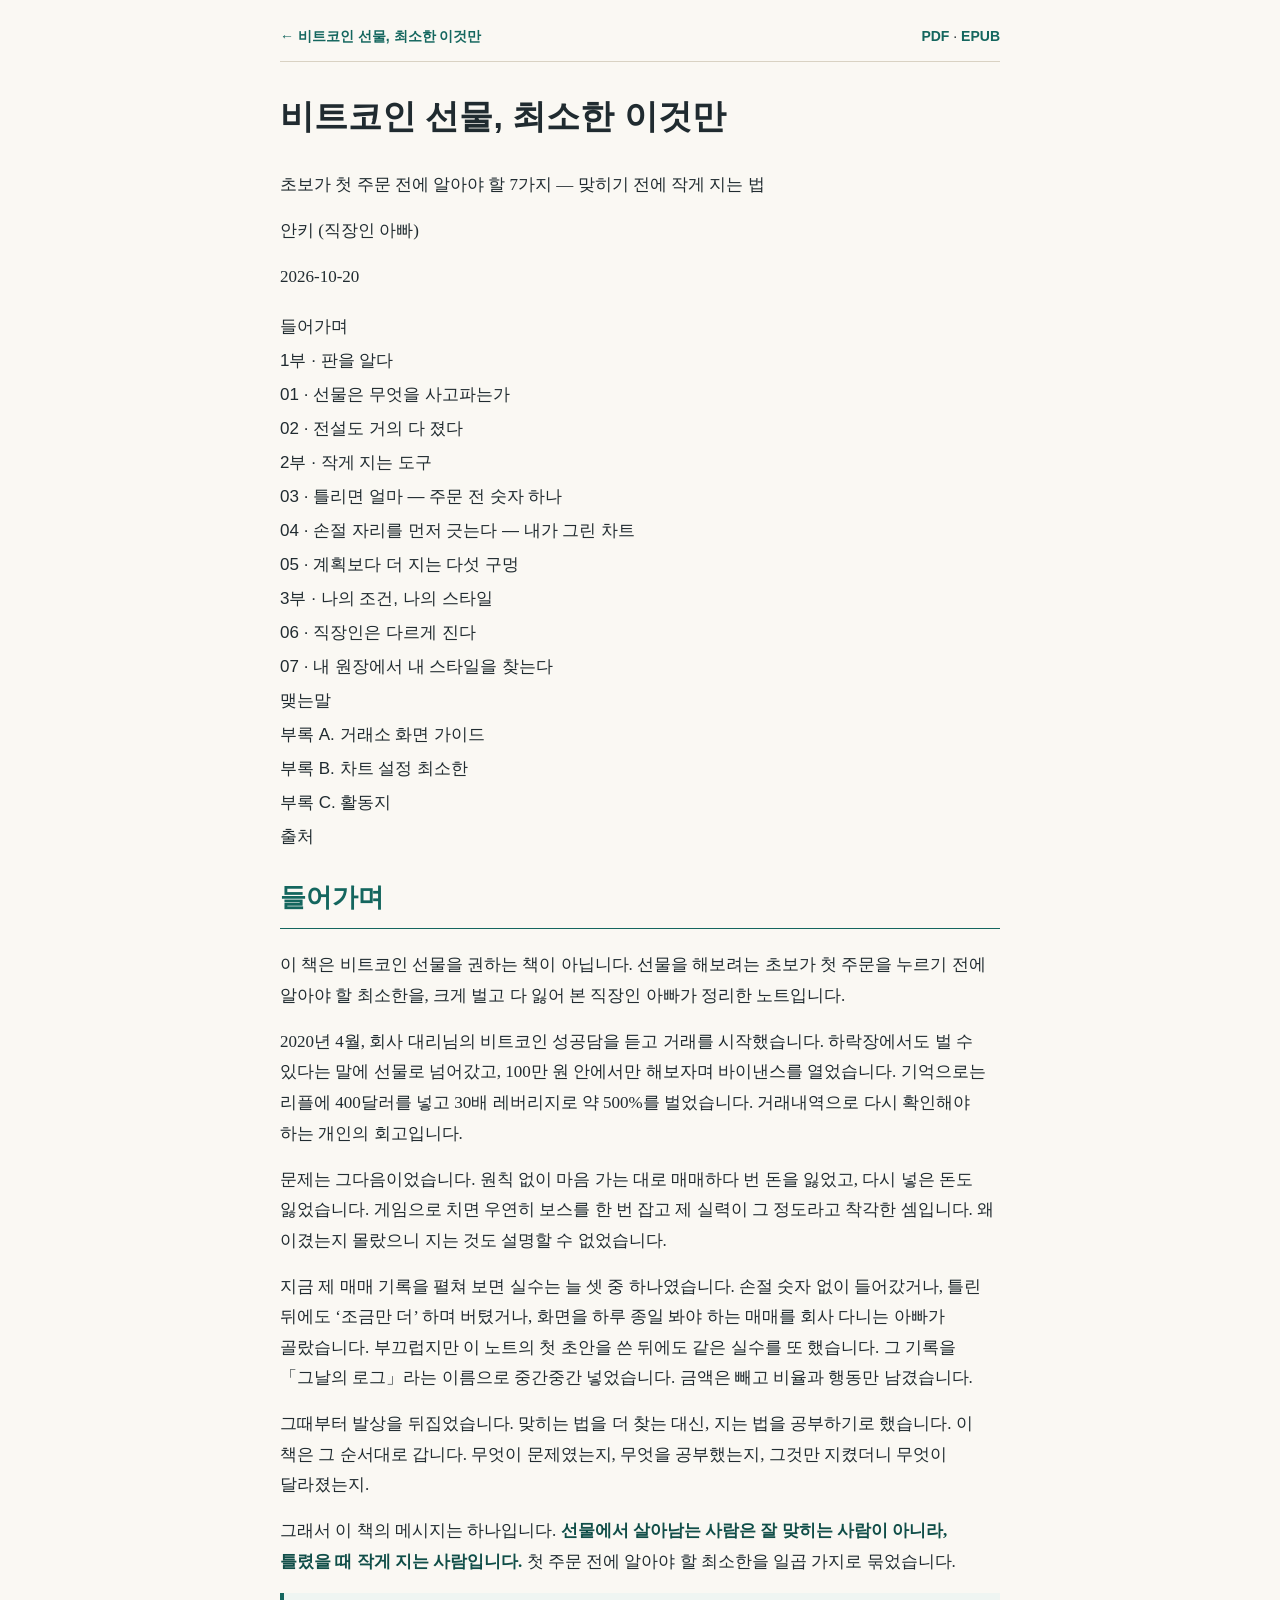
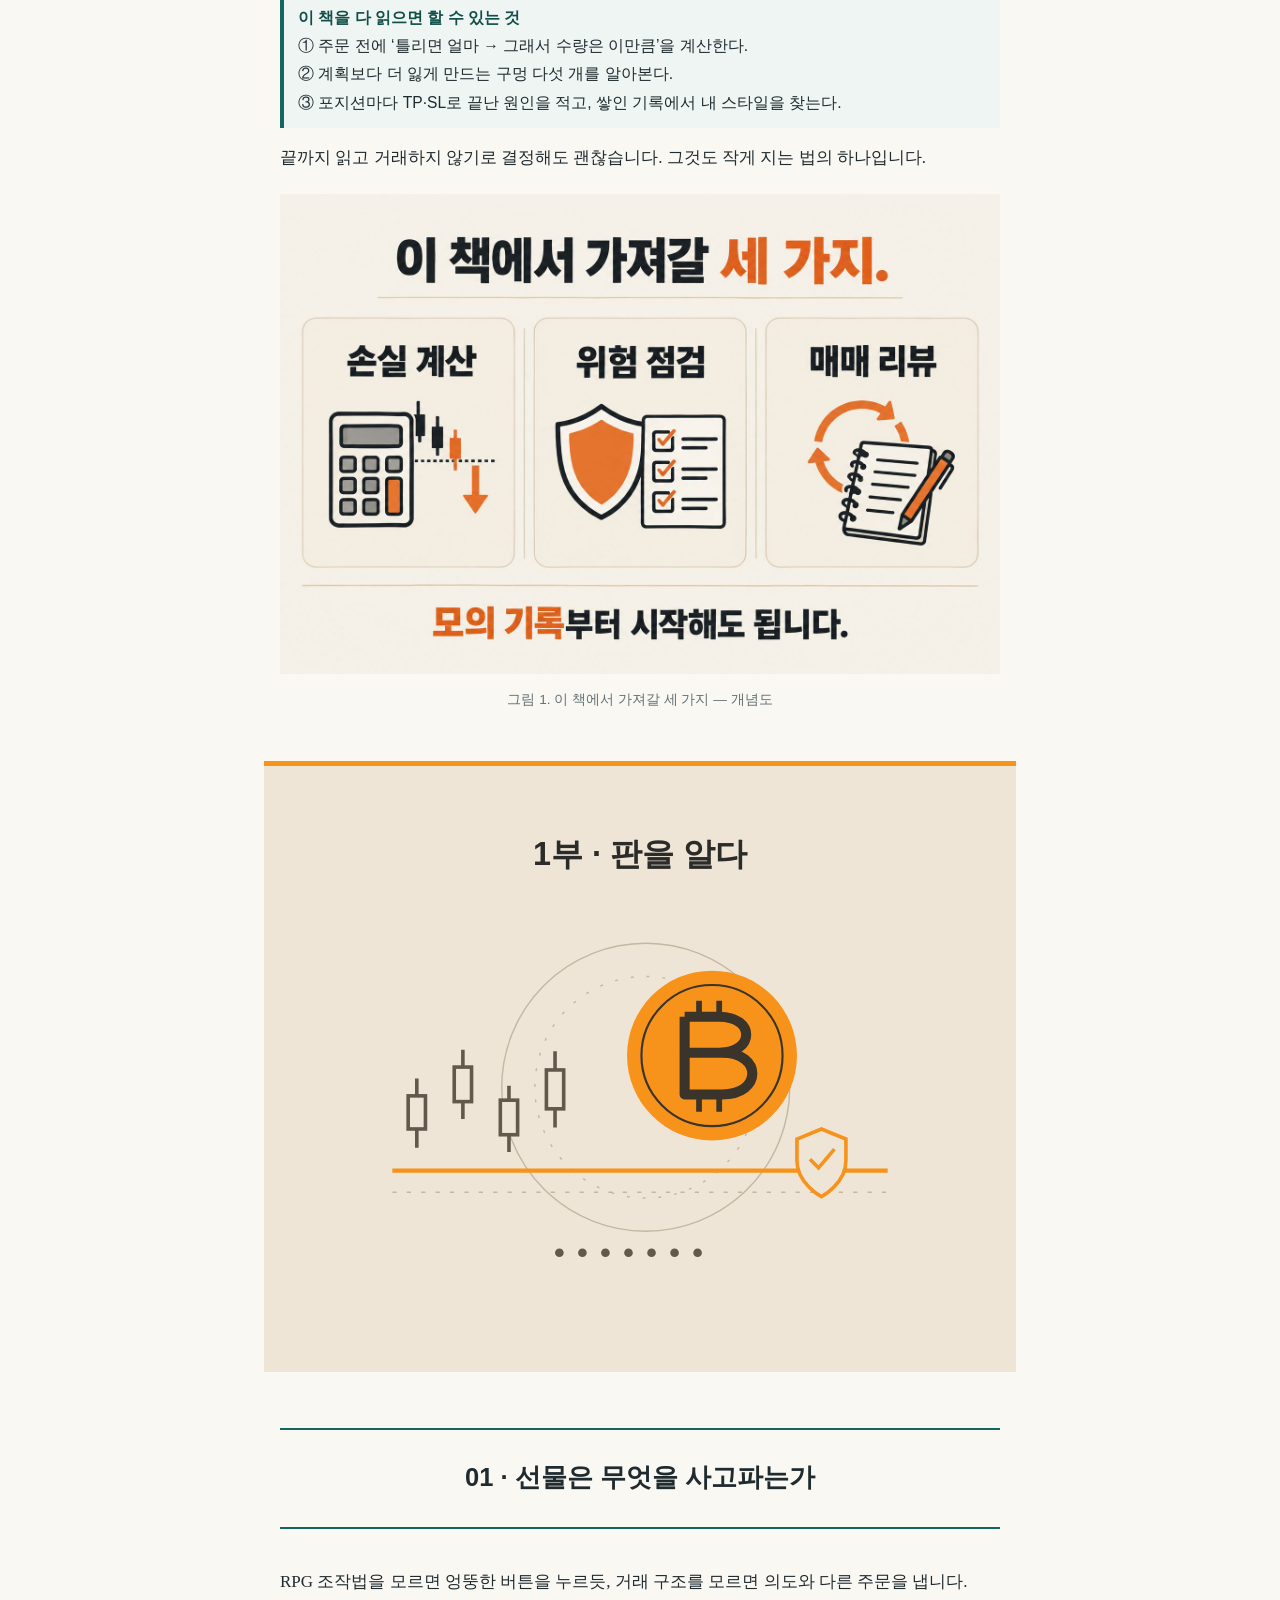
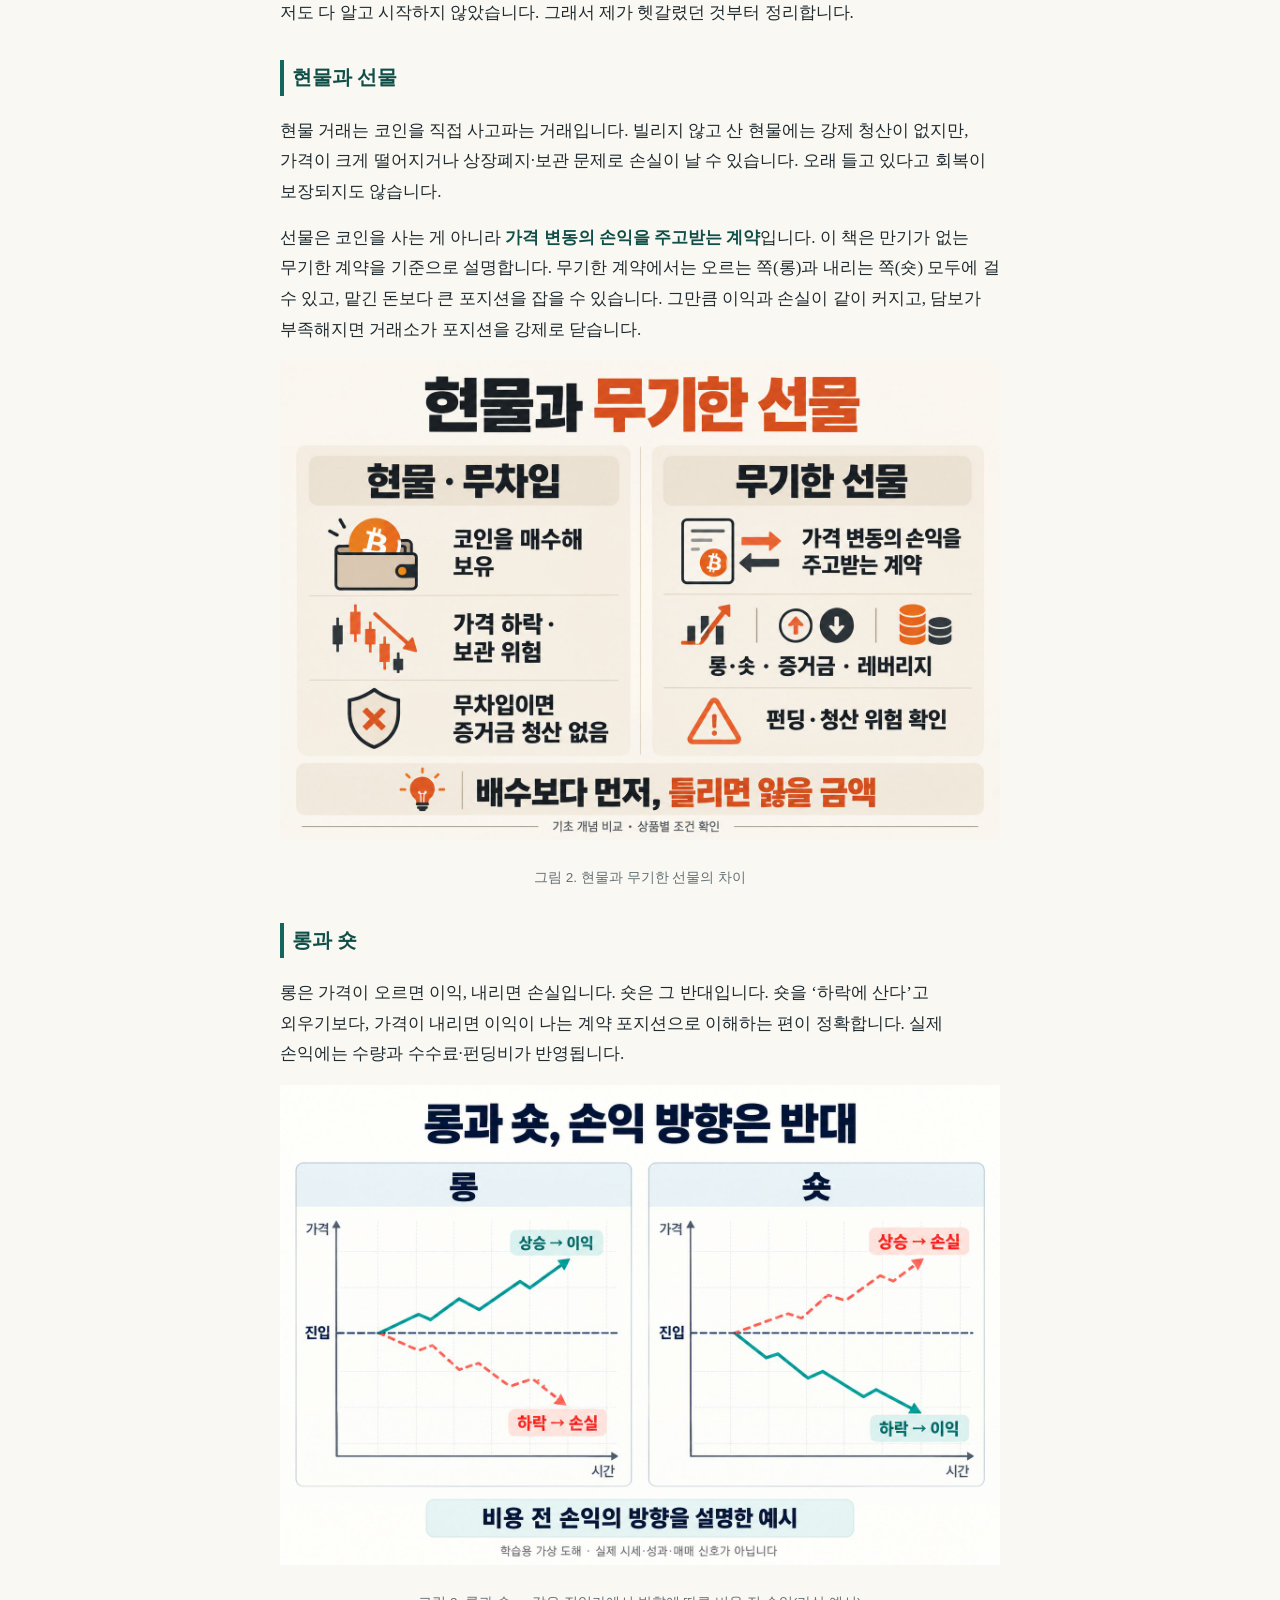
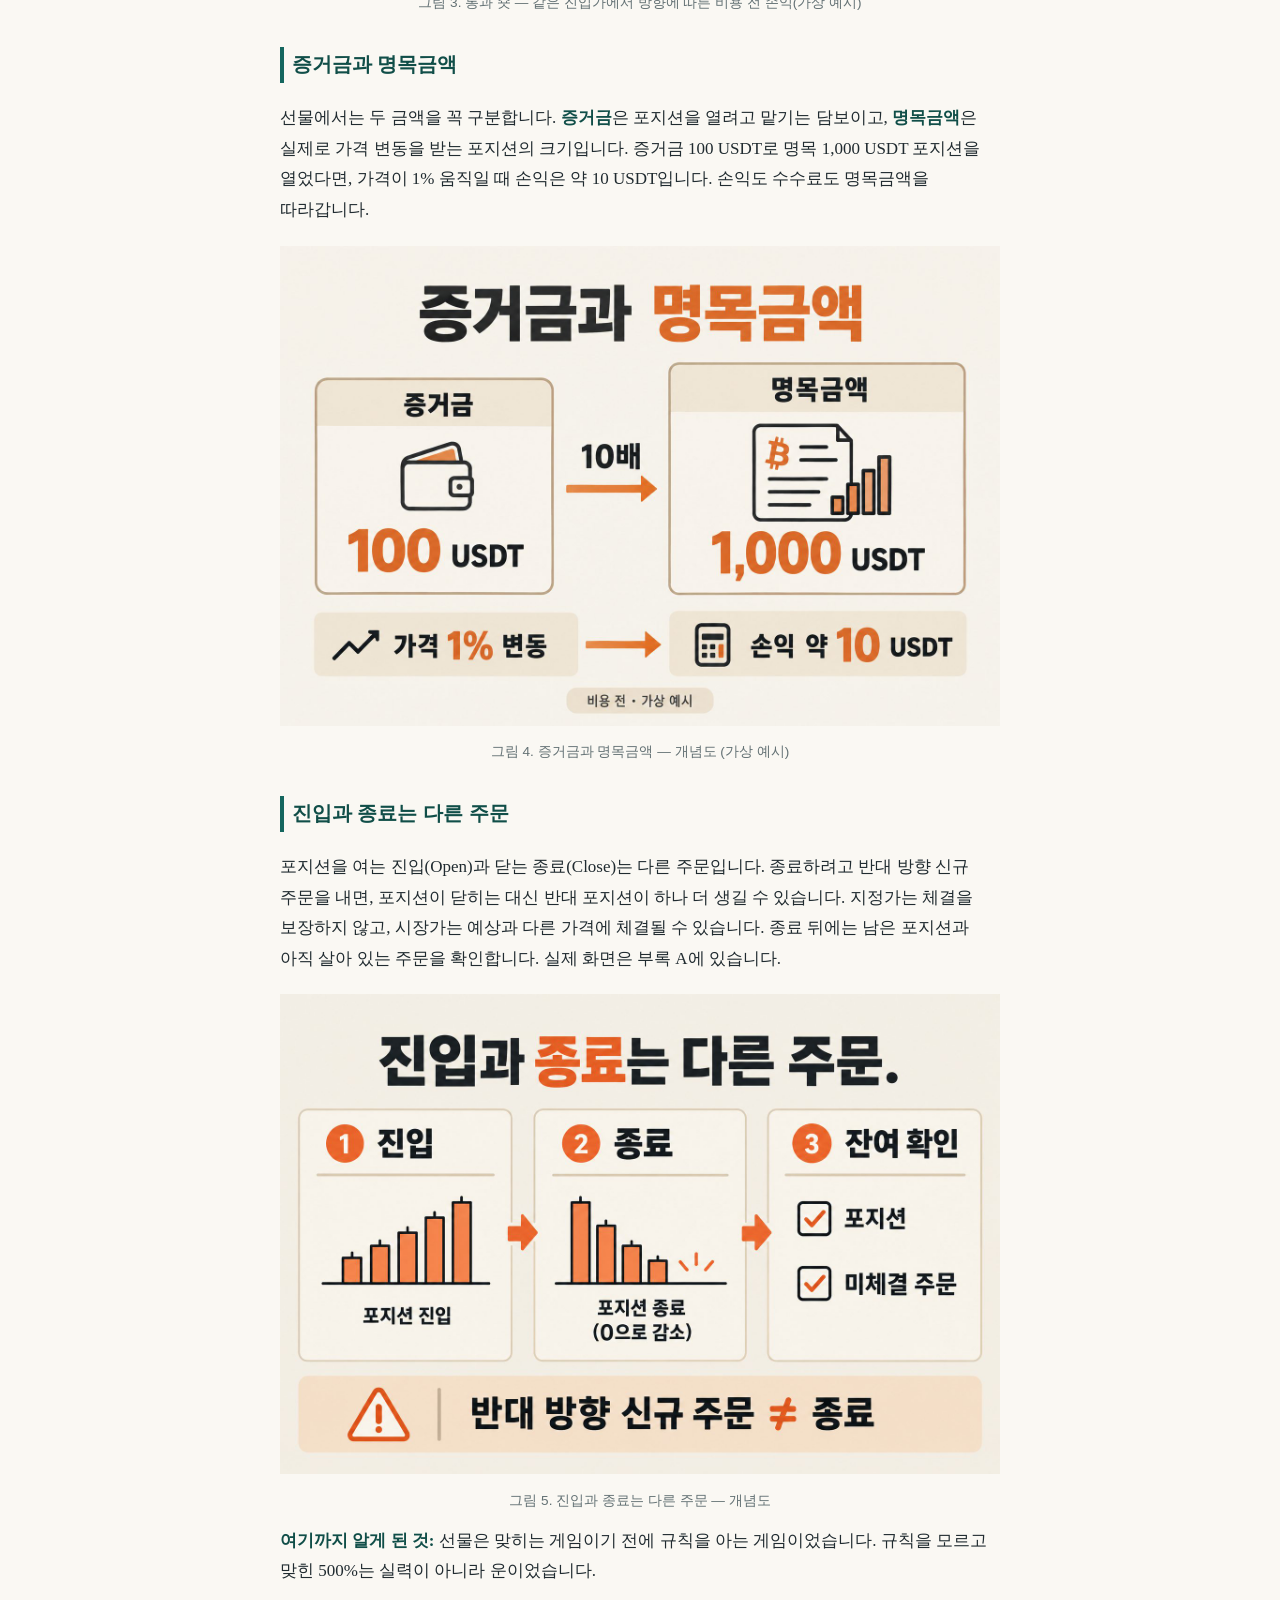
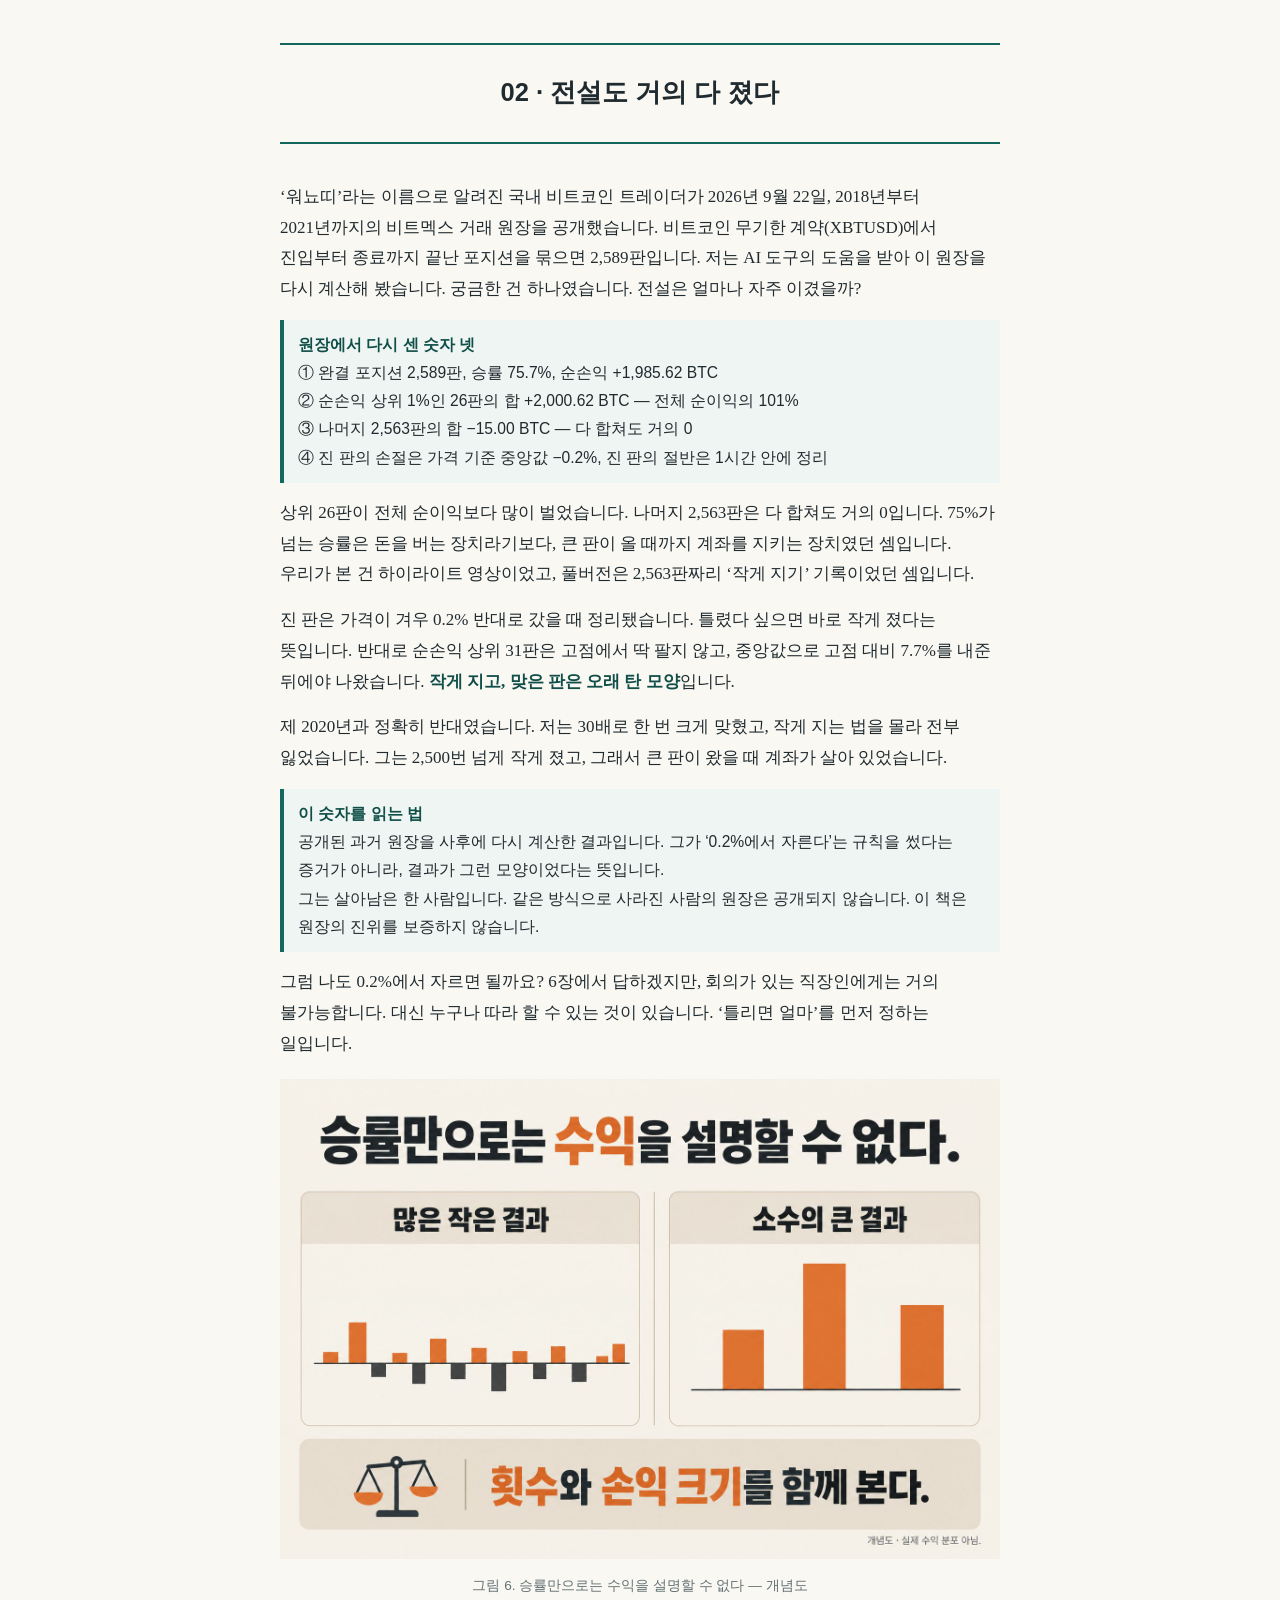
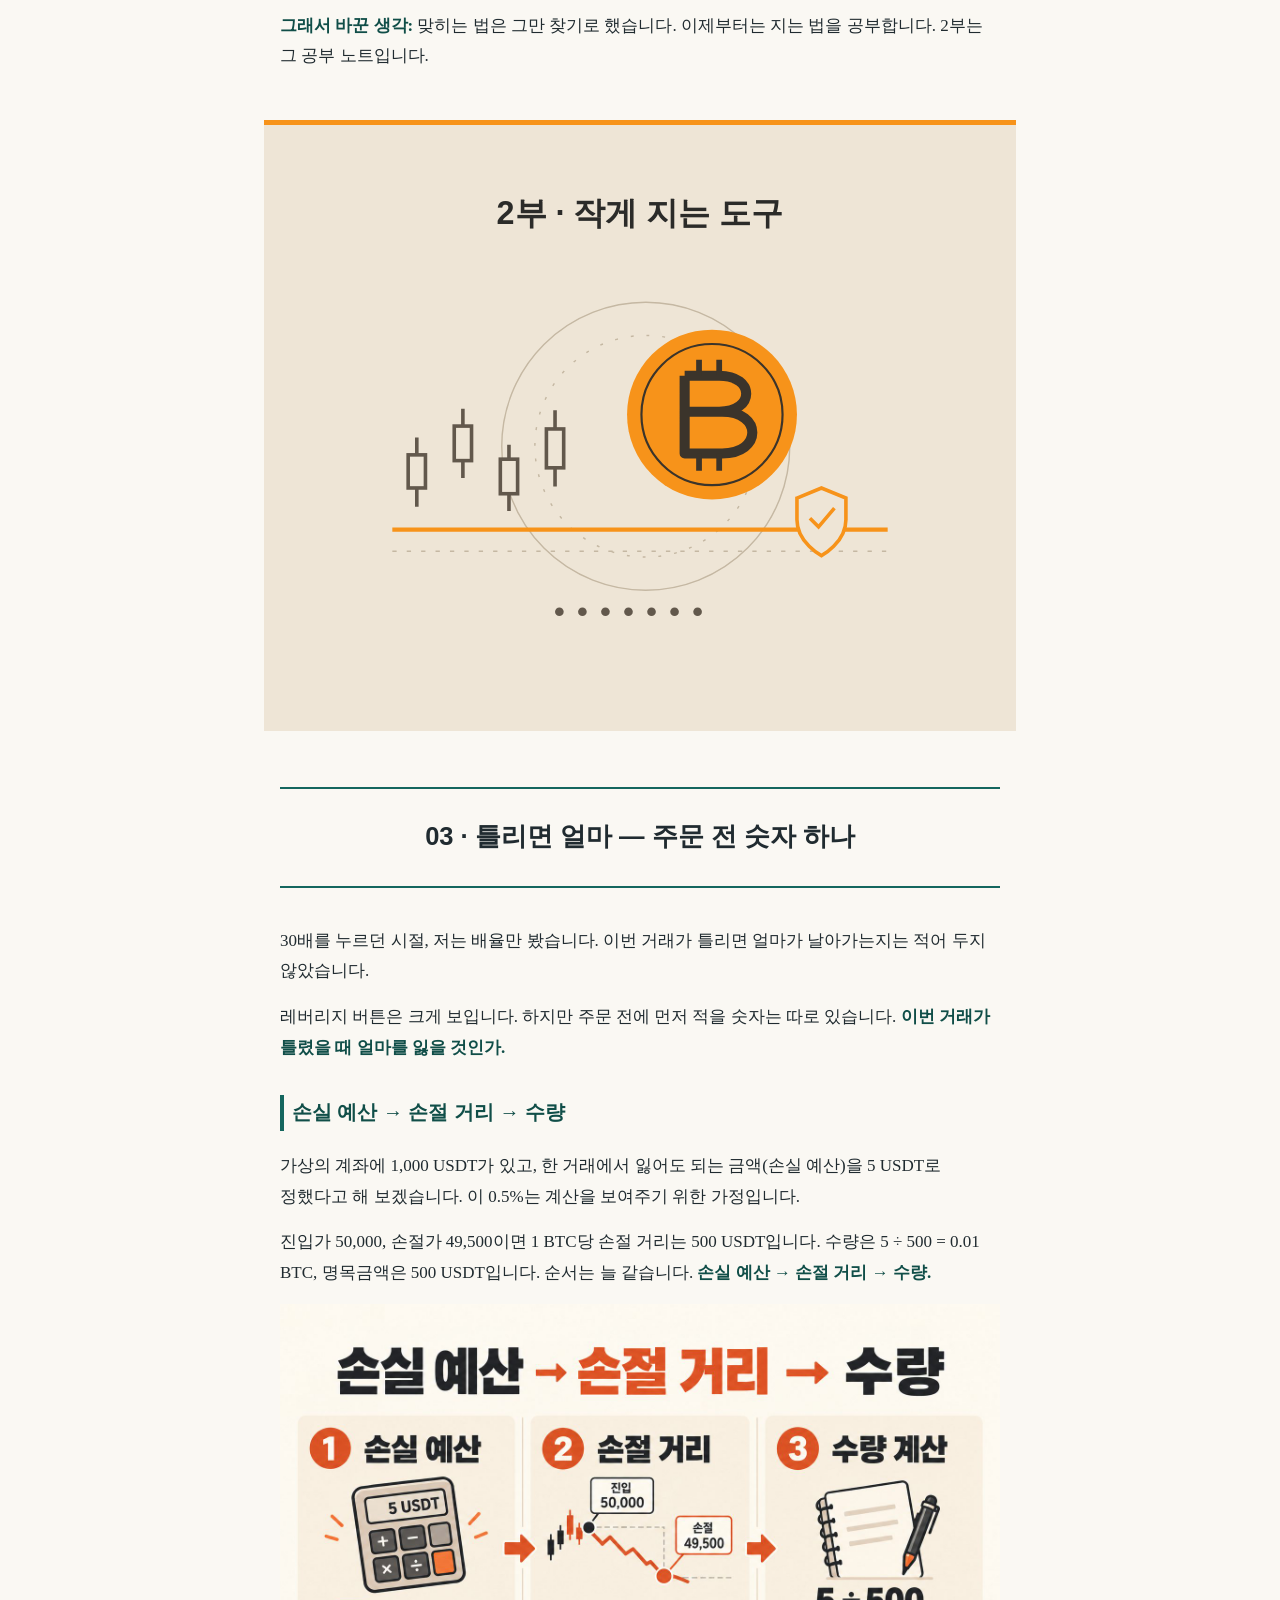
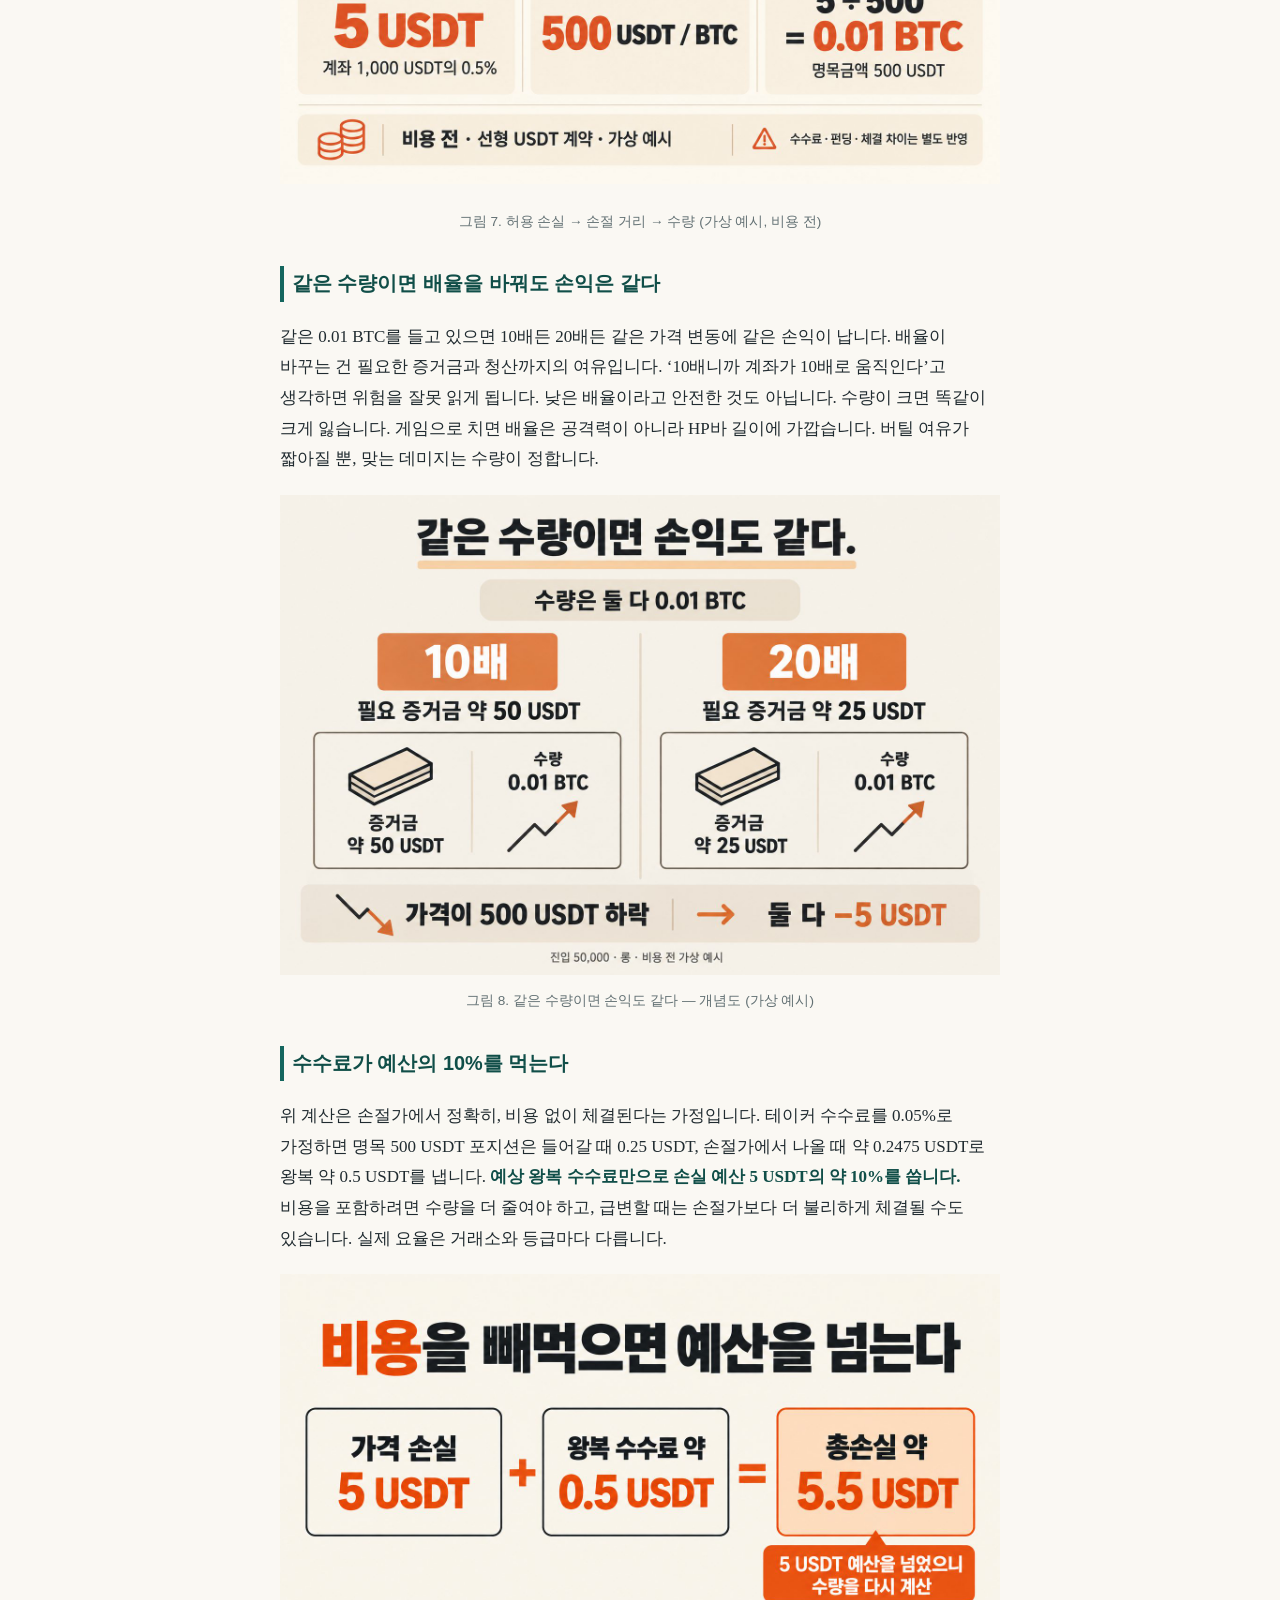
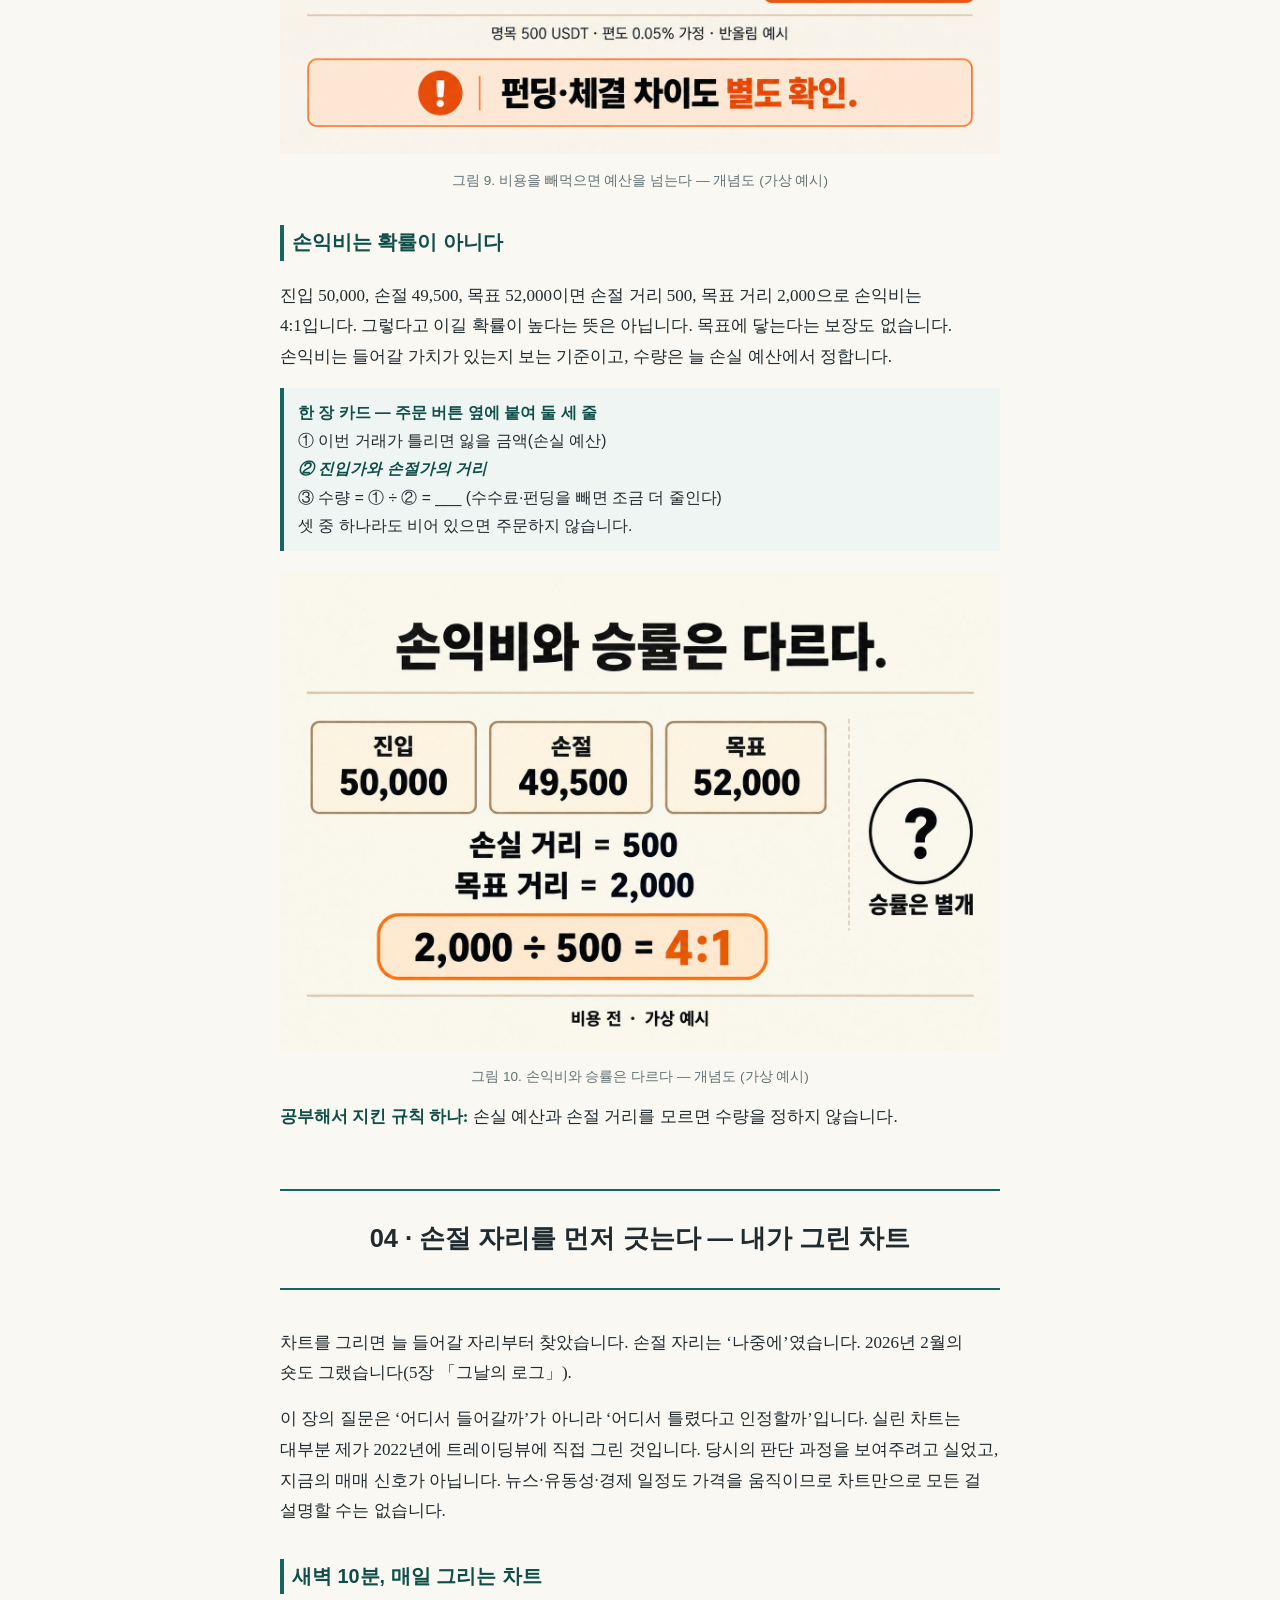
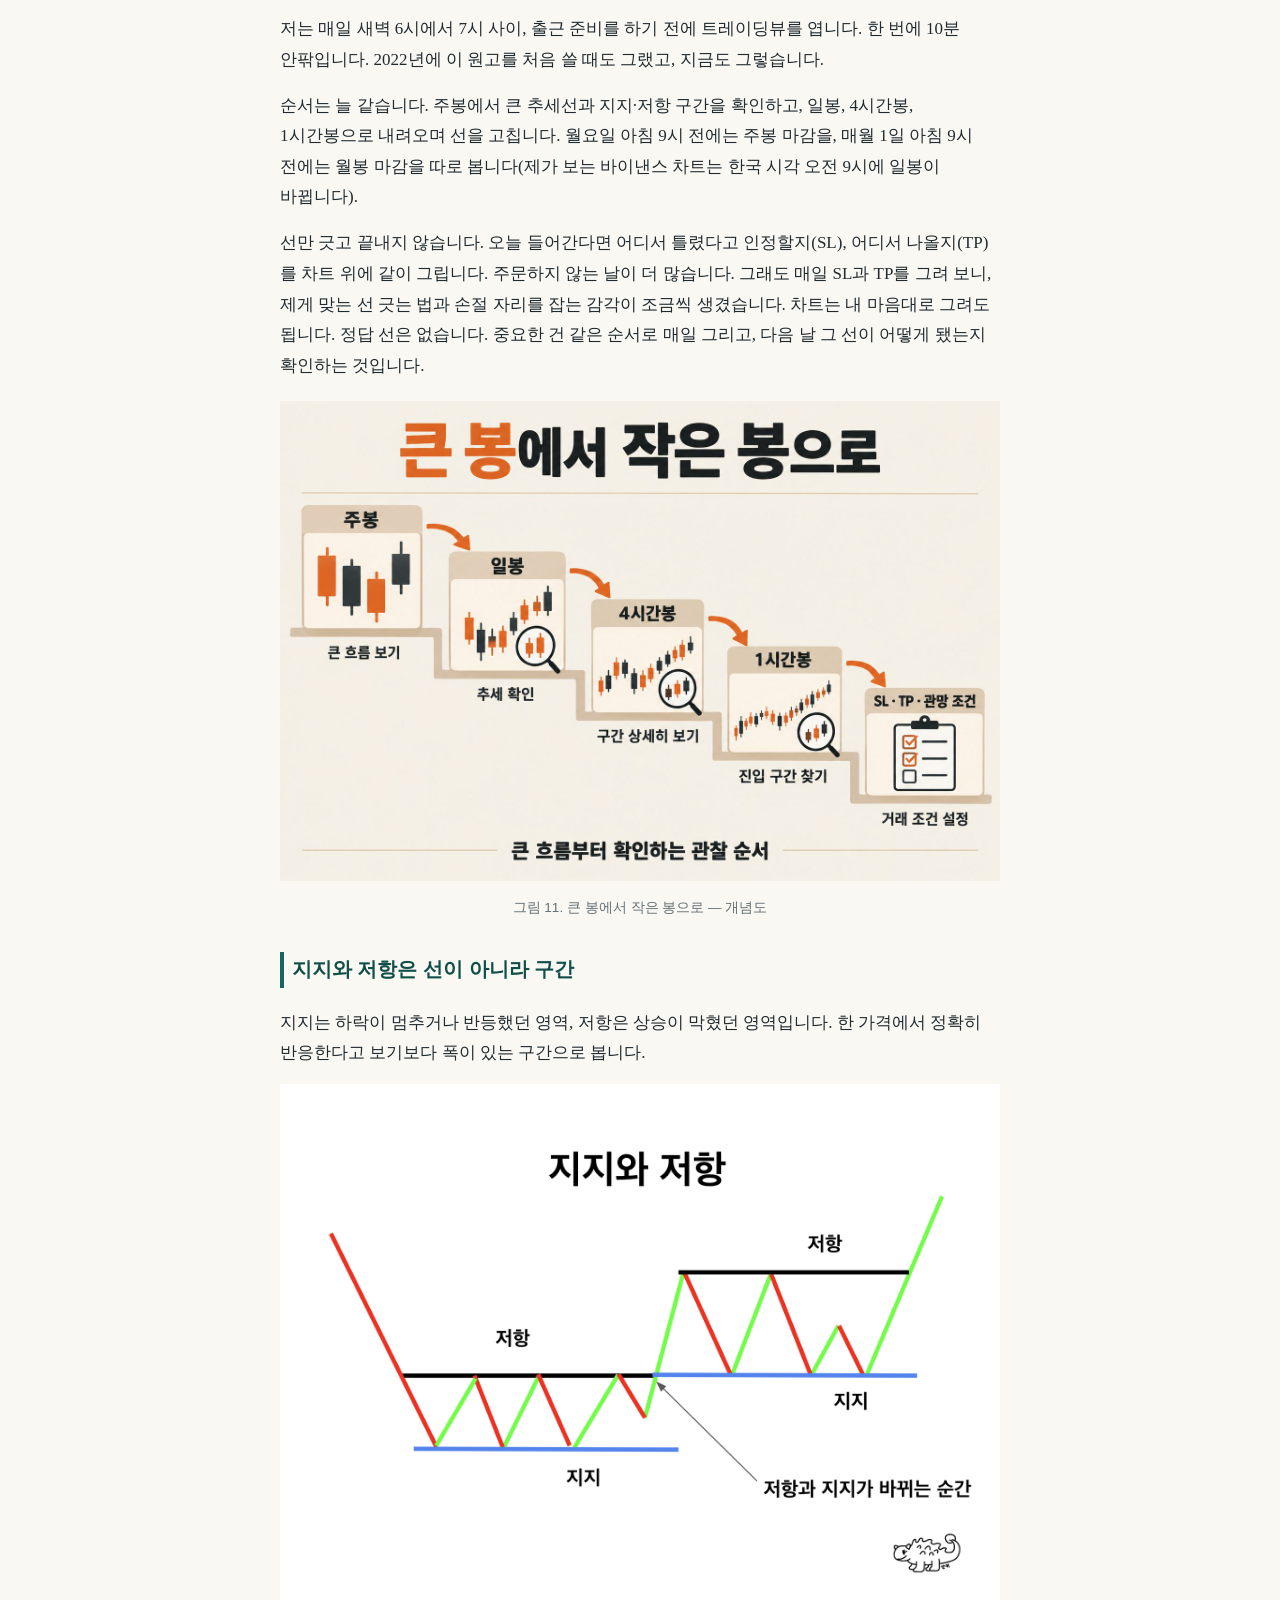
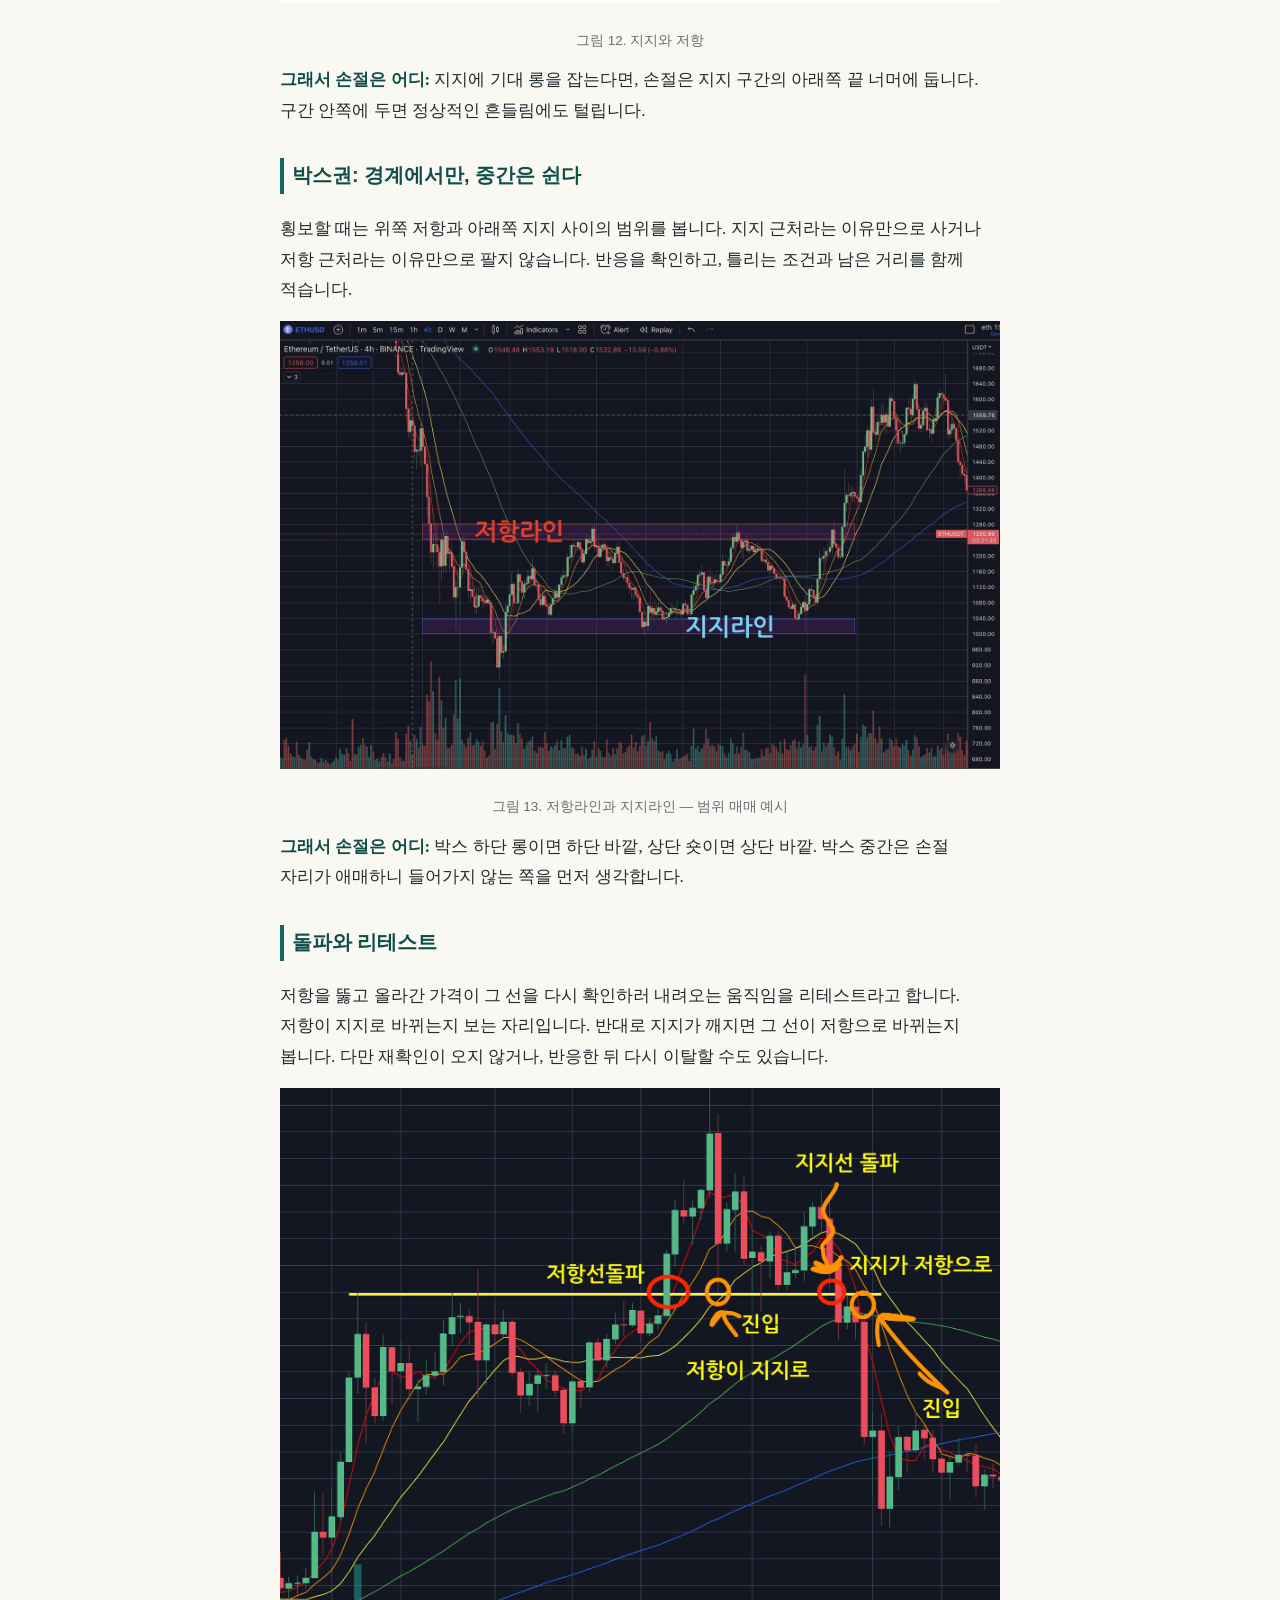
==== read/index.html @ 3c54997f "비트코인 선물, 최소한 이것만 v0.91 공개" ====
<!DOCTYPE html>
<html xmlns="http://www.w3.org/1999/xhtml" lang="ko" xml:lang="ko">
<head>
  <meta charset="utf-8" />
  <meta name="generator" content="pandoc" />
  <meta name="viewport" content="width=device-width, initial-scale=1.0, user-scalable=yes" />
  <meta name="author" content="안키 (직장인 아빠)" />
  <meta name="dcterms.date" content="2026-10-20" />
  <meta name="description" content="비트코인 선물 초보용 v0.91 원고. v0.9 내용은 그대로 두고 문제→발상 전환→공부→지켰더니 흐름의 장 첫·끝 문장, 비유 세 줄, 기록이 쌓인다는 결말을 더한 PDF·EPUB 조판 원본이다." />
  <title>비트코인 선물, 최소한 이것만</title>
  <style>
    /* Default styles provided by pandoc.
    ** See https://pandoc.org/MANUAL.html#variables-for-html for config info.
    */
    span.smallcaps{font-variant: small-caps;}
    div.columns{display: flex; gap: min(4vw, 1.5em);}
    div.column{flex: auto; overflow-x: auto;}
    div.hanging-indent{margin-left: 1.5em; text-indent: -1.5em;}
    /* The extra [class] is a hack that increases specificity enough to
       override a similar rule in reveal.js */
    ul.task-list[class]{list-style: none;}
    ul.task-list li input[type="checkbox"] {
      font-size: inherit;
      width: 0.8em;
      margin: 0 0.8em 0.2em -1.6em;
      vertical-align: middle;
    }
    .display.math{display: block; text-align: center; margin: 0.5rem auto;}
  </style>
  <link rel="stylesheet" href="book.css" />
</head>
<body>
<div class="topbar"><a href="../">← 비트코인 선물, 최소한 이것만</a><span><a href="https://github.com/anki-coin/btc-futures-minimum/releases/latest/download/btc-futures-minimum.pdf">PDF</a> · <a href="https://github.com/anki-coin/btc-futures-minimum/releases/latest/download/btc-futures-minimum.epub">EPUB</a></span></div>
<header id="title-block-header">
<h1 class="title">비트코인 선물, 최소한 이것만</h1>
<p class="subtitle">초보가 첫 주문 전에 알아야 할 7가지 — 맞히기 전에
작게 지는 법</p>
<p class="author">안키 (직장인 아빠)</p>
<p class="date">2026-10-20</p>
</header>
<nav id="TOC" role="doc-toc">
<ul>
<li><a href="#들어가며" id="toc-들어가며">들어가며</a></li>
<li><a href="#부-판을-알다" id="toc-부-판을-알다">1부 · 판을
알다</a></li>
<li><a href="#선물은-무엇을-사고파는가"
id="toc-선물은-무엇을-사고파는가">01 · 선물은 무엇을 사고파는가</a></li>
<li><a href="#전설도-거의-다-졌다" id="toc-전설도-거의-다-졌다">02 ·
전설도 거의 다 졌다</a></li>
<li><a href="#부-작게-지는-도구" id="toc-부-작게-지는-도구">2부 · 작게
지는 도구</a></li>
<li><a href="#틀리면-얼마-주문-전-숫자-하나"
id="toc-틀리면-얼마-주문-전-숫자-하나">03 · 틀리면 얼마 — 주문 전 숫자
하나</a></li>
<li><a href="#손절-자리를-먼저-긋는다-내가-그린-차트"
id="toc-손절-자리를-먼저-긋는다-내가-그린-차트">04 · 손절 자리를 먼저
긋는다 — 내가 그린 차트</a></li>
<li><a href="#계획보다-더-지는-다섯-구멍"
id="toc-계획보다-더-지는-다섯-구멍">05 · 계획보다 더 지는 다섯
구멍</a></li>
<li><a href="#부-나의-조건-나의-스타일"
id="toc-부-나의-조건-나의-스타일">3부 · 나의 조건, 나의 스타일</a></li>
<li><a href="#직장인은-다르게-진다" id="toc-직장인은-다르게-진다">06 ·
직장인은 다르게 진다</a></li>
<li><a href="#내-원장에서-내-스타일을-찾는다"
id="toc-내-원장에서-내-스타일을-찾는다">07 · 내 원장에서 내 스타일을
찾는다</a></li>
<li><a href="#맺는말" id="toc-맺는말">맺는말</a></li>
<li><a href="#부록-a.-거래소-화면-가이드"
id="toc-부록-a.-거래소-화면-가이드">부록 A. 거래소 화면 가이드</a></li>
<li><a href="#부록-b.-차트-설정-최소한"
id="toc-부록-b.-차트-설정-최소한">부록 B. 차트 설정 최소한</a></li>
<li><a href="#부록-c.-활동지" id="toc-부록-c.-활동지">부록 C.
활동지</a></li>
<li><a href="#출처" id="toc-출처">출처</a></li>
</ul>
</nav>
<h2 class="front" id="들어가며">들어가며</h2>
<p>이 책은 비트코인 선물을 권하는 책이 아닙니다. 선물을 해보려는 초보가
첫 주문을 누르기 전에 알아야 할 최소한을, 크게 벌고 다 잃어 본 직장인
아빠가 정리한 노트입니다.</p>
<p>2020년 4월, 회사 대리님의 비트코인 성공담을 듣고 거래를 시작했습니다.
하락장에서도 벌 수 있다는 말에 선물로 넘어갔고, 100만 원 안에서만
해보자며 바이낸스를 열었습니다. 기억으로는 리플에 400달러를 넣고 30배
레버리지로 약 500%를 벌었습니다. 거래내역으로 다시 확인해야 하는 개인의
회고입니다.</p>
<p>문제는 그다음이었습니다. 원칙 없이 마음 가는 대로 매매하다 번 돈을
잃었고, 다시 넣은 돈도 잃었습니다. 게임으로 치면 우연히 보스를 한 번
잡고 제 실력이 그 정도라고 착각한 셈입니다. 왜 이겼는지 몰랐으니 지는
것도 설명할 수 없었습니다.</p>
<p>지금 제 매매 기록을 펼쳐 보면 실수는 늘 셋 중 하나였습니다. 손절 숫자
없이 들어갔거나, 틀린 뒤에도 ‘조금만 더’ 하며 버텼거나, 화면을 하루 종일
봐야 하는 매매를 회사 다니는 아빠가 골랐습니다. 부끄럽지만 이 노트의 첫
초안을 쓴 뒤에도 같은 실수를 또 했습니다. 그 기록을 「그날의 로그」라는
이름으로 중간중간 넣었습니다. 금액은 빼고 비율과 행동만 남겼습니다.</p>
<p>그때부터 발상을 뒤집었습니다. 맞히는 법을 더 찾는 대신, 지는 법을
공부하기로 했습니다. 이 책은 그 순서대로 갑니다. 무엇이 문제였는지,
무엇을 공부했는지, 그것만 지켰더니 무엇이 달라졌는지.</p>
<p>그래서 이 책의 메시지는 하나입니다. <strong>선물에서 살아남는 사람은
잘 맞히는 사람이 아니라, 틀렸을 때 작게 지는 사람입니다.</strong> 첫
주문 전에 알아야 할 최소한을 일곱 가지로 묶었습니다.</p>
<div class="box">
<p><strong>이 책을 다 읽으면 할 수 있는 것</strong><br />
① 주문 전에 ‘틀리면 얼마 → 그래서 수량은 이만큼’을 계산한다.<br />
② 계획보다 더 잃게 만드는 구멍 다섯 개를 알아본다.<br />
③ 포지션마다 TP·SL로 끝난 원인을 적고, 쌓인 기록에서 내 스타일을
찾는다.</p>
</div>
<p>끝까지 읽고 거래하지 않기로 결정해도 괜찮습니다. 그것도 작게 지는
법의 하나입니다.</p>
<div class="illustration">
<figure>
<img src="img/v09-00-overview.jpg" alt="이 책에서 가져갈 세 가지" />
<figcaption aria-hidden="true">이 책에서 가져갈 세 가지</figcaption>
</figure>
<div class="caption">
<p>그림 1. 이 책에서 가져갈 세 가지 — 개념도</p>
</div>
</div>
<section id="부-판을-알다" class="part part-page">
<h1 class="part">1부 · 판을 알다</h1>
<p><img src="part-art.svg" class="part-art" /></p>
</section>
<h2 class="chapter" id="선물은-무엇을-사고파는가">01 · 선물은 무엇을
사고파는가</h2>
<p>RPG 조작법을 모르면 엉뚱한 버튼을 누르듯, 거래 구조를 모르면 의도와
다른 주문을 냅니다. 저도 다 알고 시작하지 않았습니다. 그래서 제가
헷갈렸던 것부터 정리합니다.</p>
<h3 id="현물과-선물">현물과 선물</h3>
<p>현물 거래는 코인을 직접 사고파는 거래입니다. 빌리지 않고 산 현물에는
강제 청산이 없지만, 가격이 크게 떨어지거나 상장폐지·보관 문제로 손실이
날 수 있습니다. 오래 들고 있다고 회복이 보장되지도 않습니다.</p>
<p>선물은 코인을 사는 게 아니라 <strong>가격 변동의 손익을 주고받는
계약</strong>입니다. 이 책은 만기가 없는 무기한 계약을 기준으로
설명합니다. 무기한 계약에서는 오르는 쪽(롱)과 내리는 쪽(숏) 모두에 걸 수
있고, 맡긴 돈보다 큰 포지션을 잡을 수 있습니다. 그만큼 이익과 손실이
같이 커지고, 담보가 부족해지면 거래소가 포지션을 강제로 닫습니다.</p>
<div class="illustration">
<p><img src="img/v09-figure02-spot-perpetual.jpg" /></p>
<div class="caption">
<p>그림 2. 현물과 무기한 선물의 차이</p>
</div>
</div>
<h3 id="롱과-숏">롱과 숏</h3>
<p>롱은 가격이 오르면 이익, 내리면 손실입니다. 숏은 그 반대입니다. 숏을
‘하락에 산다’고 외우기보다, 가격이 내리면 이익이 나는 계약 포지션으로
이해하는 편이 정확합니다. 실제 손익에는 수량과 수수료·펀딩비가
반영됩니다.</p>
<div class="illustration">
<p><img src="img/li48fyw1o0q9.jpg" /></p>
<div class="caption">
<p>그림 3. 롱과 숏 — 같은 진입가에서 방향에 따른 비용 전 손익(가상
예시)</p>
</div>
</div>
<h3 id="증거금과-명목금액">증거금과 명목금액</h3>
<p>선물에서는 두 금액을 꼭 구분합니다. <strong>증거금</strong>은
포지션을 열려고 맡기는 담보이고, <strong>명목금액</strong>은 실제로 가격
변동을 받는 포지션의 크기입니다. 증거금 100 USDT로 명목 1,000 USDT
포지션을 열었다면, 가격이 1% 움직일 때 손익은 약 10 USDT입니다. 손익도
수수료도 명목금액을 따라갑니다.</p>
<div class="illustration">
<figure>
<img src="img/v09-01-margin.jpg" alt="증거금과 명목금액" />
<figcaption aria-hidden="true">증거금과 명목금액</figcaption>
</figure>
<div class="caption">
<p>그림 4. 증거금과 명목금액 — 개념도 (가상 예시)</p>
</div>
</div>
<h3 id="진입과-종료는-다른-주문">진입과 종료는 다른 주문</h3>
<p>포지션을 여는 진입(Open)과 닫는 종료(Close)는 다른 주문입니다.
종료하려고 반대 방향 신규 주문을 내면, 포지션이 닫히는 대신 반대
포지션이 하나 더 생길 수 있습니다. 지정가는 체결을 보장하지 않고,
시장가는 예상과 다른 가격에 체결될 수 있습니다. 종료 뒤에는 남은
포지션과 아직 살아 있는 주문을 확인합니다. 실제 화면은 부록 A에
있습니다.</p>
<div class="illustration">
<figure>
<img src="img/v09-02-orders.jpg" alt="진입과 종료는 다른 주문" />
<figcaption aria-hidden="true">진입과 종료는 다른 주문</figcaption>
</figure>
<div class="caption">
<p>그림 5. 진입과 종료는 다른 주문 — 개념도</p>
</div>
</div>
<p><strong>여기까지 알게 된 것:</strong> 선물은 맞히는 게임이기 전에
규칙을 아는 게임이었습니다. 규칙을 모르고 맞힌 500%는 실력이 아니라
운이었습니다.</p>
<h2 class="chapter" id="전설도-거의-다-졌다">02 · 전설도 거의 다
졌다</h2>
<p>‘워뇨띠’라는 이름으로 알려진 국내 비트코인 트레이더가 2026년 9월
22일, 2018년부터 2021년까지의 비트멕스 거래 원장을 공개했습니다.
비트코인 무기한 계약(XBTUSD)에서 진입부터 종료까지 끝난 포지션을 묶으면
2,589판입니다. 저는 AI 도구의 도움을 받아 이 원장을 다시 계산해
봤습니다. 궁금한 건 하나였습니다. 전설은 얼마나 자주 이겼을까?</p>
<div class="box">
<p><strong>원장에서 다시 센 숫자 넷</strong><br />
① 완결 포지션 2,589판, 승률 75.7%, 순손익 +1,985.62 BTC<br />
② 순손익 상위 1%인 26판의 합 +2,000.62 BTC — 전체 순이익의 101%<br />
③ 나머지 2,563판의 합 −15.00 BTC — 다 합쳐도 거의 0<br />
④ 진 판의 손절은 가격 기준 중앙값 −0.2%, 진 판의 절반은 1시간 안에
정리</p>
</div>
<p>상위 26판이 전체 순이익보다 많이 벌었습니다. 나머지 2,563판은 다
합쳐도 거의 0입니다. 75%가 넘는 승률은 돈을 버는 장치라기보다, 큰 판이
올 때까지 계좌를 지키는 장치였던 셈입니다. 우리가 본 건 하이라이트
영상이었고, 풀버전은 2,563판짜리 ‘작게 지기’ 기록이었던 셈입니다.</p>
<p>진 판은 가격이 겨우 0.2% 반대로 갔을 때 정리됐습니다. 틀렸다 싶으면
바로 작게 졌다는 뜻입니다. 반대로 순손익 상위 31판은 고점에서 딱 팔지
않고, 중앙값으로 고점 대비 7.7%를 내준 뒤에야 나왔습니다. <strong>작게
지고, 맞은 판은 오래 탄 모양</strong>입니다.</p>
<p>제 2020년과 정확히 반대였습니다. 저는 30배로 한 번 크게 맞혔고, 작게
지는 법을 몰라 전부 잃었습니다. 그는 2,500번 넘게 작게 졌고, 그래서 큰
판이 왔을 때 계좌가 살아 있었습니다.</p>
<div class="box">
<p><strong>이 숫자를 읽는 법</strong><br />
공개된 과거 원장을 사후에 다시 계산한 결과입니다. 그가 ‘0.2%에서
자른다’는 규칙을 썼다는 증거가 아니라, 결과가 그런 모양이었다는
뜻입니다.<br />
그는 살아남은 한 사람입니다. 같은 방식으로 사라진 사람의 원장은 공개되지
않습니다. 이 책은 원장의 진위를 보증하지 않습니다.</p>
</div>
<p>그럼 나도 0.2%에서 자르면 될까요? 6장에서 답하겠지만, 회의가 있는
직장인에게는 거의 불가능합니다. 대신 누구나 따라 할 수 있는 것이
있습니다. ‘틀리면 얼마’를 먼저 정하는 일입니다.</p>
<div class="illustration">
<figure>
<img src="img/v09-03-concentration.jpg"
alt="승률만으로는 수익을 설명할 수 없다" />
<figcaption aria-hidden="true">승률만으로는 수익을 설명할 수
없다</figcaption>
</figure>
<div class="caption">
<p>그림 6. 승률만으로는 수익을 설명할 수 없다 — 개념도</p>
</div>
</div>
<p><strong>그래서 바꾼 생각:</strong> 맞히는 법은 그만 찾기로 했습니다.
이제부터는 지는 법을 공부합니다. 2부는 그 공부 노트입니다.</p>
<section id="부-작게-지는-도구" class="part part-page">
<h1 class="part">2부 · 작게 지는 도구</h1>
<p><img src="part-art.svg" class="part-art" /></p>
</section>
<h2 class="chapter" id="틀리면-얼마-주문-전-숫자-하나">03 · 틀리면 얼마
— 주문 전 숫자 하나</h2>
<p>30배를 누르던 시절, 저는 배율만 봤습니다. 이번 거래가 틀리면 얼마가
날아가는지는 적어 두지 않았습니다.</p>
<p>레버리지 버튼은 크게 보입니다. 하지만 주문 전에 먼저 적을 숫자는 따로
있습니다. <strong>이번 거래가 틀렸을 때 얼마를 잃을 것인가.</strong></p>
<h3 id="손실-예산-손절-거리-수량">손실 예산 → 손절 거리 → 수량</h3>
<p>가상의 계좌에 1,000 USDT가 있고, 한 거래에서 잃어도 되는 금액(손실
예산)을 5 USDT로 정했다고 해 보겠습니다. 이 0.5%는 계산을 보여주기 위한
가정입니다.</p>
<p>진입가 50,000, 손절가 49,500이면 1 BTC당 손절 거리는 500 USDT입니다.
수량은 5 ÷ 500 = 0.01 BTC, 명목금액은 500 USDT입니다. 순서는 늘
같습니다. <strong>손실 예산 → 손절 거리 → 수량.</strong></p>
<div class="illustration">
<p><img src="img/v09-figure07-risk-size.jpg" /></p>
<div class="caption">
<p>그림 7. 허용 손실 → 손절 거리 → 수량 (가상 예시, 비용 전)</p>
</div>
</div>
<h3 id="같은-수량이면-배율을-바꿔도-손익은-같다">같은 수량이면 배율을
바꿔도 손익은 같다</h3>
<p>같은 0.01 BTC를 들고 있으면 10배든 20배든 같은 가격 변동에 같은
손익이 납니다. 배율이 바꾸는 건 필요한 증거금과 청산까지의 여유입니다.
‘10배니까 계좌가 10배로 움직인다’고 생각하면 위험을 잘못 읽게 됩니다.
낮은 배율이라고 안전한 것도 아닙니다. 수량이 크면 똑같이 크게 잃습니다.
게임으로 치면 배율은 공격력이 아니라 HP바 길이에 가깝습니다. 버틸 여유가
짧아질 뿐, 맞는 데미지는 수량이 정합니다.</p>
<div class="illustration">
<figure>
<img src="img/v09-04-leverage.jpg" alt="같은 수량이면 손익도 같다" />
<figcaption aria-hidden="true">같은 수량이면 손익도 같다</figcaption>
</figure>
<div class="caption">
<p>그림 8. 같은 수량이면 손익도 같다 — 개념도 (가상 예시)</p>
</div>
</div>
<h3 id="수수료가-예산의-10를-먹는다">수수료가 예산의 10%를 먹는다</h3>
<p>위 계산은 손절가에서 정확히, 비용 없이 체결된다는 가정입니다. 테이커
수수료를 0.05%로 가정하면 명목 500 USDT 포지션은 들어갈 때 0.25 USDT,
손절가에서 나올 때 약 0.2475 USDT로 왕복 약 0.5 USDT를 냅니다.
<strong>예상 왕복 수수료만으로 손실 예산 5 USDT의 약 10%를
씁니다.</strong> 비용을 포함하려면 수량을 더 줄여야 하고, 급변할 때는
손절가보다 더 불리하게 체결될 수도 있습니다. 실제 요율은 거래소와
등급마다 다릅니다.</p>
<div class="illustration">
<figure>
<img src="img/v09-05-fees.jpg" alt="비용을 빼먹으면 예산을 넘는다" />
<figcaption aria-hidden="true">비용을 빼먹으면 예산을
넘는다</figcaption>
</figure>
<div class="caption">
<p>그림 9. 비용을 빼먹으면 예산을 넘는다 — 개념도 (가상 예시)</p>
</div>
</div>
<h3 id="손익비는-확률이-아니다">손익비는 확률이 아니다</h3>
<p>진입 50,000, 손절 49,500, 목표 52,000이면 손절 거리 500, 목표 거리
2,000으로 손익비는 4:1입니다. 그렇다고 이길 확률이 높다는 뜻은 아닙니다.
목표에 닿는다는 보장도 없습니다. 손익비는 들어갈 가치가 있는지 보는
기준이고, 수량은 늘 손실 예산에서 정합니다.</p>
<div class="box">
<p><strong>한 장 카드 — 주문 버튼 옆에 붙여 둘 세 줄</strong><br />
① 이번 거래가 틀리면 잃을 금액(손실 예산) <strong><em><br />
② 진입가와 손절가의 거리 </em></strong><br />
③ 수량 = ① ÷ ② = ___ (수수료·펀딩을 빼면 조금 더 줄인다)<br />
셋 중 하나라도 비어 있으면 주문하지 않습니다.</p>
</div>
<div class="illustration">
<figure>
<img src="img/v09-06-rr.jpg" alt="손익비와 승률은 다르다" />
<figcaption aria-hidden="true">손익비와 승률은 다르다</figcaption>
</figure>
<div class="caption">
<p>그림 10. 손익비와 승률은 다르다 — 개념도 (가상 예시)</p>
</div>
</div>
<p><strong>공부해서 지킨 규칙 하나:</strong> 손실 예산과 손절 거리를
모르면 수량을 정하지 않습니다.</p>
<h2 class="chapter" id="손절-자리를-먼저-긋는다-내가-그린-차트">04 ·
손절 자리를 먼저 긋는다 — 내가 그린 차트</h2>
<p>차트를 그리면 늘 들어갈 자리부터 찾았습니다. 손절 자리는
‘나중에’였습니다. 2026년 2월의 숏도 그랬습니다(5장 「그날의 로그」).</p>
<p>이 장의 질문은 ‘어디서 들어갈까’가 아니라 ‘어디서 틀렸다고
인정할까’입니다. 실린 차트는 대부분 제가 2022년에 트레이딩뷰에 직접 그린
것입니다. 당시의 판단 과정을 보여주려고 실었고, 지금의 매매 신호가
아닙니다. 뉴스·유동성·경제 일정도 가격을 움직이므로 차트만으로 모든 걸
설명할 수는 없습니다.</p>
<h3 id="새벽-10분-매일-그리는-차트">새벽 10분, 매일 그리는 차트</h3>
<p>저는 매일 새벽 6시에서 7시 사이, 출근 준비를 하기 전에 트레이딩뷰를
엽니다. 한 번에 10분 안팎입니다. 2022년에 이 원고를 처음 쓸 때도 그랬고,
지금도 그렇습니다.</p>
<p>순서는 늘 같습니다. 주봉에서 큰 추세선과 지지·저항 구간을 확인하고,
일봉, 4시간봉, 1시간봉으로 내려오며 선을 고칩니다. 월요일 아침 9시
전에는 주봉 마감을, 매월 1일 아침 9시 전에는 월봉 마감을 따로
봅니다(제가 보는 바이낸스 차트는 한국 시각 오전 9시에 일봉이
바뀝니다).</p>
<p>선만 긋고 끝내지 않습니다. 오늘 들어간다면 어디서 틀렸다고
인정할지(SL), 어디서 나올지(TP)를 차트 위에 같이 그립니다. 주문하지 않는
날이 더 많습니다. 그래도 매일 SL과 TP를 그려 보니, 제게 맞는 선 긋는
법과 손절 자리를 잡는 감각이 조금씩 생겼습니다. 차트는 내 마음대로
그려도 됩니다. 정답 선은 없습니다. 중요한 건 같은 순서로 매일 그리고,
다음 날 그 선이 어떻게 됐는지 확인하는 것입니다.</p>
<div class="illustration">
<figure>
<img src="img/v09-07-topdown.jpg" alt="큰 봉에서 작은 봉으로" />
<figcaption aria-hidden="true">큰 봉에서 작은 봉으로</figcaption>
</figure>
<div class="caption">
<p>그림 11. 큰 봉에서 작은 봉으로 — 개념도</p>
</div>
</div>
<h3 id="지지와-저항은-선이-아니라-구간">지지와 저항은 선이 아니라
구간</h3>
<p>지지는 하락이 멈추거나 반등했던 영역, 저항은 상승이 막혔던
영역입니다. 한 가격에서 정확히 반응한다고 보기보다 폭이 있는 구간으로
봅니다.</p>
<div class="illustration">
<p><img src="img/cus67dnsfpsn.png" /></p>
<div class="caption">
<p>그림 12. 지지와 저항</p>
</div>
</div>
<p><strong>그래서 손절은 어디:</strong> 지지에 기대 롱을 잡는다면,
손절은 지지 구간의 아래쪽 끝 너머에 둡니다. 구간 안쪽에 두면 정상적인
흔들림에도 털립니다.</p>
<h3 id="박스권-경계에서만-중간은-쉰다">박스권: 경계에서만, 중간은
쉰다</h3>
<p>횡보할 때는 위쪽 저항과 아래쪽 지지 사이의 범위를 봅니다. 지지
근처라는 이유만으로 사거나 저항 근처라는 이유만으로 팔지 않습니다.
반응을 확인하고, 틀리는 조건과 남은 거리를 함께 적습니다.</p>
<div class="illustration">
<p><img src="img/eo3tj6xpf8vs.jpg" /></p>
<div class="caption">
<p>그림 13. 저항라인과 지지라인 — 범위 매매 예시</p>
</div>
</div>
<p><strong>그래서 손절은 어디:</strong> 박스 하단 롱이면 하단 바깥, 상단
숏이면 상단 바깥. 박스 중간은 손절 자리가 애매하니 들어가지 않는 쪽을
먼저 생각합니다.</p>
<h3 id="돌파와-리테스트">돌파와 리테스트</h3>
<p>저항을 뚫고 올라간 가격이 그 선을 다시 확인하러 내려오는 움직임을
리테스트라고 합니다. 저항이 지지로 바뀌는지 보는 자리입니다. 반대로
지지가 깨지면 그 선이 저항으로 바뀌는지 봅니다. 다만 재확인이 오지
않거나, 반응한 뒤 다시 이탈할 수도 있습니다.</p>
<div class="illustration">
<p><img src="img/orig_breakout_retest.png" /></p>
<div class="caption">
<p>그림 14. 돌파 후 리테스트</p>
</div>
</div>
<p><strong>그래서 손절은 어디:</strong> 돌파한 선 위에서 리테스트를 보고
롱을 잡았다면, 그 선 아래로 다시 확실히 마감할 때가 ‘틀렸다’입니다.</p>
<h3 id="실제-차트-1-중장기-이더리움-주봉2022년">실제 차트 1 — 중장기:
이더리움 주봉(2022년)</h3>
<p>아래는 2022년 11월 무렵 제가 그린 이더리움 주봉입니다. 2021년 11월
고점부터 이어진 하락 추세선을 1년 가까이 넘지 못하고 있었습니다.</p>
<div class="illustration">
<p><img src="img/h0q12duxxx51.jpg" /></p>
<div class="caption">
<p>그림 15. 이더리움 주봉</p>
</div>
</div>
<p>당시 해석은 이랬습니다. 큰 흐름은 아직 하락이다. 주봉 마감에서 20주
이동평균선과 추세선을 거래량과 함께 강하게 넘으면 그때 롱을 검토한다.
20주선을 회복하지 못하면 당분간 하락으로 본다.</p>
<p><strong>그래서 손절은 어디:</strong> 추세선 돌파 롱이라면, 주봉이
다시 추세선 아래로 마감할 때가 틀린 자리입니다. 주봉 손절은 폭이 넓으니
3장의 계산대로 수량을 크게 줄여야 합니다.</p>
<h3 id="실제-차트-2-단기-폴리곤-4시간봉-15분봉2022년">실제 차트 2 —
단기: 폴리곤 4시간봉 → 15분봉(2022년)</h3>
<p>단기로 볼 때도 큰 봉부터 내려옵니다. 폴리곤(MATIC) 4시간봉은
비트코인이 크게 빠지는 동안에도 상승 채널을 지켰고, 1.02 부근은 여러 번
지지와 저항을 받은 수평선이었습니다.</p>
<div class="illustration">
<p><img src="img/uz8v05syf5yd.jpg" /></p>
<div class="caption">
<p>그림 16. 폴리곤 4시간봉</p>
</div>
</div>
<p>15분봉으로 내려오면 채널 하단과 1.02 수평선이 겹치는 자리가 보입니다.
당시에는 15분봉 마감을 보며 그 자리에서 짧은 반등을 노리고, 채널 하단이
거래량과 함께 깨지면 짧은 숏을 검토했습니다.</p>
<div class="illustration">
<p><img src="img/91k7srf9kv1z.jpg" /></p>
<div class="caption">
<p>그림 17. 폴리곤 15분봉</p>
</div>
</div>
<p><strong>그래서 손절은 어디:</strong> 1.02 지지 롱이면 1.02 아래 마감,
채널 이탈 숏이면 다시 채널 안으로 돌아오는 마감입니다.</p>
<h3
id="실제-차트-3-매매-영역-정하기-비트코인-4시간봉2022년-11월-14일">실제
차트 3 — 매매 영역 정하기: 비트코인 4시간봉(2022년 11월 14일)</h3>
<p>매매할 영역과 하지 않을 영역을 먼저 나눕니다. 초록 동그라미는 18.6k
부근에서 여러 번 지지를 받은 자리입니다.</p>
<div class="illustration">
<p><img src="img/gvtl8n5225fw.jpg" /></p>
<div class="caption">
<p>그림 18. 비트코인 4시간봉, 2022년 11월 14일</p>
</div>
</div>
<p>당시 메모입니다. 18.6k는 지지였지만 큰 음봉으로 뚫렸으니 이제
저항이다. 15.5k는 전저점이라 쌍바닥을 만들 수도, 깨고 12k 부근까지 갈
수도 있다. 그래서 18.6k를 몸통으로 회복하면 롱, 15.5k 아래로 4시간봉이
음봉 마감하면 숏을 검토하고, 그 사이 애매한 구간에서는 매매하지 않기로
했습니다.</p>
<p>지금 다시 보면 아쉬운 점도 있습니다. 2022년 원고에는 ‘SL은 유동적이라
걸지 않기도 한다’는 문장이 있었습니다. 지금의 저라면 지웁니다.
<strong>손절 자리를 정하지 못한 영역은 매매 영역이
아닙니다.</strong></p>
<h3 id="실제-차트-4-언제-들어가나-봉-마감2022년-8월-11일">실제 차트 4 —
언제 들어가나: 봉 마감(2022년 8월 11일)</h3>
<p>영역을 정했으면 언제 들어갈지가 남습니다. 저는 주로 봉이 마감할 때를
봅니다. 아래 비트코인 4시간봉은 저점과 고점이 함께 높아지는 상승 쐐기
모양이었고, 하단 추세선을 이탈하면 크게 밀릴 수 있는 자리였습니다.</p>
<div class="illustration">
<p><img src="img/z3rzvl1dfagv.jpg" /></p>
<div class="caption">
<p>그림 19. 비트코인 4시간봉, 2022년 8월 11일 17시 무렵부터</p>
</div>
</div>
<p>노란 동그라미 구간에서 4시간봉이 거래량과 함께 선 아래 음봉으로
마감하면 숏, 리테스트에서 들어가고 SL을 걸고, TP는 아래 지지선인 20.8k
부근에 둔다는 계획이었습니다. 봉이 진행 중일 때의 모양과 마감 뒤 모양은
다릅니다. 잠깐 뚫은 꼬리와 마감한 몸통을 구분해서 봅니다.</p>
<h3 id="차트가-무너지는-날">차트가 무너지는 날</h3>
<p>맞을 때도 있고 틀릴 때도 있습니다. 그리고 가끔은 차트 자체가 무너지는
날이 옵니다. 2022년 2월 러시아가 우크라이나를 침공했을 때처럼, 뉴스
하나에 새벽에 그어 둔 지지선이 아무 의미 없이 뚫립니다. 그런 날 포지션이
반대 방향이라면 할 수 있는 일은 미리 걸어 둔 SL에서 나오는
것뿐입니다.</p>
<p>틀리는 건 막을 수 없습니다. 하지만 틀렸을 때 종료할 기준은 SL로 미리
정할 수 있습니다. 급변 구간에서는 실제 체결가가 그 기준보다 불리해질 수
있습니다. 그래서 저는 차트를 그릴 때 <strong>TP보다 SL을 먼저</strong>
긋습니다.</p>
<div class="illustration">
<figure>
<img src="img/v09-08-event.jpg" alt="계획과 실제 체결은 다를 수 있다" />
<figcaption aria-hidden="true">계획과 실제 체결은 다를 수
있다</figcaption>
</figure>
<div class="caption">
<p>그림 20. 계획과 실제 체결은 다를 수 있다 — 개념도</p>
</div>
</div>
<p><strong>공부해서 지킨 규칙 둘:</strong> 차트에는 TP보다 SL을 먼저
긋고, SL을 못 그은 날은 들어가지 않습니다.</p>
<h2 class="chapter" id="계획보다-더-지는-다섯-구멍">05 · 계획보다 더
지는 다섯 구멍</h2>
<p>손절 숫자를 정해 놓고도 더 잃은 날이 있었습니다. 가격이 다가오자 그
숫자를 슬그머니 옮긴 날입니다(이 장의 「그날의 로그」).</p>
<p>3장의 계산은 ‘손절가에서 정확히, 비용 없이 체결된다’는 가정 위에
있습니다. 실제로는 그 가정을 깨는 구멍이 있습니다. 손실 예산은 최대
손실이 아닙니다. 구멍을 막아야 비로소 예산이 됩니다.</p>
<h3 id="첫째-구멍-청산">첫째 구멍: 청산</h3>
<p>청산은 담보(유지증거금)가 부족해졌을 때 거래소가 포지션을 강제로 닫는
절차입니다. 증거금이 0이 될 때까지 기다려 주지 않습니다. 바이낸스는 청산
판단에 마크가격을 쓰고, 증거금 모드·수량·추가 담보에 따라 청산 지점이
달라집니다.</p>
<p><strong>손절은 내가 정한 종료 계획이고, 청산은 거래소의 강제
종료입니다.</strong> 청산가를 손절가처럼 쓰지 않습니다. 손절은 반드시
청산가보다 훨씬 앞에 둡니다.</p>
<div class="illustration">
<p><img src="img/v09-figure21-stop-liquidation.jpg" /></p>
<div class="caption">
<p>그림 21. 손절과 청산 — 종료 계획과 강제 종료</p>
</div>
</div>
<h3 id="둘째-구멍-비용-수수료펀딩슬리피지">둘째 구멍: 비용 —
수수료·펀딩·슬리피지</h3>
<p><strong>수수료</strong>는 진입·종료 체결에 붙는 비용이고,
<strong>슬리피지</strong>는 예상 가격과 실제 체결 가격의 차이입니다.
실제 체결가로 손익을 계산했다면 그 안에 반영된 슬리피지를 다시 빼지
않습니다.</p>
<p>무기한 계약에는 수수료 말고 <strong>펀딩</strong>이 붙습니다. 계약
가격이 현물 가격에서 멀어지지 않게 롱과 숏이 서로 주고받는 돈입니다.
펀딩비율이 양수면 보통 롱이 숏에게, 음수면 숏이 롱에게 냅니다. 금액은
‘명목금액 × 펀딩비율’이고, 바이낸스 기본 계약은 8시간마다(한국 시각
01시·09시·17시) 정산하는 경우가 많지만 계약마다 다릅니다.</p>
<p>펀딩비율 하나로 시장이 과열됐다고 단정하지 않습니다. 보유 중 펀딩은
지급할 수도, 받을 수도 있으므로 수수료·체결 차이와 함께 순손익에 적어
둡니다. 정산 주기와 비율은 상품별로 확인합니다.</p>
<div class="illustration">
<figure>
<img src="img/v09-09-costs.jpg" alt="수수료 · 펀딩 · 슬리피지" />
<figcaption aria-hidden="true">수수료 · 펀딩 · 슬리피지</figcaption>
</figure>
<div class="caption">
<p>그림 22. 수수료 · 펀딩 · 슬리피지 — 개념도</p>
</div>
</div>
<h3 id="셋째-구멍-담보-공유-교차격리-그리고-겹치는-노출">셋째 구멍: 담보
공유 — 교차·격리, 그리고 겹치는 노출</h3>
<p><strong>교차</strong>는 같은 계좌의 포지션들이 담보를 함께 씁니다. 한
포지션의 손실이 다른 포지션까지 위험하게 만들 수 있습니다.
<strong>격리</strong>는 포지션마다 배정한 증거금 안에서 관리하지만,
증거금을 더 넣거나 자동추가가 켜져 있으면 위험 범위가 처음보다 커집니다.
‘격리니까 더는 안 나간다’고 단정하지 않습니다.</p>
<p>현물과 선물을 다른 계좌에 나눠 들어도, 같은 코인을 같은 방향으로 들고
있으면 손실은 겹칩니다. 계좌 개수가 아니라 전체 노출을 합쳐서
봅니다.</p>
<div class="illustration">
<figure>
<img src="img/v09-10-collateral.jpg" alt="담보와 노출을 함께 본다" />
<figcaption aria-hidden="true">담보와 노출을 함께 본다</figcaption>
</figure>
<div class="caption">
<p>그림 23. 담보와 노출을 함께 본다 — 개념도</p>
</div>
</div>
<h3 id="넷째-구멍-손절-미루기">넷째 구멍: 손절 미루기</h3>
<p>스탑 주문은 정해 둔 가격(트리거)에 닿으면 주문을 내는 기능입니다.
트리거 가격과 실제 체결가는 다를 수 있습니다. 그래도 더 큰 구멍은 기능이
아니라 사람입니다. 손실이 나기 시작한 뒤 손절 기준을 계속 옮기면, 처음
정한 손실 예산은 의미가 없어집니다. 종료 계획은 진입 전에 적습니다.</p>
<div class="box">
<p><strong>그날의 로그 — 2026년 2월, 브레이크 없는 숏</strong><br />
비트코인이 29% 빠진 걸 보고 나서야 숏을 눌렀다. 5배, 격리. 익절가는
정성껏 걸었는데 손절가 칸은 비어 있었다. 가속 페달만 달고 브레이크는
‘나중에 달지 뭐’ 하고 출발한 셈이다. 가격은 내 계획을 읽어주지 않고
반등했고, 결국 손으로 손절했다.<br />
<strong>몰랐던 것:</strong> 29% 빠진 뒤에 타는 숏은 추세가 아니라
추격이다. 익절만 걸린 주문은 반쪽짜리 계획이다.<br />
<strong>지금의 규칙:</strong> 모든 선물 주문에는 손절이 먼저 들어간다.
손절 칸이 비어 있으면 주문 버튼을 누르지 않는다.</p>
</div>
<div class="box">
<p><strong>그날의 로그 — 2026년 3월, 11배 롱을 이틀 반 들고 버틴
날</strong><br />
4시간봉 스윙이라며 11배 격리 롱을 잡았다. 미리 정해 둔 점검에서
‘기다려’라는 판정이 나왔는데 나는 이미 들어가 있었고, 손절 숫자는
머릿속에만 있었다. 머릿속 숫자는 가격이 다가오면 슬그머니 아래로 이사를
간다. 이틀 반을 버티다 증거금 기준 −20.7%로 닫았다.<br />
<strong>몰랐던 것:</strong> 틀린 진입보다 무서운 건 틀린 뒤에도 계속
들고 가는 보유다. ‘이번만’은 시장이 제일 좋아하는 먹잇감이다.<br />
<strong>지금의 규칙:</strong> 손절 숫자와 ‘이 생각이 틀렸다’는 문장 한
줄이 없으면 주문하지 않는다. 손실 직후에는 4시간봉 하나가 닫힐 때까지
쉰다. 스윙은 5배 이하만 본다.</p>
</div>
<div class="illustration">
<figure>
<img src="img/v09-11-stop.jpg" alt="손절을 뒤로 미루면 계획이 바뀐다" />
<figcaption aria-hidden="true">손절을 뒤로 미루면 계획이
바뀐다</figcaption>
</figure>
<div class="caption">
<p>그림 24. 손절을 뒤로 미루면 계획이 바뀐다 — 개념도</p>
</div>
</div>
<h3 id="다섯째-구멍-수량이-몰래-커지는-길-물타기와-재투자">다섯째 구멍:
수량이 몰래 커지는 길 — 물타기와 재투자</h3>
<p>나눠 샀다고 위험이 줄지는 않습니다. 내려올 때마다 계획 없이 추가하면
전체 수량이 커지고, 손절에 닿았을 때의 손실도 커집니다. 예를 들어
손절가를 48,500으로 정하고 50,000과 49,500에서 0.002 BTC씩 샀다면, 손절
시 손실은 3 + 2 = 5 USDT입니다. 추가 진입 전에는 평균단가가 아니라
<strong>이미 체결된 수량과 살아 있는 주문을 합쳐</strong> 손실을 다시
계산합니다. 평균단가가 내려가는 건 기분이고, 수량이 늘어나는 건
현실입니다.</p>
<p>번 돈을 전부 재투자해도 같은 일이 생깁니다. 다음 거래의 손실 금액이
몰래 커집니다. 재투자와 출금의 비율은 거래 전에 정해 둡니다.</p>
<div class="box">
<p><strong>5장, 이것만은</strong><br />
① 손절은 내 계획, 청산은 거래소의 강제 종료. 청산가를 손절가로 쓰지
않는다.<br />
② 수수료와 펀딩은 명목금액에 붙는다. 손실 예산에서 먼저 빼고 수량을
정한다.<br />
③ 교차는 담보를 공유한다. 격리도 증거금을 더 넣으면 위험이 커진다. 같은
방향으로 겹쳐 들면 손실도 겹친다.<br />
④ 손절 칸이 비어 있으면 주문하지 않는다.<br />
⑤ 평균단가가 아니라 전체 수량과 살아 있는 주문으로 손실을 계산한다.</p>
</div>
<div class="illustration">
<figure>
<img src="img/v09-12-adding.jpg" alt="추가 주문도 손실 계산에 넣는다" />
<figcaption aria-hidden="true">추가 주문도 손실 계산에
넣는다</figcaption>
</figure>
<div class="caption">
<p>그림 25. 추가 주문도 손실 계산에 넣는다 — 개념도 (가상 예시)</p>
</div>
</div>
<p><strong>공부해서 지킨 규칙 셋:</strong> 손실 예산에서 비용을 먼저
빼고, 한 번 정한 손절은 옮기지 않습니다.</p>
<section id="부-나의-조건-나의-스타일" class="part part-page">
<h1 class="part">3부 · 나의 조건, 나의 스타일</h1>
<p><img src="part-art.svg" class="part-art" /></p>
</section>
<h2 class="chapter" id="직장인은-다르게-진다">06 · 직장인은 다르게
진다</h2>
<p>매일 스캘핑을 하던 계좌는 −97%로 닫았습니다. 실력보다 먼저 시간이
모자랐습니다.</p>
<p>차트는 24시간 열려 있지만 저는 그렇지 않습니다. 회의가 있고, 아이를
돌봐야 하고, 잠도 자야 합니다. 이 일정은 매매 뒤에 끼워 넣을 빈칸이
아니라 처음부터 계획에 들어갈 조건입니다.</p>
<h3 id="손절을-따라-하면-생기는-일">0.2% 손절을 따라 하면 생기는 일</h3>
<p>2장의 0.2% 손절은 화면 앞에 붙어 있는 사람의 무기입니다. 진 판의
절반을 1시간 안에 정리하려면 계속 지켜봐야 합니다. 비트코인은 몇 시간
사이에도 0.2%쯤은 쉽게 오르내립니다. 직장인이 같은 폭으로 손절을 걸면,
오전 회의를 마치고 나왔을 때 손절은 이미 나가 있고 가격은 원래 생각한
방향으로 가 있기 일쑤입니다.</p>
<div class="illustration">
<figure>
<img src="img/v09-13-monitor.jpg" alt="내가 볼 수 있는 시간부터" />
<figcaption aria-hidden="true">내가 볼 수 있는 시간부터</figcaption>
</figure>
<div class="caption">
<p>그림 26. 내가 볼 수 있는 시간부터 — 개념도</p>
</div>
</div>
<h3 id="넓은-손절-작은-수량">넓은 손절 × 작은 수량</h3>
<p>그래서 직장인은 손절을 넓게 잡고 수량을 줄입니다. 잃는 금액은 같게
설계합니다. 손실 예산은 똑같이 5 USDT입니다.</p>
<div class="box">
<p><strong>같은 5 USDT를 잃는 두 가지 방법</strong><br />
화면을 계속 보는 사람: 진입 50,000, 손절 49,900(−0.2%) → 손절 거리 100 →
수량 0.05 BTC<br />
새벽에 계획하는 직장인: 진입 50,000, 손절 48,500(4시간봉 지지 아래) →
손절 거리 1,500 → 수량 약 0.0033 BTC</p>
</div>
<p>수량은 약 15분의 1로 줄었지만, 틀렸을 때의 가격 손실은 둘 다 약 5
USDT입니다(비용 제외). 대신 넓은 손절은 정상적인 흔들림을 견딥니다.
<strong>직장인에게 작게 지는 법은 손절을 좁히는 것이 아니라 수량을
줄이는 것입니다.</strong></p>
<div class="illustration">
<figure>
<img src="img/v09-14-sizing.jpg"
alt="손절 거리가 넓어지면 수량을 줄인다" />
<figcaption aria-hidden="true">손절 거리가 넓어지면 수량을
줄인다</figcaption>
</figure>
<div class="caption">
<p>그림 27. 손절 거리가 넓어지면 수량을 줄인다 — 개념도 (가상 예시)</p>
</div>
</div>
<h3 id="직장인의-차트-시간은-새벽-10분">직장인의 차트 시간은 새벽
10분</h3>
<p>저는 차트 보는 시간을 하루 한 번, 새벽 10분으로 정했습니다. 그 10분
안에 SL과 TP를 정하지 못하면 그날은 들어가지 않습니다. 낮에는 볼 수
없으니, 들어간다면 주문할 때 SL과 TP를 함께 걸어 둡니다. 새벽에 정한
자리를 낮 동안 주문이 대신 지키게 하는 방식입니다. 계속 지켜봐야만
성립하는 전략이라면 처음부터 고르지 않습니다.</p>
<div class="illustration">
<figure>
<img src="img/v09-15-routine.jpg" alt="새벽 10분의 계획" />
<figcaption aria-hidden="true">새벽 10분의 계획</figcaption>
</figure>
<div class="caption">
<p>그림 28. 새벽 10분의 계획 — 개념도</p>
</div>
</div>
<h3 id="쉬는-규칙">쉬는 규칙</h3>
<p>‘손절 세 번이면 쉰다’도 횟수만으로는 부족합니다. 그날 잃어도 되는
금액에 먼저 닿았는지, 수량을 늘렸는지, 되찾으려는 마음으로 들어갔는지
함께 봅니다. 다시 시작하기 전에는 남은 주문과 포지션을 확인하고, 손실
원인을 한 줄로 적습니다. 놓친 상승을 따라잡으려고 수량을 늘리거나 돈을
더 넣지 않습니다.</p>
<div class="box">
<p><strong>그날의 로그 — 2026년 2월, 단타 계좌를 닫은 날</strong><br />
매일 단타와 스캘핑을 하던 해외 거래소 계좌를 닫았다. 남은 잔고는 처음의
3%, −97%였다. 회사 일을 하면서 매일 스캘핑을 하는 건 야근하면서 부업으로
야근을 하나 더 뛰는 일이었다. 시급으로 따지면 웃음도 안 나오는
부업이다.<br />
<strong>몰랐던 것:</strong> 직장인에게 매일 단타는 실력보다 시간과
멘탈의 문제다.<br />
<strong>지금의 규칙:</strong> 매일 하는 단타는 하지 않는다. 정해 둔
시각에 볼 수 있는 스윙만 보고, 볼 수 없는 날은 관망을 계획에 넣는다.</p>
</div>
<div class="illustration">
<figure>
<img src="img/v09-16-rest.jpg" alt="멈추고 다시 점검한다" />
<figcaption aria-hidden="true">멈추고 다시 점검한다</figcaption>
</figure>
<div class="caption">
<p>그림 29. 멈추고 다시 점검한다 — 개념도</p>
</div>
</div>
<p><strong>공부해서 지킨 규칙 넷:</strong> 볼 수 있는 시간에만 계획하고,
볼 수 없는 시간은 미리 걸어 둔 주문이 지키게 합니다.</p>
<h2 class="chapter" id="내-원장에서-내-스타일을-찾는다">07 · 내 원장에서
내 스타일을 찾는다</h2>
<h3 id="년의-나도-이렇게-썼다">2022년의 나도 이렇게 썼다</h3>
<p>2022년에 이 원고를 처음 쓰면서, 지금은 지운 한 절에 이렇게
적었습니다. 남의 시황을 따라 하며 공부하는 건 좋지만, 그게 끊기면 매매할
원동력도 사라진다. 그러니 자기만의 기준을 세워야 한다.</p>
<p>그때는 방법을 몰랐습니다. 돌아보니 답은 이미 매일 하고 있던 일 안에
있었습니다. 새벽마다 트레이딩뷰에 그린 선과 SL·TP가 제 첫 번째
원장이었습니다. 그 그림들을 다시 넘겨 보며 어떤 선이 맞았고 어떤 SL이
너무 좁았는지 적기 시작하면서, 남의 매매법이 아니라 제 매매법이 보이기
시작했습니다.</p>
<h3 id="그랬더니">그랬더니</h3>
<p>솔직히 아직 배우는 중입니다. 대신 주문 전에 두 줄을 먼저 적습니다.
손절 숫자, 그리고 이 생각이 틀렸다고 판단할 문장 한 줄. 매일 하던 단타는
그만뒀고, 스윙은 5배 이하로만 봅니다. 손실이 난 날은 4시간봉 하나가 닫힐
때까지 차트를 끕니다.</p>
<p>부자가 되지는 않았습니다. 대신 제 기록에서 −20%짜리 날이 사라졌고,
‘오늘은 안 들어간다’고 적은 날이 늘었습니다. 지금도 틀립니다. 다만
틀렸을 때 얼마를 잃을지는 이제 제가 정합니다.</p>
<p>크게 이기는 날은 없었습니다. 대신 크게 지는 날이 사라지자, 매매가 한
판 한 판 기록으로 쌓이기 시작했습니다. 적금 붓듯 매매 기록을 적립하는
셈입니다. 그 기록에서 무엇을 읽어 내는지가 이 장의 나머지입니다.</p>
<h3 id="리뷰-3단계">리뷰 3단계</h3>
<p><strong>1단계, 기록합니다.</strong> 주문 전에 진입 이유, 손절 숫자,
무효화 문장, 볼 수 없는 시간을 적습니다. 끝나면 실제 진입·종료, 비용,
순손익을 붙입니다.</p>
<p><strong>2단계, 원인을 분류합니다.</strong> 끝난 판마다 TP로 끝났는지
SL로 끝났는지, 왜 그랬는지를 하나 고릅니다.</p>
<div class="box">
<p><strong>TP·SL 원인 분류표</strong><br />
SL로 끝난 판: ① 근거가 틀렸다 ② 타이밍이 일렀다 ③ 손절이 너무 좁았다 ④
뉴스·이벤트로 차트가 무너졌다 ⑤ 규칙을 어겼다<br />
TP로 끝난 판: ① 계획대로 ② 너무 일찍 팔았다 ③ 운이 좋았다<br />
SL ⑤와 TP ③은 수익이 났더라도 다음에 반복할 행동으로 칭찬하지
않는다.</p>
</div>
<p><strong>3단계, 패턴을 봅니다.</strong> 20~30판이 쌓이면 원인별로 세어
봅니다. 돈은 어떤 진입에서 벌었고, 크게 진 판은 어떤 원인에 몰려 있는지
봅니다. 그게 당신의 스타일입니다. 제 경우 크게 진 판은 대부분 ‘규칙을
어겼다’ 칸에 있었습니다. 손절을 안 걸었거나, 미뤘습니다.</p>
<div class="illustration">
<figure>
<img src="img/v09-17-review.jpg" alt="기록 → 분류 → 패턴" />
<figcaption aria-hidden="true">기록 → 분류 → 패턴</figcaption>
</figure>
<div class="caption">
<p>그림 30. 기록 → 분류 → 패턴 — 개념도</p>
</div>
</div>
<h3 id="승률보다-순손익">승률보다 순손익</h3>
<p>열 번 중 여섯 번 이겨도 잔액은 줄 수 있습니다. 여섯 번 1씩 벌고 네 번
2씩 잃으면 비용 전에도 −2입니다. 반대로 승률 40%라도 평균 이익이 손실의
두 배면 거래당 +0.2R(R은 처음 정한 손실 예산)입니다. 2장의 원장도 같은
이야기였습니다. 승률 75%보다 중요한 건 상위 26판이 얼마나 컸고, 나머지
판이 얼마나 작게 졌느냐였습니다.</p>
<p>원장을 나눠 보면 스타일도 보입니다. 같은 원장을 진입 직전 4시간의
가격 방향으로 나눠 보니, 그는 흐름과 반대로 들어가는 역추세 진입을 더
자주 했습니다(1,619판). 그런데 순이익은 흐름과 같은 방향의 추세
진입(970판)이 +1,586.2 BTC로 역추세(+399.4 BTC)의 약 4배였습니다. 자주
한 매매와 돈을 번 매매가 달랐던 겁니다. 이건 그의 원장이 말해 준 그의
스타일입니다. 당신의 원장은 다른 이야기를 할 수 있습니다.</p>
<div class="illustration">
<figure>
<img src="img/v09-18-expectancy.jpg" alt="승률보다 손익의 크기" />
<figcaption aria-hidden="true">승률보다 손익의 크기</figcaption>
</figure>
<div class="caption">
<p>그림 31. 승률보다 손익의 크기 — 개념도 (가상 예시)</p>
</div>
</div>
<h3 id="내-원칙은-리뷰에서-나온다">내 원칙은 리뷰에서 나온다</h3>
<p>원칙은 확인할 수 있는 문장으로 씁니다. ‘침착하게 매매한다’보다 ‘손실
예산을 계산하지 못하면 진입하지 않는다’가 지키기 쉽습니다. 그리고 그
문장은 남의 책이 아니라 내 기록에서 나옵니다.</p>
<div class="closing">
<p>워뇨띠의 스타일은 그의 원장에 있었고, 제 버릇은 제 원장에
있었습니다.<br />
당신의 스타일도 당신의 원장에 있습니다. 남의 매매법이 아니라.</p>
</div>
<div class="illustration">
<figure>
<img src="img/v09-19-principles.jpg" alt="원칙은 내 기록에서 나온다" />
<figcaption aria-hidden="true">원칙은 내 기록에서 나온다</figcaption>
</figure>
<div class="caption">
<p>그림 32. 원칙은 내 기록에서 나온다 — 개념도</p>
</div>
</div>
<h2 class="front" id="맺는말">맺는말</h2>
<p>여기까지 읽었다면 차트를 더 많이 보기보다, 다음 계획 하나를 더
분명하게 적어 보세요. 무엇을 거래하는지, 틀리면 얼마를 잃는지, 일과 육아
때문에 볼 수 없을 때 어떻게 할지를 설명할 수 있어야 합니다.</p>
<p>첫 연습은 모의 기록이어도 충분합니다. 이 책을 읽고 거래하지 않기로
했다면, 그것도 작게 지는 법의 하나입니다.</p>
<p>이 책은 거래 구조와 위험을 이해하기 위한 학습 자료이며 투자 권유나
수익 보장이 아닙니다.</p>
<div class="sign">
<p>안키 드림</p>
</div>
<h2 class="appendix" id="부록-a.-거래소-화면-가이드">부록 A. 거래소 화면
가이드</h2>
<p>여기 실은 화면은 Binance·Bybit·Bitget의 과거 화면입니다. 메뉴 이름은
달라도 확인할 항목은 같습니다. 기능 위치를 보여주는 예시일 뿐 특정
거래소 가입을 권하지 않습니다. 해외 거래소의 국내 이용 가능 여부와
세금은 읽는 시점의 금융정보분석원·국세청 안내로 확인하세요.</p>
<h3 id="포지션-진입-bitget">포지션 진입 — Bitget</h3>
<p>① 신규 진입(Open)인지 확인 ② 지정가(Limit)·시장가(Market) 선택 ③ 가격
입력 ④ 수량 단위가 코인인지 계약인지 금액인지 확인 ⑤ 방향·수량·손절
계획을 다시 보고 주문합니다.</p>
<div class="illustration">
<p><img src="img/l5c7h187a71m.jpg" /></p>
<div class="caption">
<p>그림 33. 포지션 진입 — Bitget 과거 화면</p>
</div>
</div>
<h3 id="포지션-종료-bybit">포지션 종료 — Bybit</h3>
<p>① 종료(Close) 탭 ② 지정가·시장가 ③ 가격 ④ 전체인지 일부인지 수량 확인
⑤ 종료 뒤 남은 포지션과 살아 있는 주문을 확인합니다.</p>
<div class="illustration">
<p><img src="img/bybit_close_masked.jpg" /></p>
<div class="caption">
<p>그림 34. 포지션 종료 — Bybit 과거 화면(계좌 정보는 가림)</p>
</div>
</div>
<h3 id="손절익절-함께-걸기-bybit">손절·익절 함께 걸기 — Bybit</h3>
<p>진입하면서 TP(익절)와 SL(손절)을 같이 거는 화면입니다. 트리거
기준(최종 체결가·마크가격 등)과 실제 주문 방식을 확인하고, 보유 중에
조건을 바꿨다면 수량과 가격이 의도대로 남았는지 확인합니다.</p>
<div class="illustration">
<p><img src="img/2dwaadp59e2v.jpg" /></p>
<div class="caption">
<p>그림 35. 손절·익절 설정 — Bybit 과거 화면</p>
</div>
</div>
<h3 id="레버리지와-증거금-모드-binance">레버리지와 증거금 모드 —
Binance</h3>
<p>배수 표시를 눌러 레버리지를 바꾸고, 증거금 모드에서 교차·격리를
고릅니다. 배수와 모드를 바꿔도 손실 예산과 수량 계산이 먼저입니다.
화면의 125배는 사용을 권하는 값이 아닙니다.</p>
<div class="illustration">
<p><img src="img/tirj033psbji.png" /></p>
<div class="caption">
<p>그림 36. 레버리지 조정 — Binance 과거 화면</p>
</div>
</div>
<div class="illustration">
<p><img src="img/5jdcu5ysgf49.png" /></p>
<div class="caption">
<p>그림 37. 교차·격리 증거금 모드 — Binance 과거 화면</p>
</div>
</div>
<h2 class="appendix" id="부록-b.-차트-설정-최소한">부록 B. 차트 설정
최소한</h2>
<p>처음에는 시간봉, 기본 캔들, 이동평균선, 거래량, 추세선 도구만 있으면
충분합니다. 화면은 트레이딩뷰의 과거 화면이며, 메뉴는 바뀔 수
있습니다.</p>
<h3 id="시간봉">시간봉</h3>
<div class="illustration">
<p><img src="img/dqqprfgs2m72.jpg" /></p>
<div class="caption">
<p>그림 38. 시간봉 설정</p>
</div>
</div>
<h3 id="추세선수평선-도구">추세선·수평선 도구</h3>
<div class="illustration">
<p><img src="img/orig_trendline_tools.jpg" /></p>
<div class="caption">
<p>그림 39. 추세선(Trend Line)·수평선(Horizontal Line)·평행 채널</p>
</div>
</div>
<h3 id="이동평균선과-거래량">이동평균선과 거래량</h3>
<p>이동평균선은 현재 시간봉 기준입니다. 4시간봉에서 20이면 20개의
4시간봉 평균입니다. 거래량은 코인 수량인지 금액인지 단위를
확인합니다.</p>
<div class="illustration">
<p><img src="img/dbt73oyy4hgv.jpg" /></p>
<div class="caption">
<p>그림 40. 이동평균선 기간 설정</p>
</div>
</div>
<div class="illustration">
<p><img src="img/ytbn0673ys47.jpg" /></p>
<div class="caption">
<p>그림 41. 거래량 설정</p>
</div>
</div>
<h2 class="appendix" id="부록-c.-활동지">부록 C. 활동지</h2>
<div class="box">
<p><strong>한 장 카드</strong><br />
① 이번 거래가 틀리면 잃을 금액(손실 예산) <strong><em><br />
② 진입가와 손절가의 거리 </em></strong><br />
③ 수량 = ① ÷ ② = ___ (수수료·펀딩을 빼면 조금 더 줄인다)</p>
</div>
<div class="box">
<p><strong>새벽 10분 차트 노트</strong><br />
날짜 ___ / 주봉 흐름 ___ / 일봉·4시간 핵심 구간 ___ / 1시간 확인
<strong><em><br />
들어간다면 SL </em></strong> TP ___ / 들어가지 않는다면 그 이유 ___ /
다음 날 결과 ___</p>
</div>
<div class="box">
<p><strong>매매일지(리뷰용)</strong><br />
계획 ___ / 실제 체결 ___ / 수수료 ___ / 펀딩 ___ / 순손익
<strong><em><br />
TP·SL 중 무엇으로 끝났나 </em></strong> / 원인(분류표 번호) ___ / 지킨
규칙 ___ / 바꿀 행동 하나 ___</p>
</div>
<div class="box">
<p><strong>포지션 리뷰 시트(20~30판마다)</strong><br />
기간 ___ / 판 수 ___ / TP로 끝난 판 ___ (계획대로 ___ 일찍 ___ 운
<strong><em>)<br />
SL로 끝난 판 </em></strong> (근거 ___ 타이밍 ___ 좁은 손절 ___ 이벤트
___ 규칙 위반 <strong><em>)<br />
순손익이 가장 좋았던 진입 방식 </em></strong> / 크게 진 판이 몰린 원인
___ / 다음 30판에서 바꿀 행동 하나 ___</p>
</div>
<h2 class="appendix" id="출처">출처</h2>
<ul>
<li>Binance 펀딩 구조:
https://www.binance.com/en/support/faq/detail/360033525031</li>
<li>Binance 청산 구조:
https://www.binance.com/en/support/faq/detail/360033525271</li>
<li>Bybit TP/SL 설정:
https://www.bybit.com/en/help-center/article/TP-SL-Price-Protection</li>
<li>워뇨띠 공개 원장: 본인이 2026년 9월 22일 공개한 비트멕스 거래
원장(2018–2021). 2장·7장의 숫자는 저자가 AI 도구의 도움을 받아 XBTUSD
완결 포지션 단위로 다시 계산한 결과이며, 추세·역추세 분류에는 바이낸스
BTCUSDT 1시간봉을 썼습니다. 원장의 진위를 보증하지 않습니다.</li>
<li>4장의 실제 차트: 저자가 2022년 트레이딩뷰(바이낸스 시세)에 직접 그린
차트입니다.</li>
<li>v0.9 추가 도해: GPT 이미지 생성 도구로 제작한 교육용 개념도입니다.
가상 수치와 작성 예시는 실제 거래 성과가 아닙니다.</li>
<li>추가 도해 개념 확인(2026-10-20): <a
href="https://www.bybit.com/en/help-center/article/Funding-fee-calculation">Bybit
펀딩 계산</a>, <a
href="https://www.bybit.com/help-center/article/Take-Profit-and-Stop-Loss">TP/SL</a>,
<a
href="https://www.bybit.com/en/help-center/article/?id=000001982&amp;language=en_US">증거금
모드 비교</a>.</li>
<li>확인 기준일: 2026-10-20. 거래소별 조건은 바뀔 수 있으니 주문 전 공식
안내를 확인하세요.</li>
</ul>
</body>
</html>
---- read/book.css ----
/* EPUB용: 판형·쪽번호 없이 리더 글꼴을 존중한다. 장 첫면과 부 표지만 강조. */
body { line-height: 1.8; word-break: keep-all; color: #202b30; }
p { margin: 0 0 0.9em; }
strong { color: #104e48; }
.part-page { page-break-before: always; page-break-after: always; text-align: center; padding: 2em 1em; background: #eee5d6; border-top: 0.35em solid #f7931a; }
h1.part { color: #2b2b29; font-size: 1.9em; margin: 0.6em 0; }
h1.part::before { content: attr(data-part); display: block; font-size: 0.55em; margin-bottom: 1.5em; color: #a7571b; }
.part-art { width: 80%; }
.part-foot { color: #756958; font-weight: bold; margin-top: 1em; }
h2.chapter { page-break-before: always; text-align: center; font-size: 1.5em; padding: 1em 0; border-top: 2px solid #14665e; border-bottom: 2px solid #14665e; margin: 1em 0 1.5em; }
h2.chapter::before { content: attr(data-no); display: block; width: 3em; margin: 0 auto 0.6em; border-radius: 1em; background: #14665e; color: #fff; font-size: 0.6em; }
h2.front, h2.appendix { page-break-before: always; color: #14665e; border-bottom: 1px solid #14665e; padding-bottom: 0.3em; }
h3 { color: #104e48; border-left: 4px solid #14665e; padding-left: 0.4em; margin-top: 1.6em; }
img { max-width: 100%; }
figure { margin: 1em 0 0.2em; text-align: center; }
.caption p { font-size: 0.8em; color: #637174; text-align: center; }
.box { background: #eff5f2; border-left: 4px solid #14665e; padding: 0.7em 0.9em; margin: 1em 0; font-size: 0.92em; }
.box p { margin: 0; }
.closing { text-align: center; font-weight: bold; color: #104e48; border-top: 1px solid #14665e; border-bottom: 1px solid #14665e; padding: 1em 0; margin: 2em 0; }
.sign { text-align: right; font-weight: bold; }

/* EPUB 차례 번호는 제목 글자에 들어가므로 배지·부 라벨 의사요소는 숨긴다 */
h2.chapter::before, h1.part::before { display: none; }

/* 원고의 별도 caption 블록과 그림 제목이 중복되지 않게 한다. */
figcaption { display: none; }

/* 그림과 캡션을 같은 면에 묶는다. */
.illustration { break-inside: avoid; page-break-inside: avoid; }

/* 웹에서 읽기(GitHub Pages)용. epub.css 위에 화면 폭·여백만 더한다. */
:root { color-scheme: light; }
html { background: #faf8f3; }
body { max-width: 720px; margin: 0 auto; padding: 24px 16px 80px; background: #faf8f3;
  font-family: "Nanum Myeongjo", "AppleMyungjo", "Noto Serif KR", serif; font-size: 17px; }
h1, h2, h3, .box, .caption, nav, .topbar { font-family: "Nanum Gothic", "Apple SD Gothic Neo", "Noto Sans KR", sans-serif; }
.topbar { display: flex; justify-content: space-between; align-items: center; gap: 12px; flex-wrap: wrap;
  font-size: 14px; padding-bottom: 12px; border-bottom: 1px solid #d9d2c3; margin-bottom: 24px; }
.topbar a { color: #14665e; text-decoration: none; font-weight: 700; }
nav#TOC ul { list-style: none; padding-left: 0; }
nav#TOC li li { padding-left: 1.2em; }
nav#TOC a { color: #202b30; text-decoration: none; line-height: 2; }
.part-page { margin: 48px -16px 32px; padding: 40px 16px; }
h2.chapter { margin-top: 56px; }
figure { margin: 20px 0 4px; }
img { height: auto; }
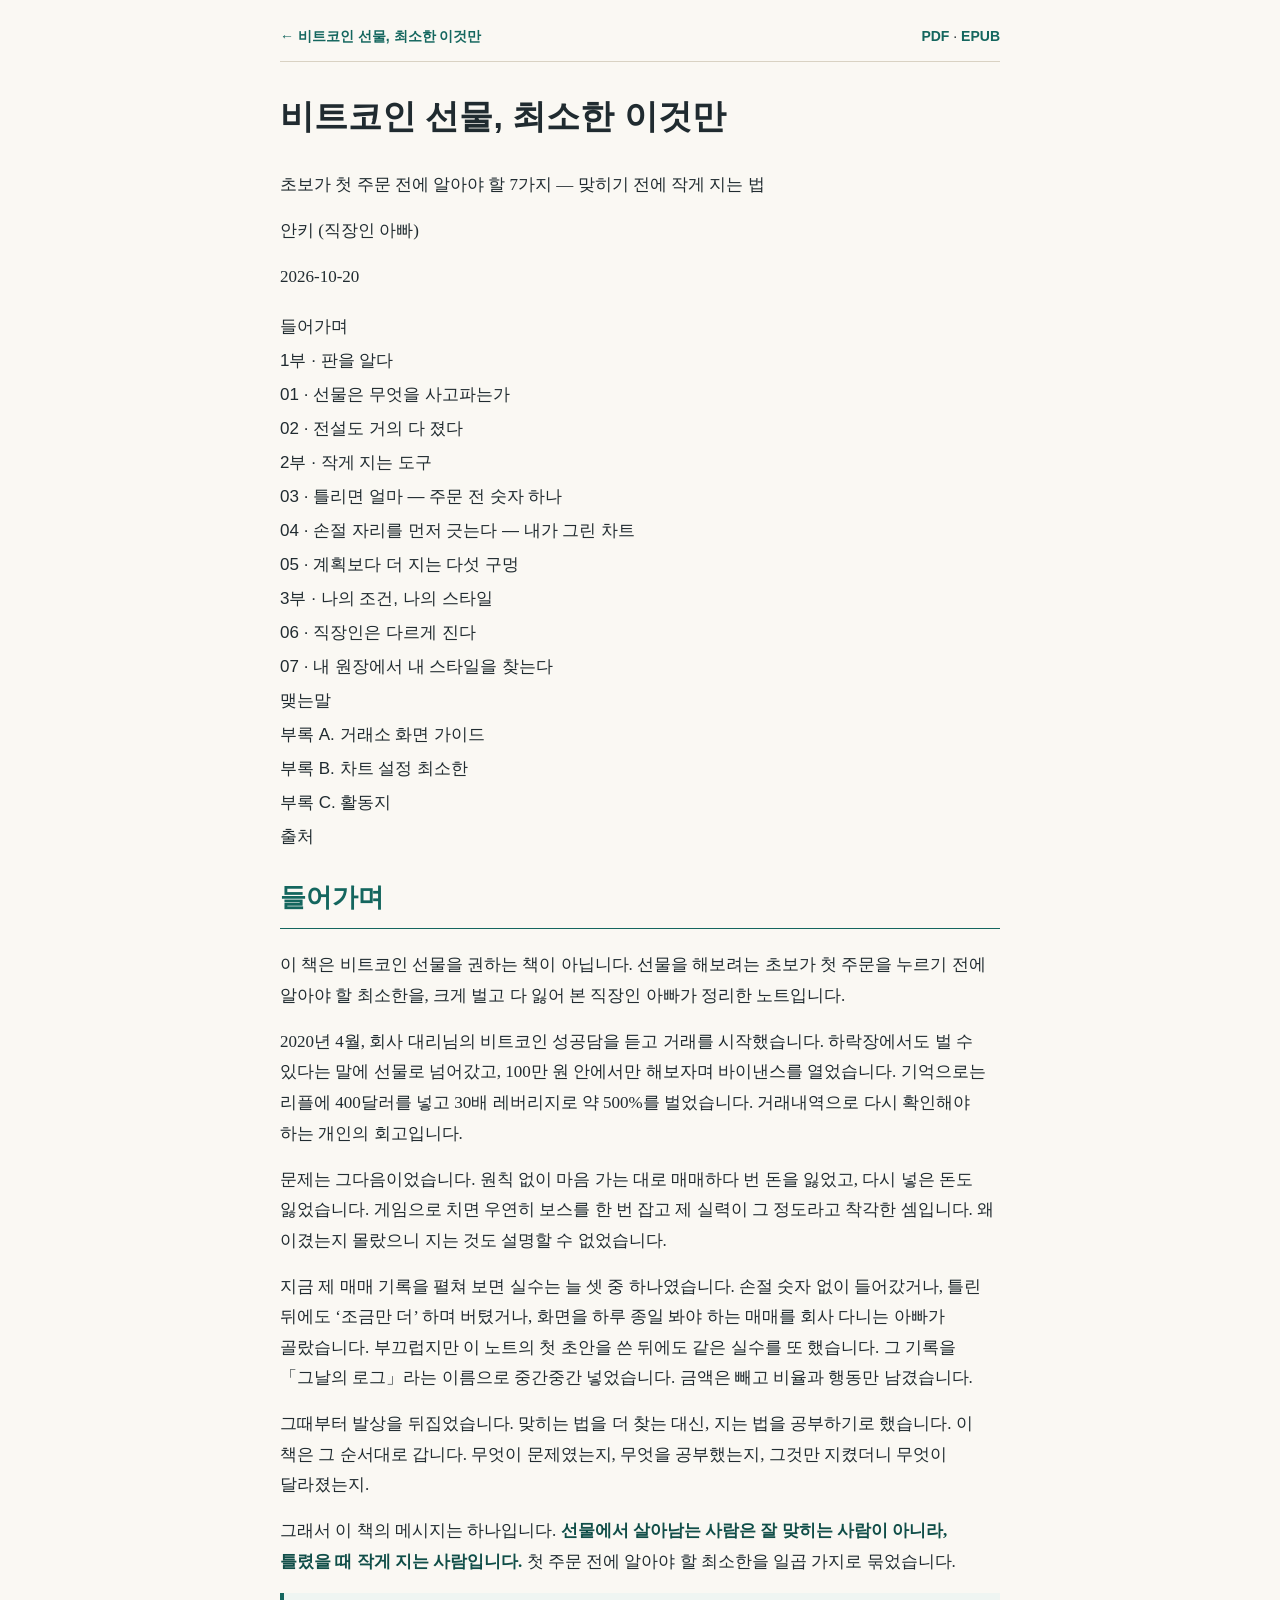
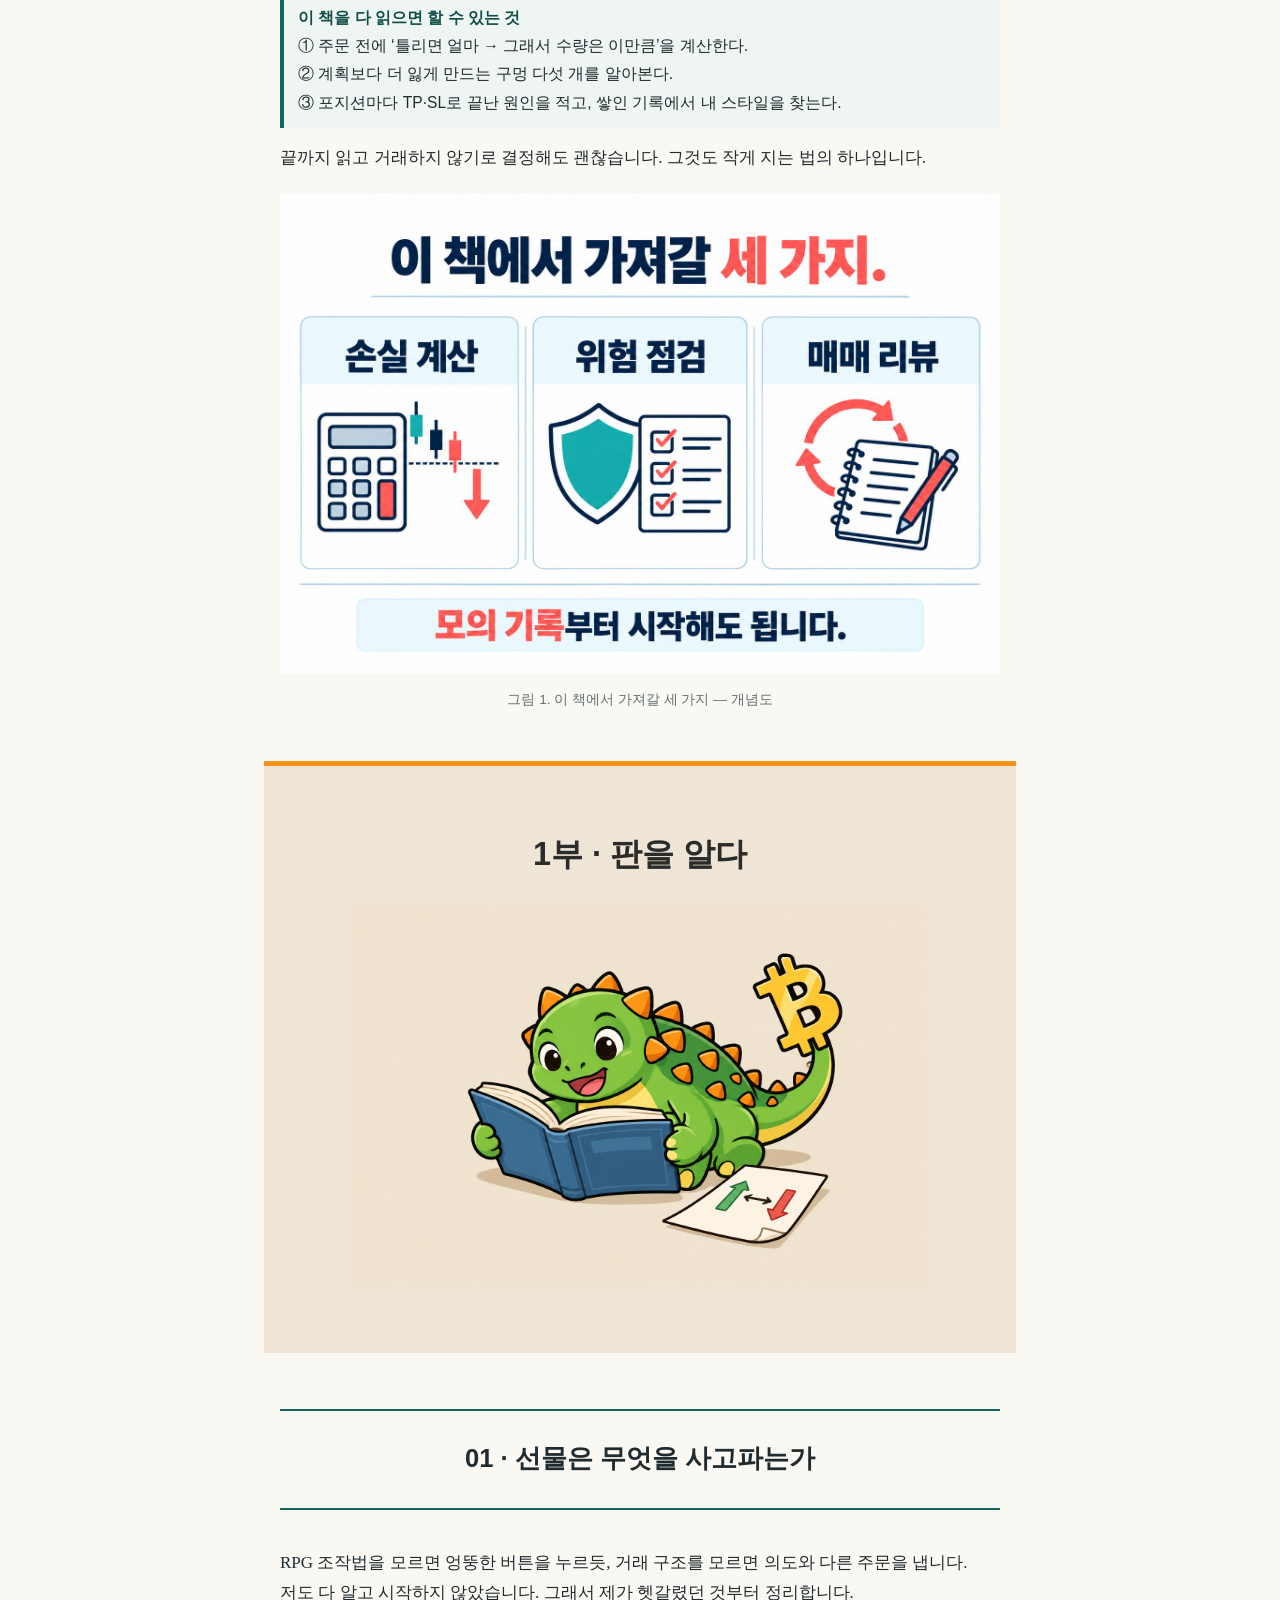
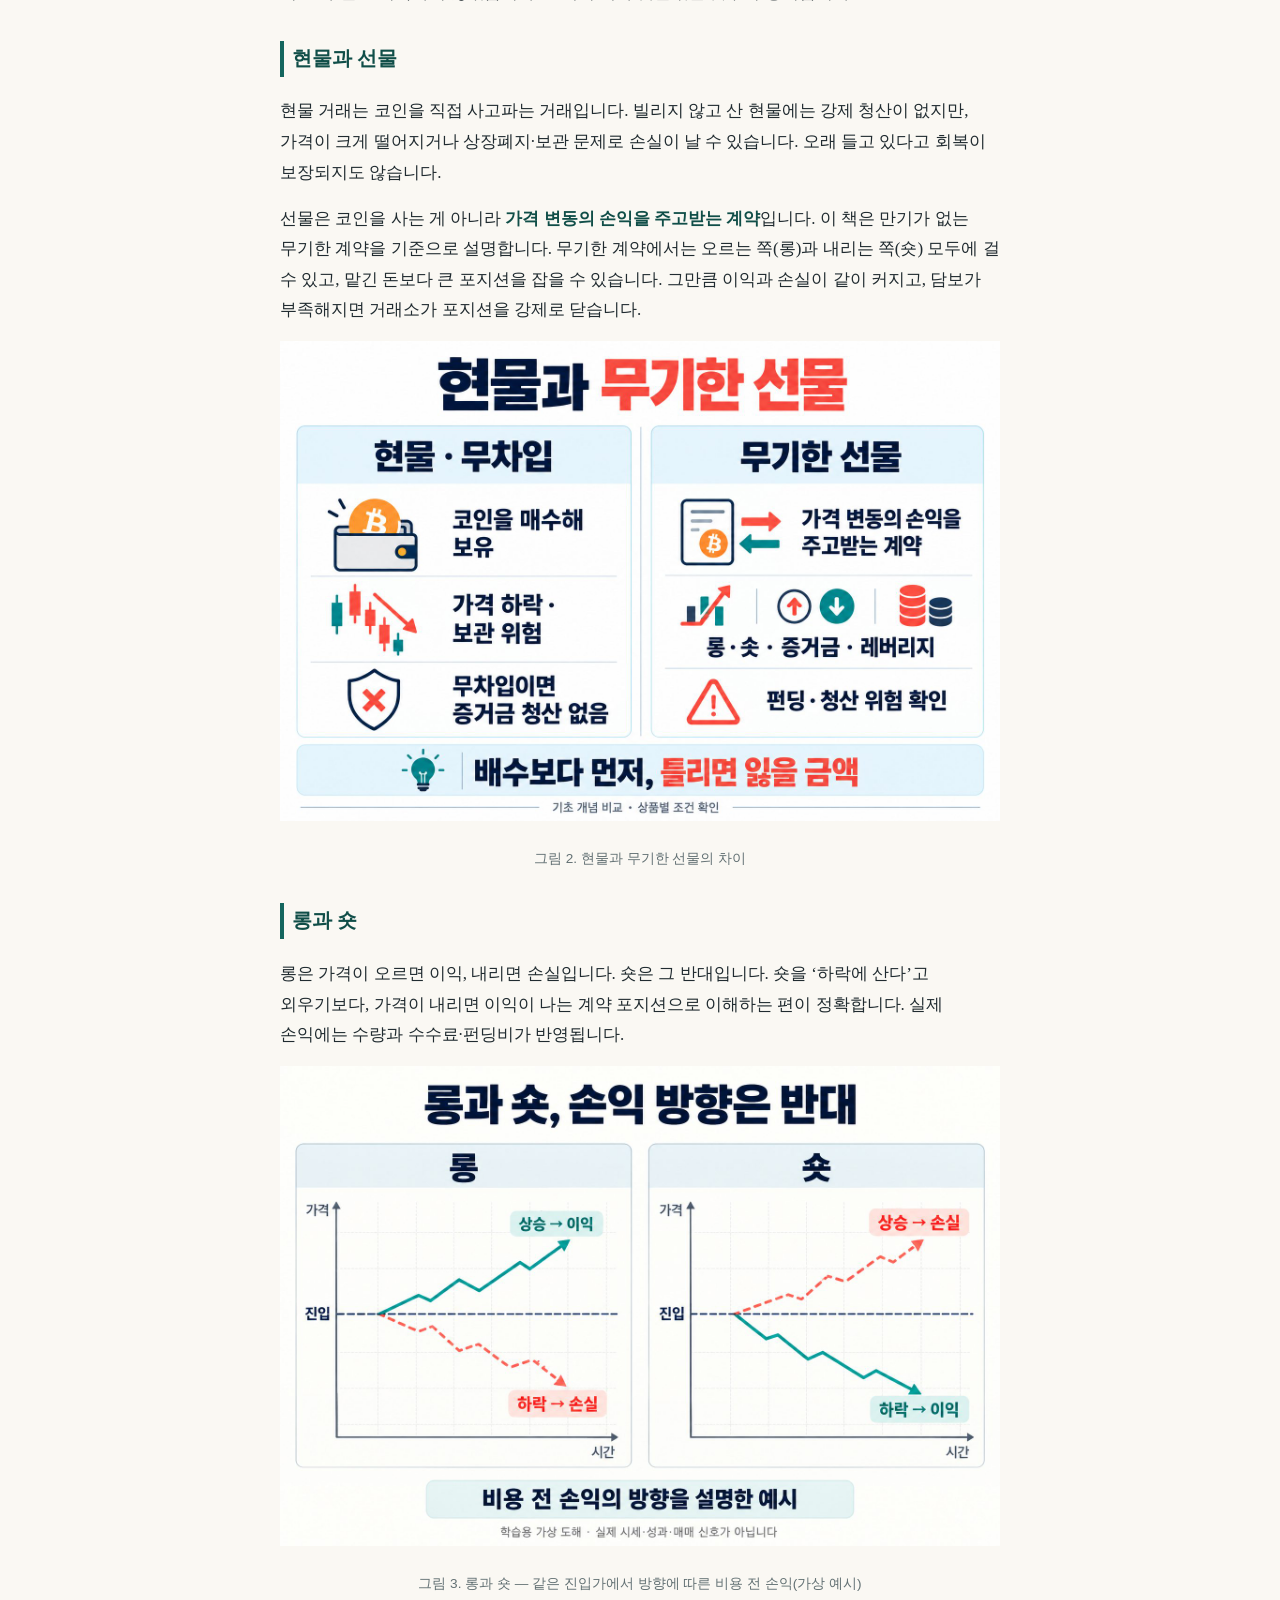
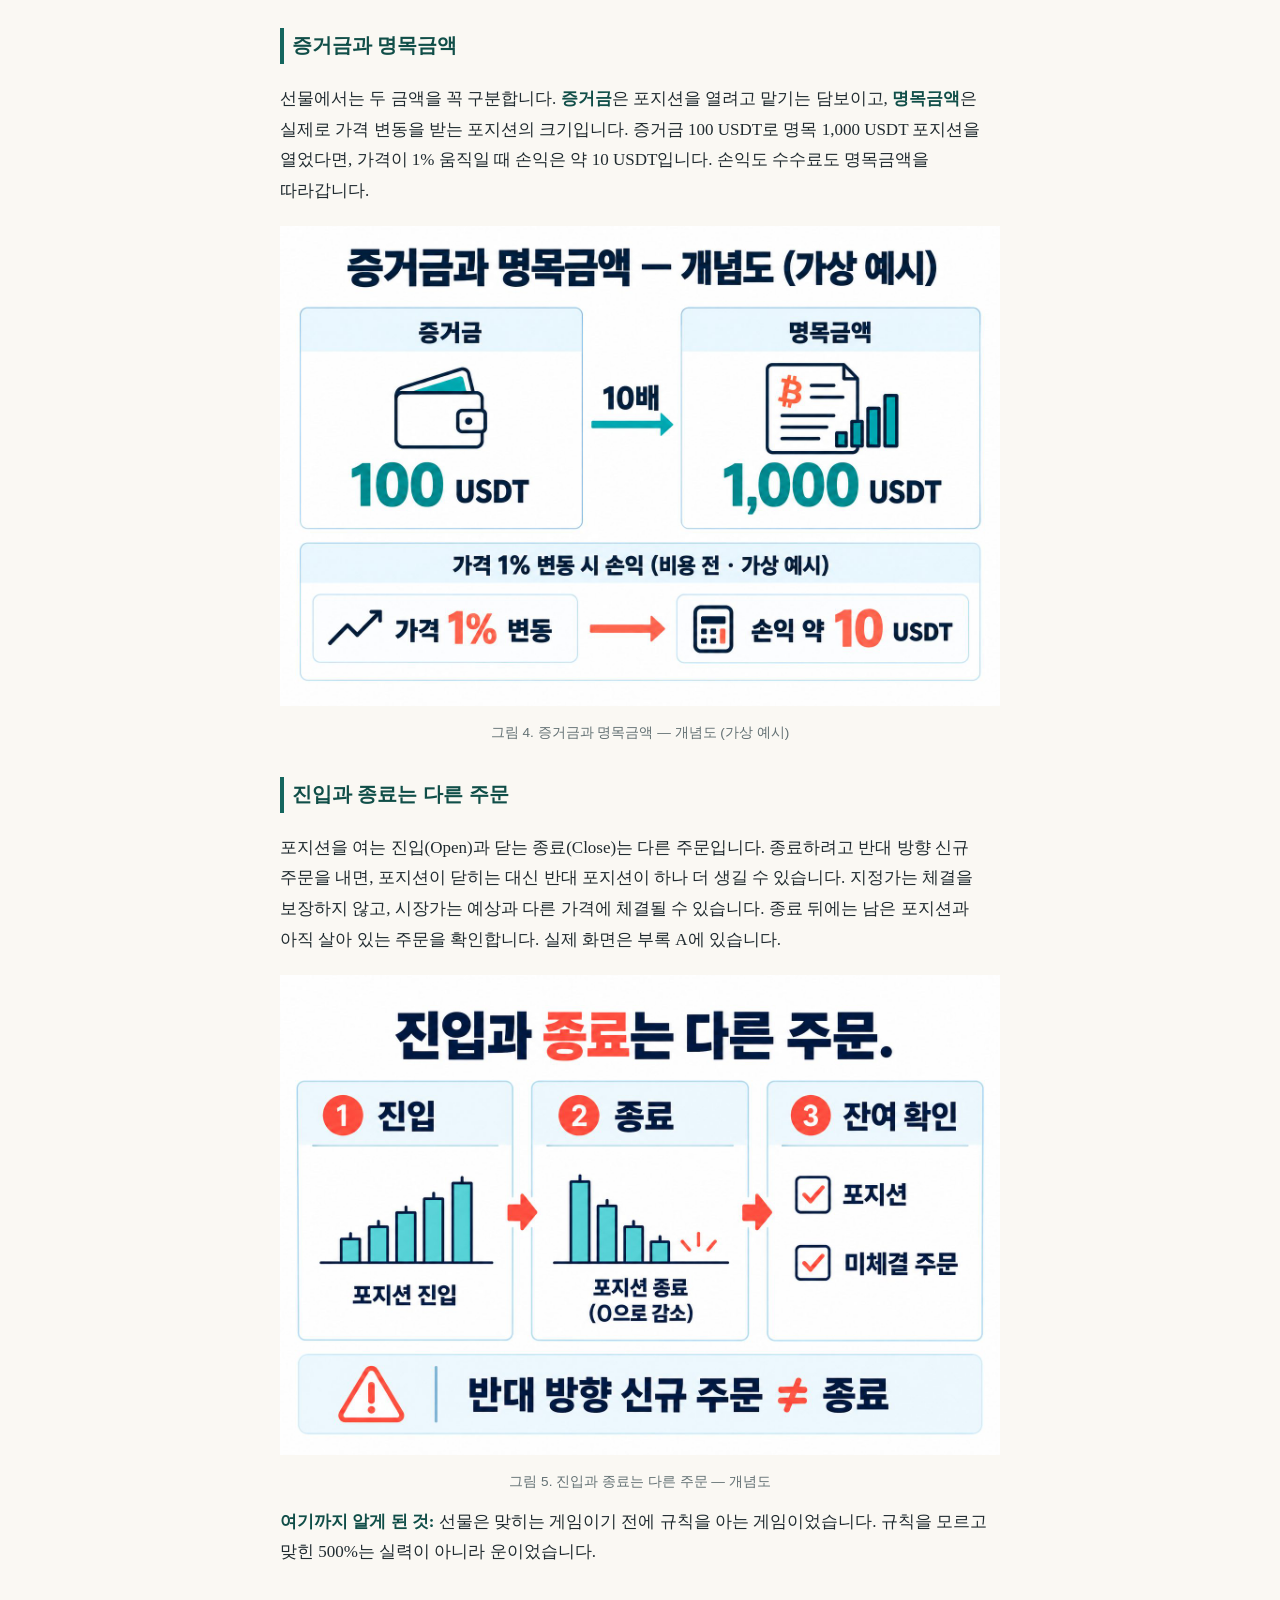
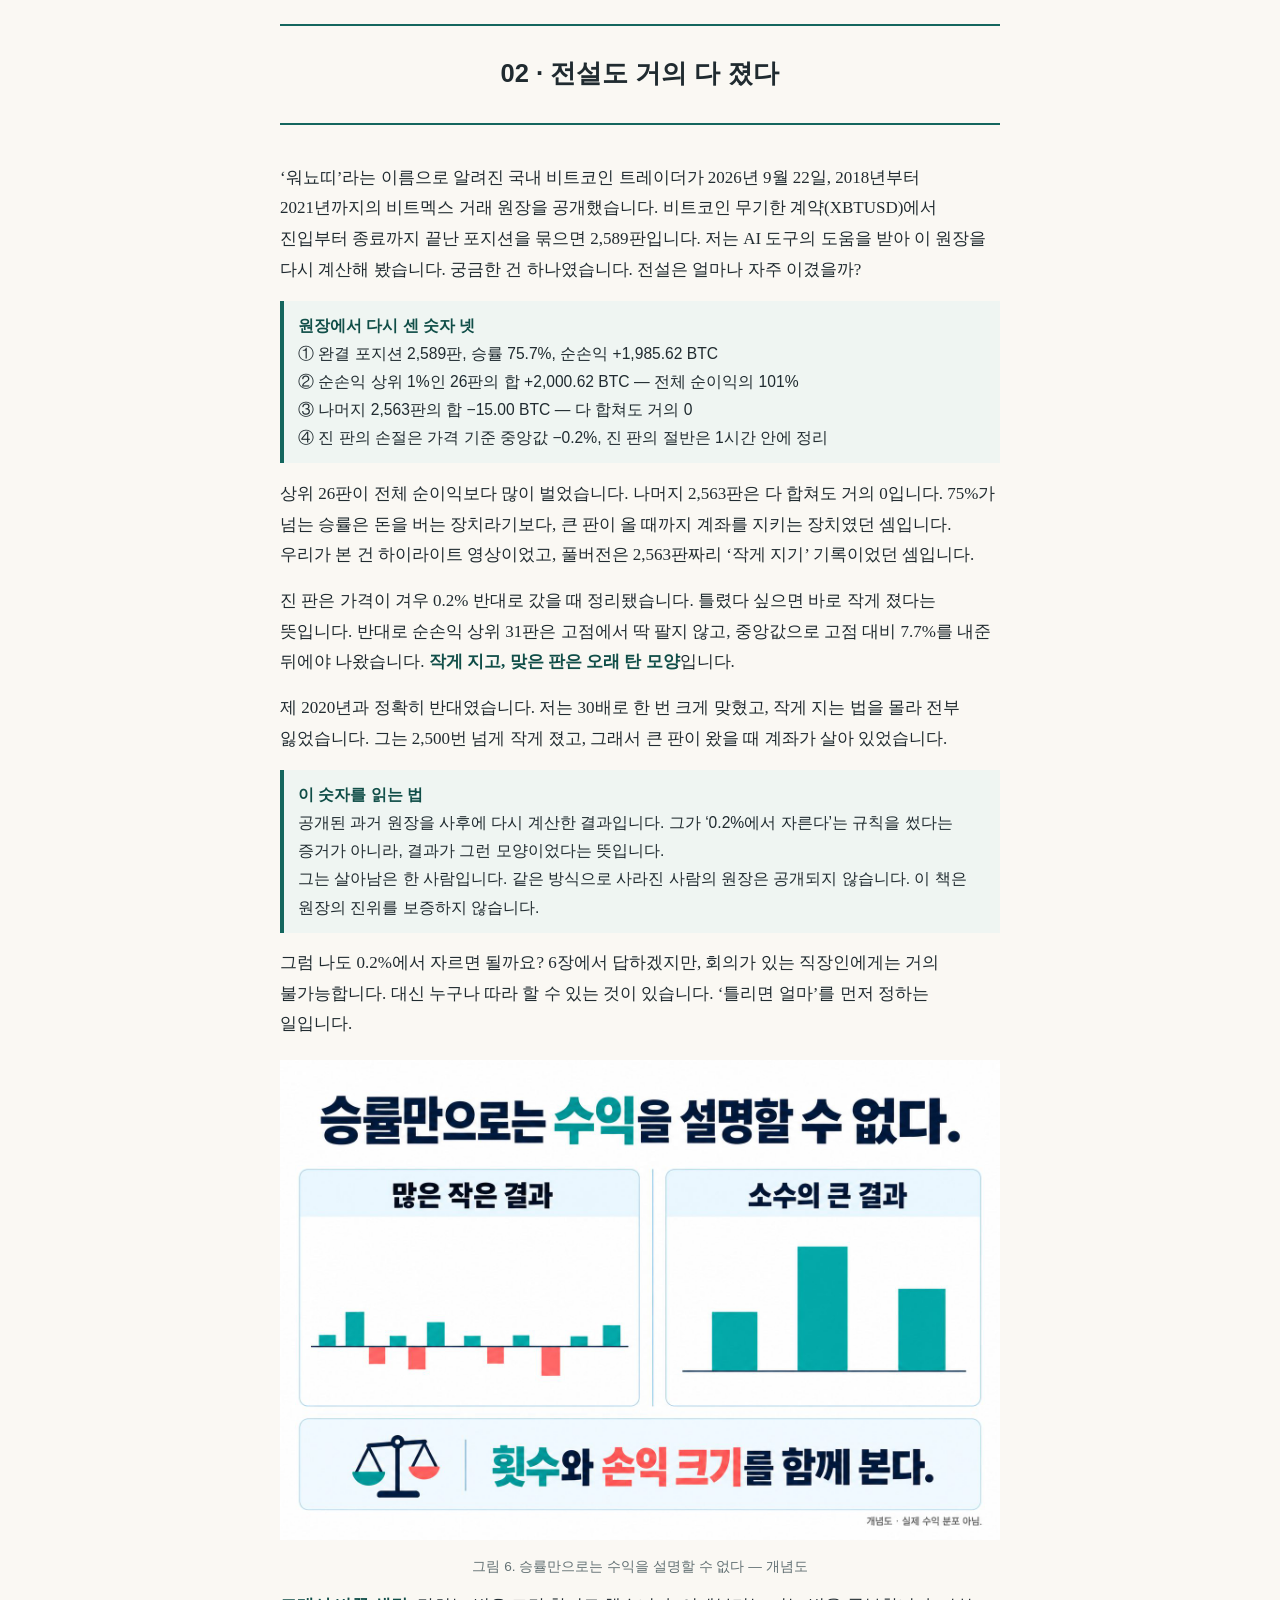
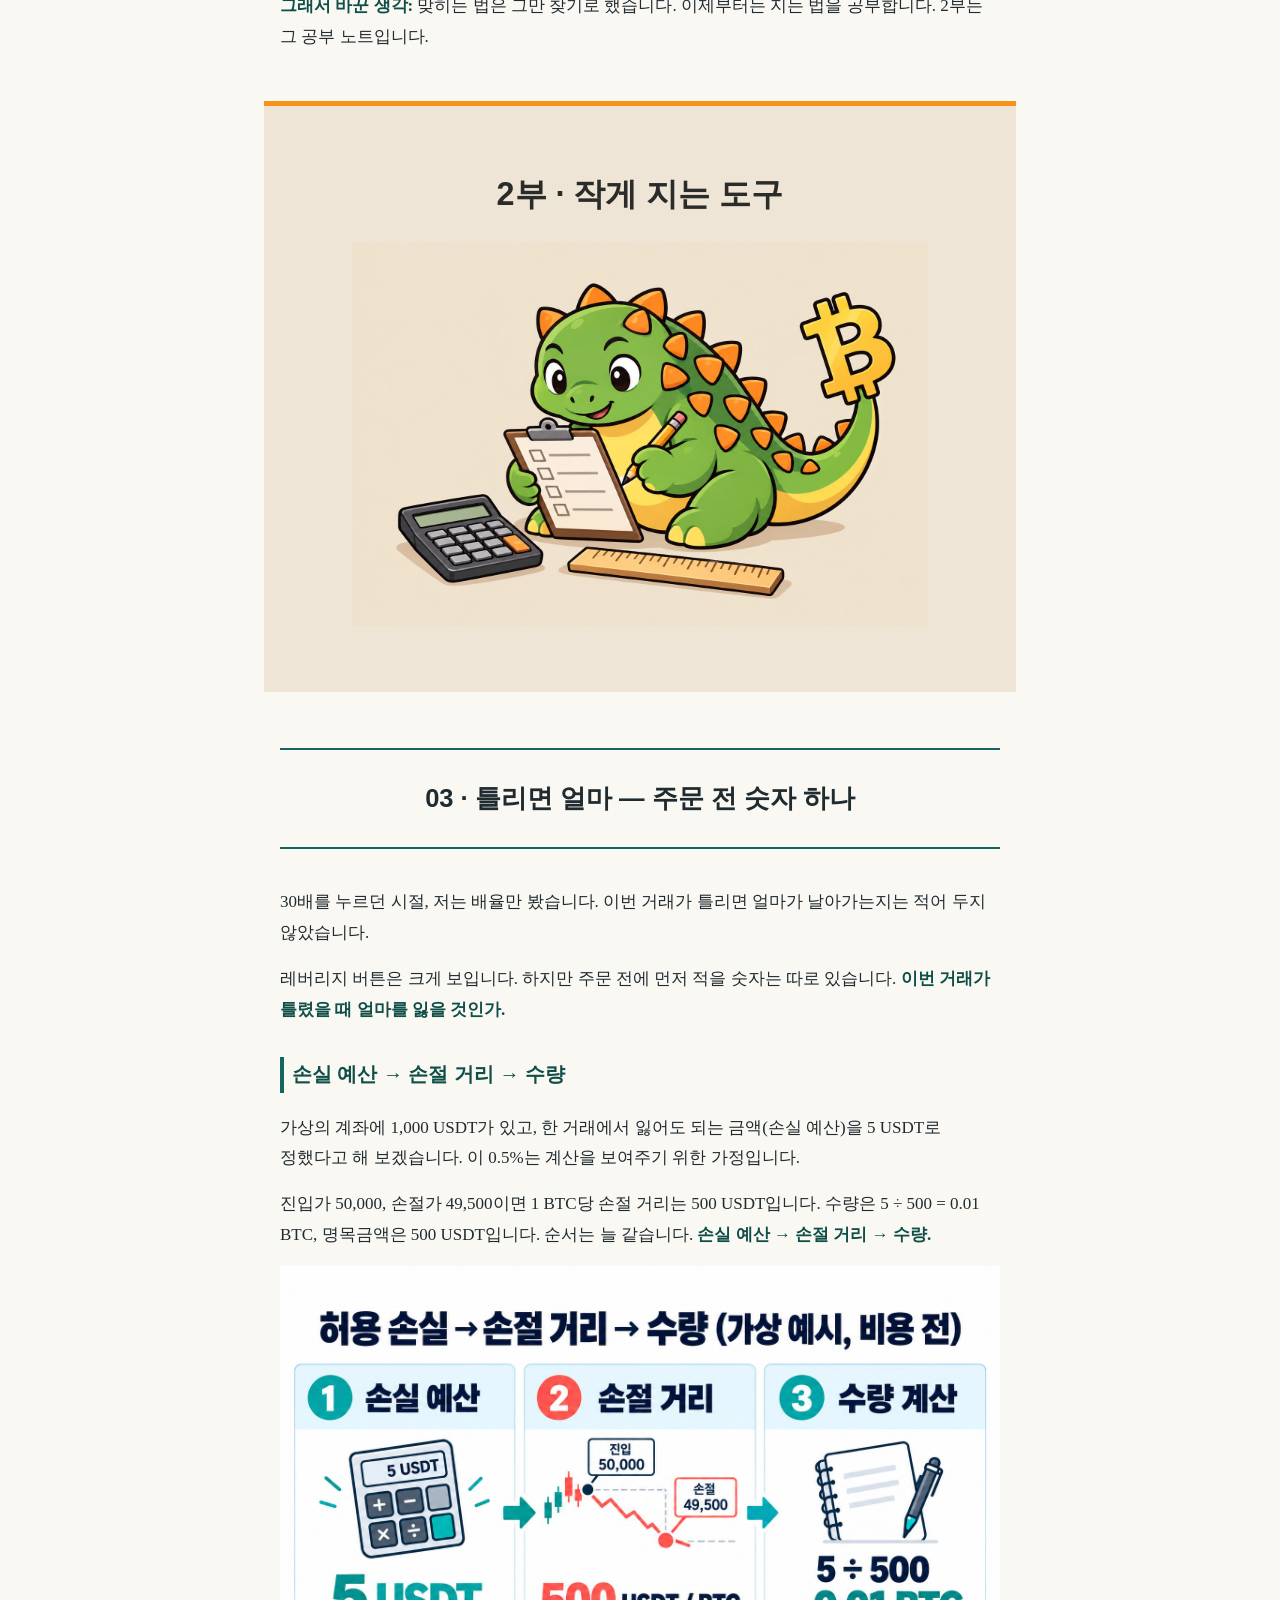
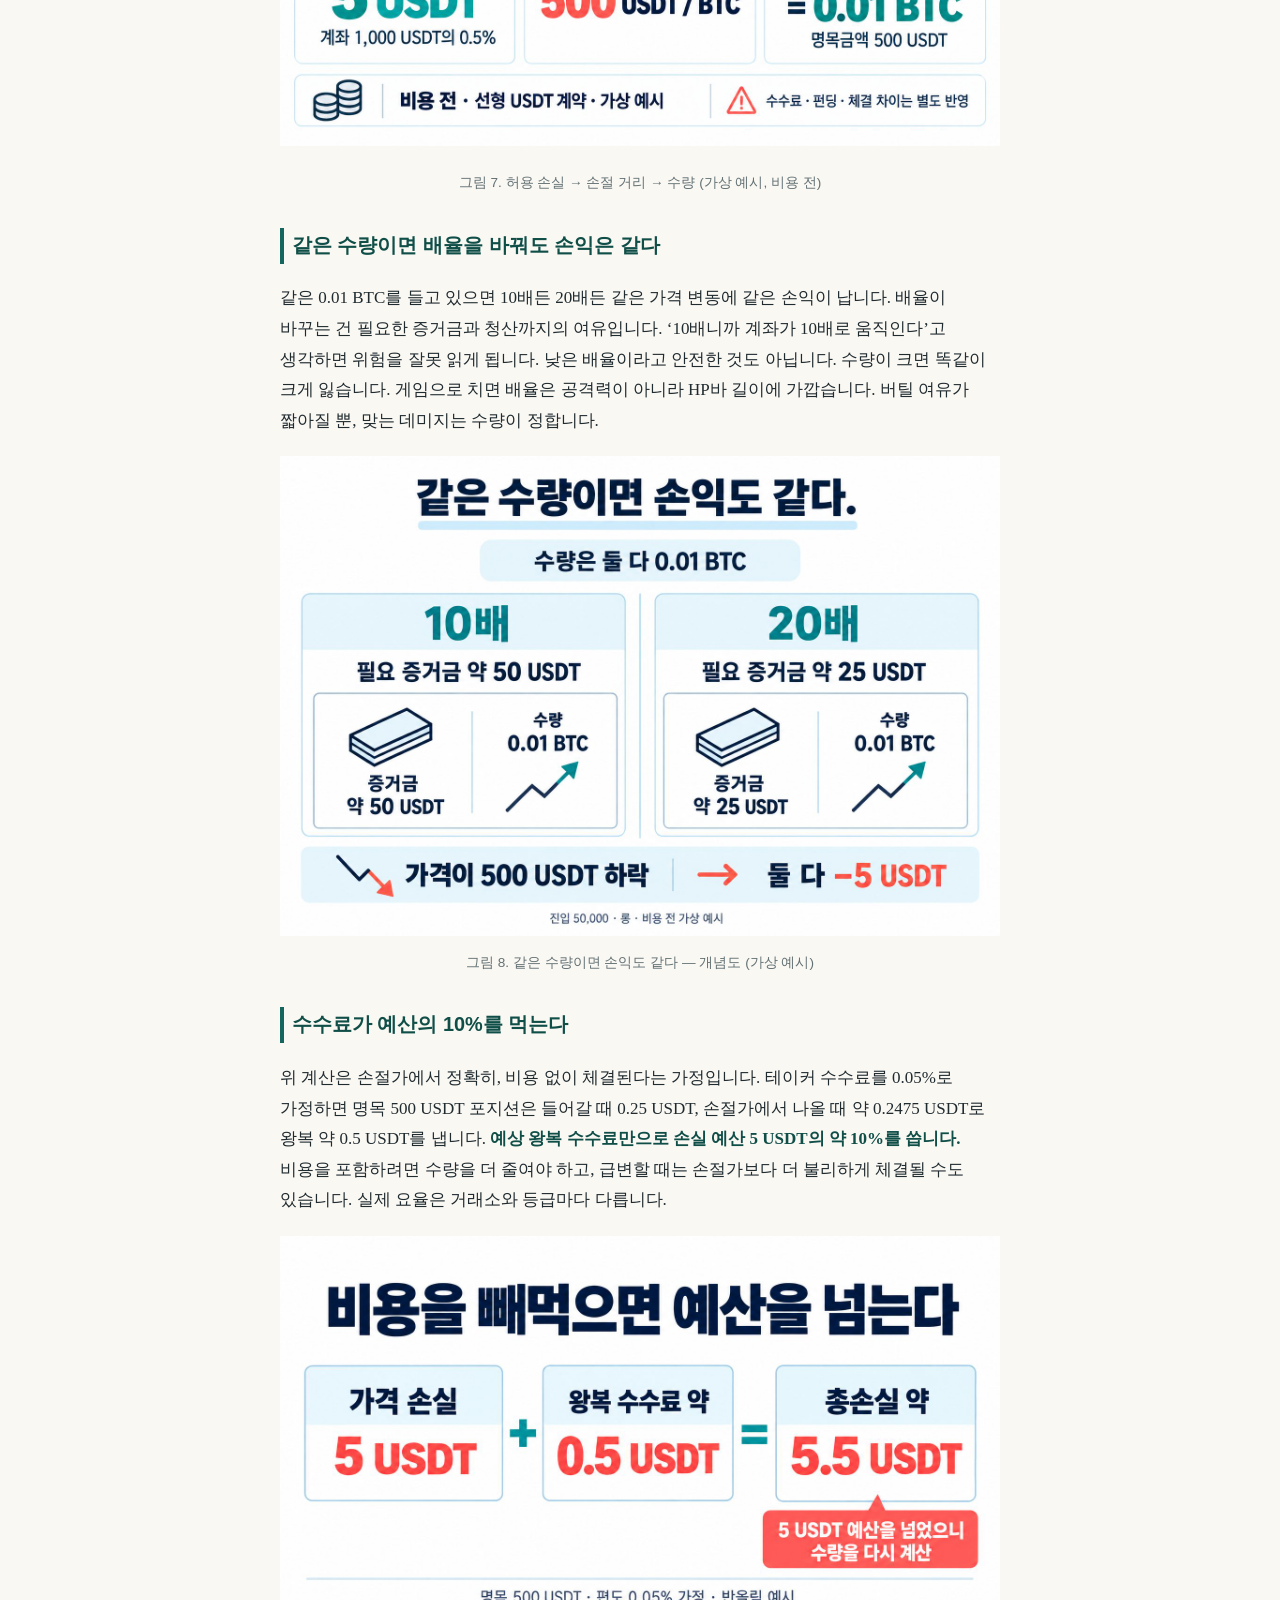
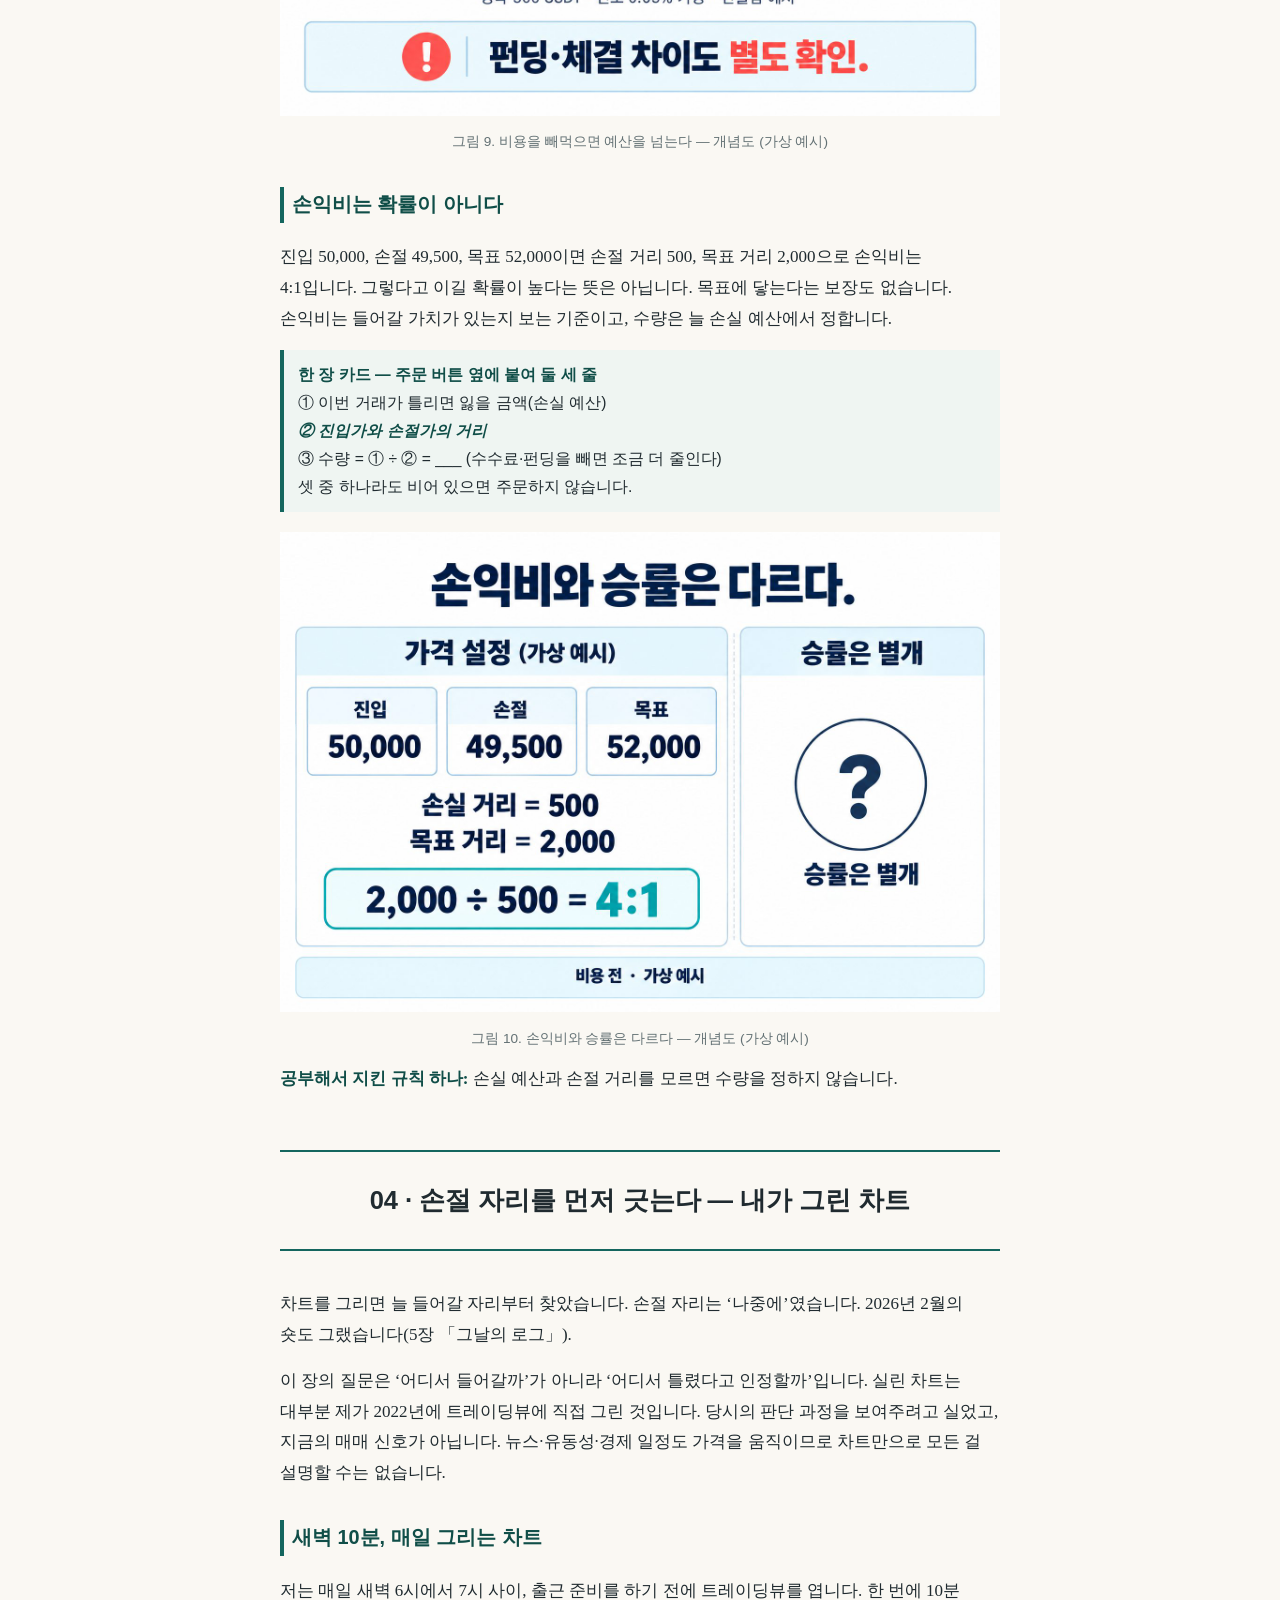
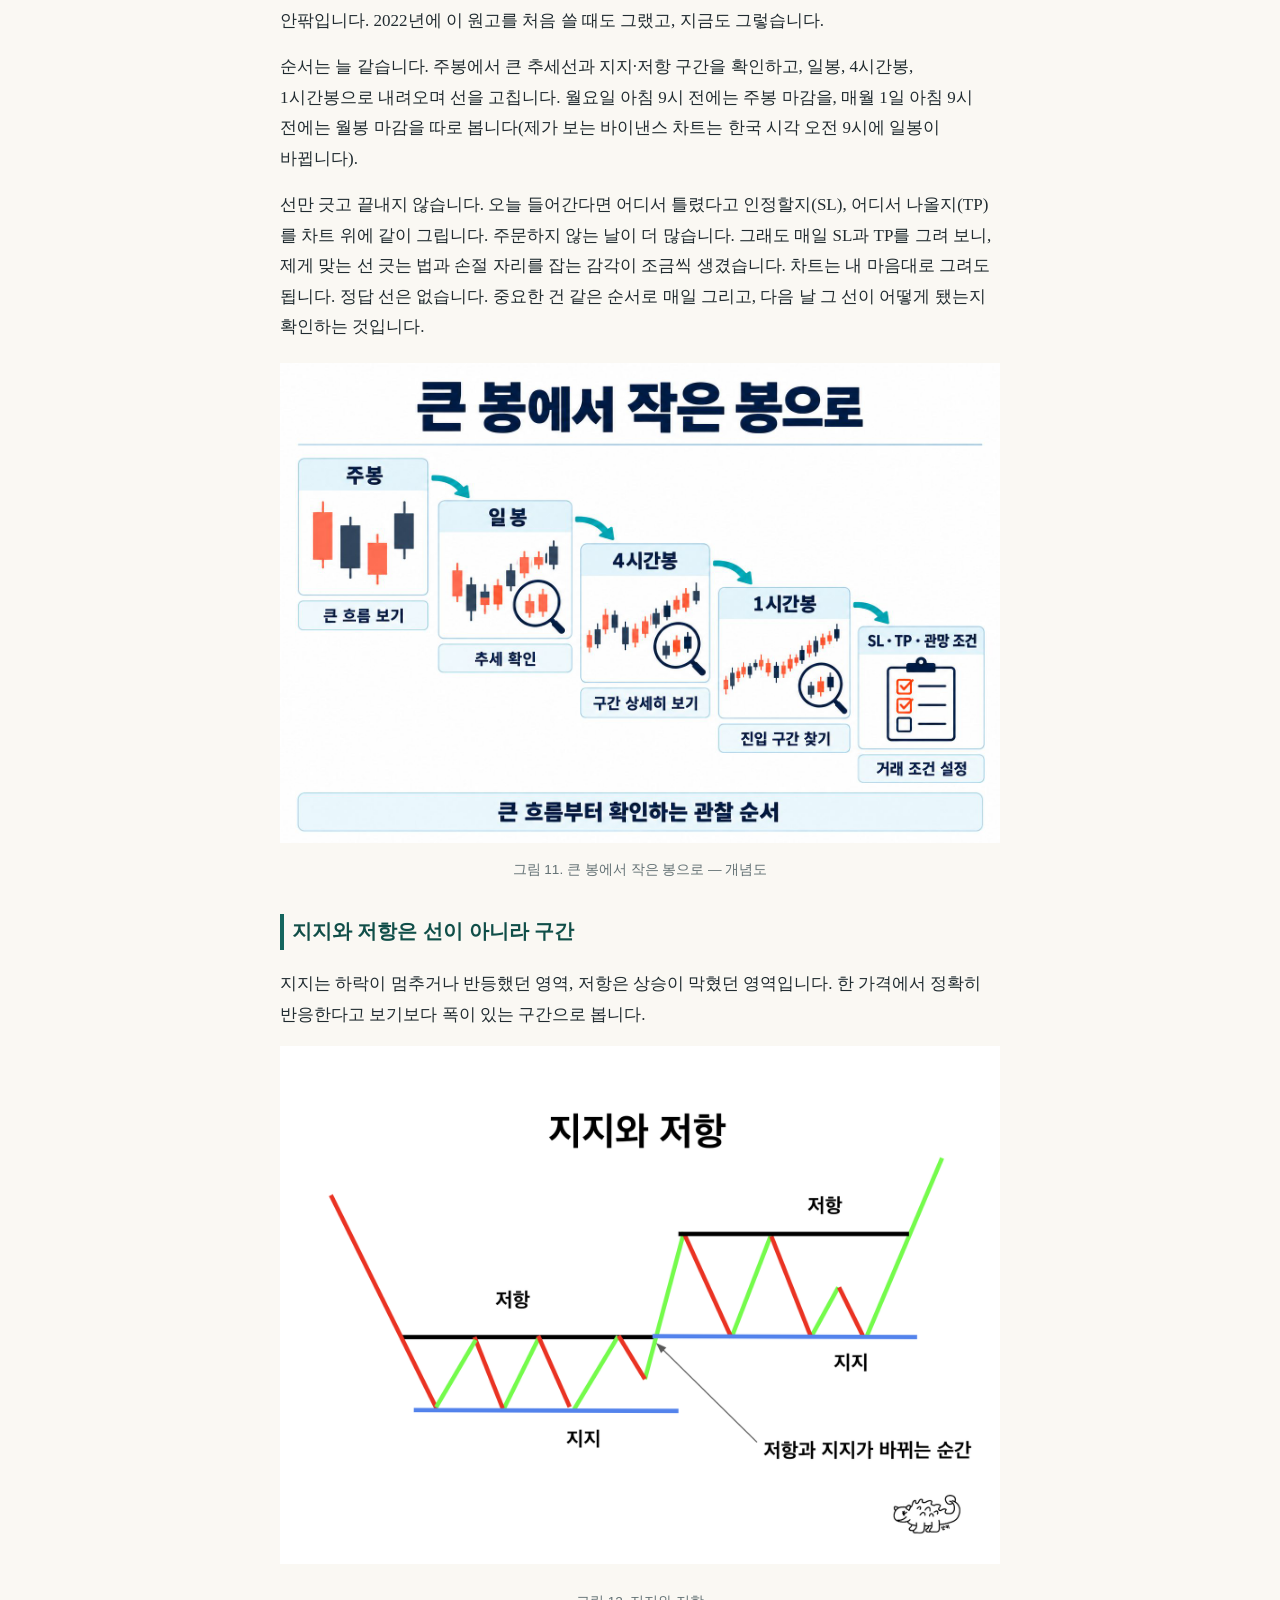
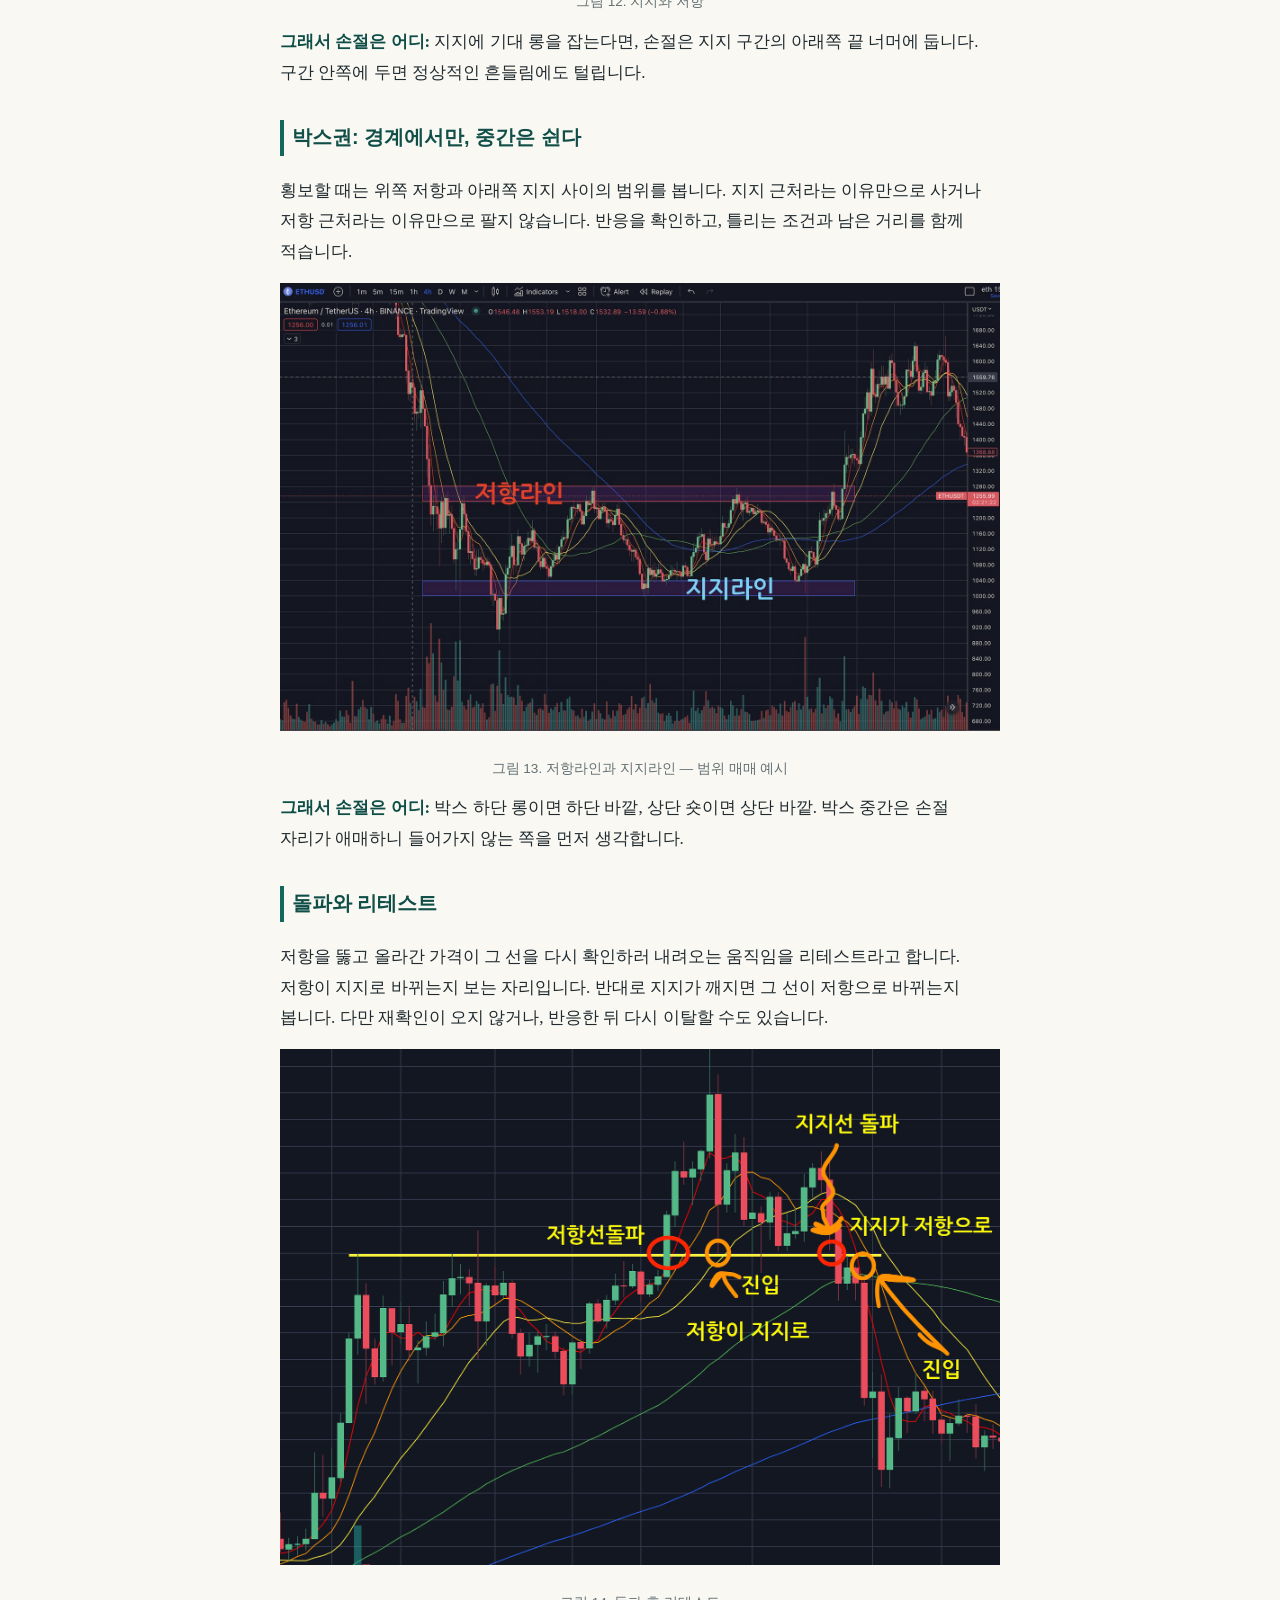
==== commit 2714a102: "v0.91 갱신: 새 도해·부 표지 그림·표지 반영" ====
--- a/read/index.html
+++ b/read/index.html
@@ -110,7 +110,7 @@
 법의 하나입니다.</p>
 <div class="illustration">
 <figure>
-<img src="img/v09-00-overview.jpg" alt="이 책에서 가져갈 세 가지" />
+<img src="img/v091-fig01-style3.jpg" alt="이 책에서 가져갈 세 가지" />
 <figcaption aria-hidden="true">이 책에서 가져갈 세 가지</figcaption>
 </figure>
 <div class="caption">
@@ -119,7 +119,7 @@
 </div>
 <section id="부-판을-알다" class="part part-page">
 <h1 class="part">1부 · 판을 알다</h1>
-<p><img src="part-art.svg" class="part-art" /></p>
+<p><img src="img/anki-part-1-v1.jpg" class="part-art" /></p>
 </section>
 <h2 class="chapter" id="선물은-무엇을-사고파는가">01 · 선물은 무엇을
 사고파는가</h2>
@@ -136,7 +136,7 @@
 있고, 맡긴 돈보다 큰 포지션을 잡을 수 있습니다. 그만큼 이익과 손실이
 같이 커지고, 담보가 부족해지면 거래소가 포지션을 강제로 닫습니다.</p>
 <div class="illustration">
-<p><img src="img/v09-figure02-spot-perpetual.jpg" /></p>
+<p><img src="img/v091-fig02-style3.jpg" /></p>
 <div class="caption">
 <p>그림 2. 현물과 무기한 선물의 차이</p>
 </div>
@@ -161,7 +161,7 @@
 수수료도 명목금액을 따라갑니다.</p>
 <div class="illustration">
 <figure>
-<img src="img/v09-01-margin.jpg" alt="증거금과 명목금액" />
+<img src="img/v091-fig04-style3.jpg" alt="증거금과 명목금액" />
 <figcaption aria-hidden="true">증거금과 명목금액</figcaption>
 </figure>
 <div class="caption">
@@ -177,7 +177,7 @@
 있습니다.</p>
 <div class="illustration">
 <figure>
-<img src="img/v09-02-orders.jpg" alt="진입과 종료는 다른 주문" />
+<img src="img/v091-fig05-style3.jpg" alt="진입과 종료는 다른 주문" />
 <figcaption aria-hidden="true">진입과 종료는 다른 주문</figcaption>
 </figure>
 <div class="caption">
@@ -226,7 +226,7 @@
 있습니다. ‘틀리면 얼마’를 먼저 정하는 일입니다.</p>
 <div class="illustration">
 <figure>
-<img src="img/v09-03-concentration.jpg"
+<img src="img/v091-fig06-style3.jpg"
 alt="승률만으로는 수익을 설명할 수 없다" />
 <figcaption aria-hidden="true">승률만으로는 수익을 설명할 수
 없다</figcaption>
@@ -239,7 +239,7 @@
 이제부터는 지는 법을 공부합니다. 2부는 그 공부 노트입니다.</p>
 <section id="부-작게-지는-도구" class="part part-page">
 <h1 class="part">2부 · 작게 지는 도구</h1>
-<p><img src="part-art.svg" class="part-art" /></p>
+<p><img src="img/anki-part-2-v1.jpg" class="part-art" /></p>
 </section>
 <h2 class="chapter" id="틀리면-얼마-주문-전-숫자-하나">03 · 틀리면 얼마
 — 주문 전 숫자 하나</h2>
@@ -255,7 +255,7 @@
 수량은 5 ÷ 500 = 0.01 BTC, 명목금액은 500 USDT입니다. 순서는 늘
 같습니다. <strong>손실 예산 → 손절 거리 → 수량.</strong></p>
 <div class="illustration">
-<p><img src="img/v09-figure07-risk-size.jpg" /></p>
+<p><img src="img/v091-fig07-style3.jpg" /></p>
 <div class="caption">
 <p>그림 7. 허용 손실 → 손절 거리 → 수량 (가상 예시, 비용 전)</p>
 </div>
@@ -270,7 +270,7 @@
 짧아질 뿐, 맞는 데미지는 수량이 정합니다.</p>
 <div class="illustration">
 <figure>
-<img src="img/v09-04-leverage.jpg" alt="같은 수량이면 손익도 같다" />
+<img src="img/v091-fig08-style3.jpg" alt="같은 수량이면 손익도 같다" />
 <figcaption aria-hidden="true">같은 수량이면 손익도 같다</figcaption>
 </figure>
 <div class="caption">
@@ -287,7 +287,8 @@
 등급마다 다릅니다.</p>
 <div class="illustration">
 <figure>
-<img src="img/v09-05-fees.jpg" alt="비용을 빼먹으면 예산을 넘는다" />
+<img src="img/v091-fig09-style3.jpg"
+alt="비용을 빼먹으면 예산을 넘는다" />
 <figcaption aria-hidden="true">비용을 빼먹으면 예산을
 넘는다</figcaption>
 </figure>
@@ -309,7 +310,7 @@
 </div>
 <div class="illustration">
 <figure>
-<img src="img/v09-06-rr.jpg" alt="손익비와 승률은 다르다" />
+<img src="img/v091-fig10-style3.jpg" alt="손익비와 승률은 다르다" />
 <figcaption aria-hidden="true">손익비와 승률은 다르다</figcaption>
 </figure>
 <div class="caption">
@@ -344,7 +345,7 @@
 다음 날 그 선이 어떻게 됐는지 확인하는 것입니다.</p>
 <div class="illustration">
 <figure>
-<img src="img/v09-07-topdown.jpg" alt="큰 봉에서 작은 봉으로" />
+<img src="img/v091-fig11-style3.jpg" alt="큰 봉에서 작은 봉으로" />
 <figcaption aria-hidden="true">큰 봉에서 작은 봉으로</figcaption>
 </figure>
 <div class="caption">
@@ -477,7 +478,8 @@
 긋습니다.</p>
 <div class="illustration">
 <figure>
-<img src="img/v09-08-event.jpg" alt="계획과 실제 체결은 다를 수 있다" />
+<img src="img/v091-fig20-style3.jpg"
+alt="계획과 실제 체결은 다를 수 있다" />
 <figcaption aria-hidden="true">계획과 실제 체결은 다를 수
 있다</figcaption>
 </figure>
@@ -503,7 +505,7 @@
 종료입니다.</strong> 청산가를 손절가처럼 쓰지 않습니다. 손절은 반드시
 청산가보다 훨씬 앞에 둡니다.</p>
 <div class="illustration">
-<p><img src="img/v09-figure21-stop-liquidation.jpg" /></p>
+<p><img src="img/v091-fig21-style3.jpg" /></p>
 <div class="caption">
 <p>그림 21. 손절과 청산 — 종료 계획과 강제 종료</p>
 </div>
@@ -524,7 +526,7 @@
 둡니다. 정산 주기와 비율은 상품별로 확인합니다.</p>
 <div class="illustration">
 <figure>
-<img src="img/v09-09-costs.jpg" alt="수수료 · 펀딩 · 슬리피지" />
+<img src="img/v091-fig22-style3.jpg" alt="수수료 · 펀딩 · 슬리피지" />
 <figcaption aria-hidden="true">수수료 · 펀딩 · 슬리피지</figcaption>
 </figure>
 <div class="caption">
@@ -543,7 +545,7 @@
 봅니다.</p>
 <div class="illustration">
 <figure>
-<img src="img/v09-10-collateral.jpg" alt="담보와 노출을 함께 본다" />
+<img src="img/v091-fig23-style3.jpg" alt="담보와 노출을 함께 본다" />
 <figcaption aria-hidden="true">담보와 노출을 함께 본다</figcaption>
 </figure>
 <div class="caption">
@@ -581,7 +583,8 @@
 </div>
 <div class="illustration">
 <figure>
-<img src="img/v09-11-stop.jpg" alt="손절을 뒤로 미루면 계획이 바뀐다" />
+<img src="img/v091-fig24-style3.jpg"
+alt="손절을 뒤로 미루면 계획이 바뀐다" />
 <figcaption aria-hidden="true">손절을 뒤로 미루면 계획이
 바뀐다</figcaption>
 </figure>
@@ -613,7 +616,8 @@
 </div>
 <div class="illustration">
 <figure>
-<img src="img/v09-12-adding.jpg" alt="추가 주문도 손실 계산에 넣는다" />
+<img src="img/v091-fig25-style3.jpg"
+alt="추가 주문도 손실 계산에 넣는다" />
 <figcaption aria-hidden="true">추가 주문도 손실 계산에
 넣는다</figcaption>
 </figure>
@@ -625,7 +629,7 @@
 빼고, 한 번 정한 손절은 옮기지 않습니다.</p>
 <section id="부-나의-조건-나의-스타일" class="part part-page">
 <h1 class="part">3부 · 나의 조건, 나의 스타일</h1>
-<p><img src="part-art.svg" class="part-art" /></p>
+<p><img src="img/anki-part-3-v1.jpg" class="part-art" /></p>
 </section>
 <h2 class="chapter" id="직장인은-다르게-진다">06 · 직장인은 다르게
 진다</h2>
@@ -642,7 +646,7 @@
 방향으로 가 있기 일쑤입니다.</p>
 <div class="illustration">
 <figure>
-<img src="img/v09-13-monitor.jpg" alt="내가 볼 수 있는 시간부터" />
+<img src="img/v091-fig26-style3.jpg" alt="내가 볼 수 있는 시간부터" />
 <figcaption aria-hidden="true">내가 볼 수 있는 시간부터</figcaption>
 </figure>
 <div class="caption">
@@ -665,7 +669,7 @@
 줄이는 것입니다.</strong></p>
 <div class="illustration">
 <figure>
-<img src="img/v09-14-sizing.jpg"
+<img src="img/v091-fig27-style3.jpg"
 alt="손절 거리가 넓어지면 수량을 줄인다" />
 <figcaption aria-hidden="true">손절 거리가 넓어지면 수량을
 줄인다</figcaption>
@@ -683,7 +687,7 @@
 성립하는 전략이라면 처음부터 고르지 않습니다.</p>
 <div class="illustration">
 <figure>
-<img src="img/v09-15-routine.jpg" alt="새벽 10분의 계획" />
+<img src="img/v091-fig28-style3.jpg" alt="새벽 10분의 계획" />
 <figcaption aria-hidden="true">새벽 10분의 계획</figcaption>
 </figure>
 <div class="caption">
@@ -709,7 +713,7 @@
 </div>
 <div class="illustration">
 <figure>
-<img src="img/v09-16-rest.jpg" alt="멈추고 다시 점검한다" />
+<img src="img/v091-fig29-style3.jpg" alt="멈추고 다시 점검한다" />
 <figcaption aria-hidden="true">멈추고 다시 점검한다</figcaption>
 </figure>
 <div class="caption">
@@ -760,7 +764,7 @@
 어겼다’ 칸에 있었습니다. 손절을 안 걸었거나, 미뤘습니다.</p>
 <div class="illustration">
 <figure>
-<img src="img/v09-17-review.jpg" alt="기록 → 분류 → 패턴" />
+<img src="img/v091-fig30-style3.jpg" alt="기록 → 분류 → 패턴" />
 <figcaption aria-hidden="true">기록 → 분류 → 패턴</figcaption>
 </figure>
 <div class="caption">
@@ -781,7 +785,7 @@
 스타일입니다. 당신의 원장은 다른 이야기를 할 수 있습니다.</p>
 <div class="illustration">
 <figure>
-<img src="img/v09-18-expectancy.jpg" alt="승률보다 손익의 크기" />
+<img src="img/v091-fig31-style3.jpg" alt="승률보다 손익의 크기" />
 <figcaption aria-hidden="true">승률보다 손익의 크기</figcaption>
 </figure>
 <div class="caption">
@@ -799,7 +803,7 @@
 </div>
 <div class="illustration">
 <figure>
-<img src="img/v09-19-principles.jpg" alt="원칙은 내 기록에서 나온다" />
+<img src="img/v091-fig32-style3.jpg" alt="원칙은 내 기록에서 나온다" />
 <figcaption aria-hidden="true">원칙은 내 기록에서 나온다</figcaption>
 </figure>
 <div class="caption">
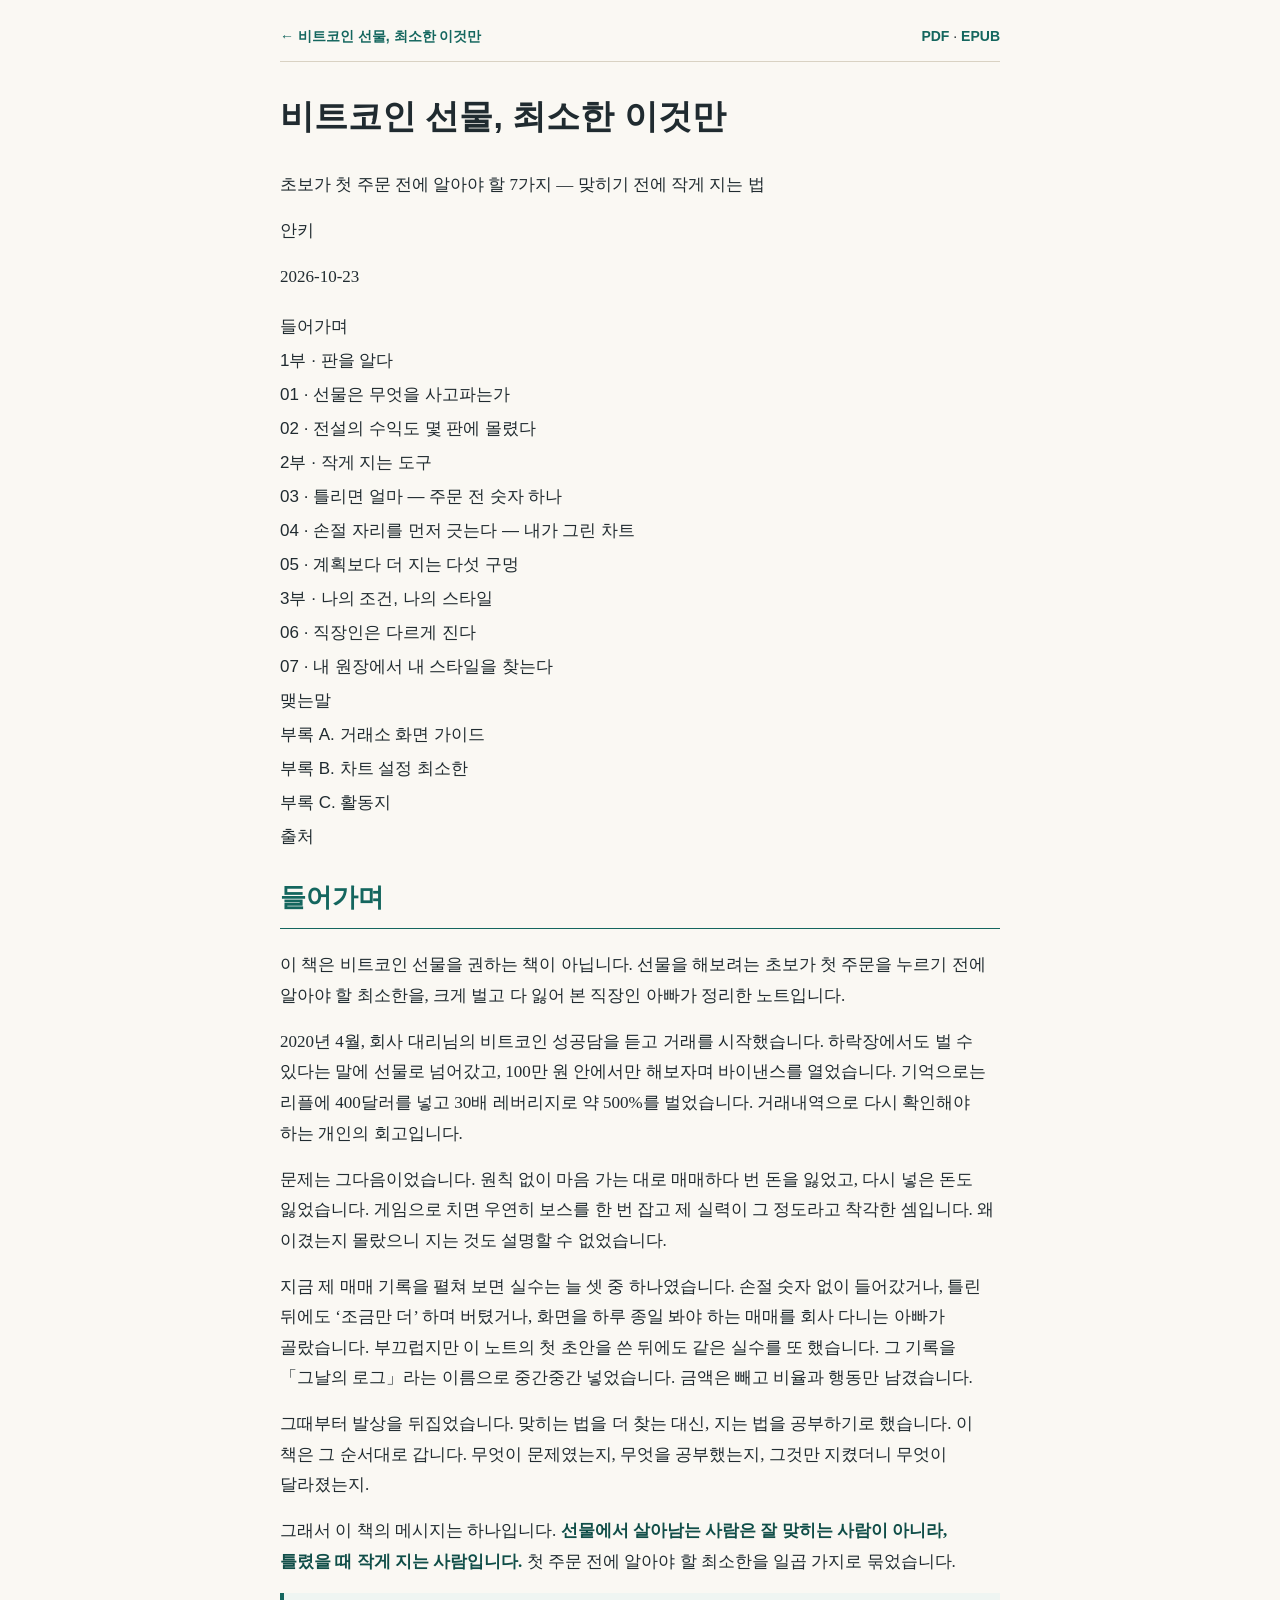
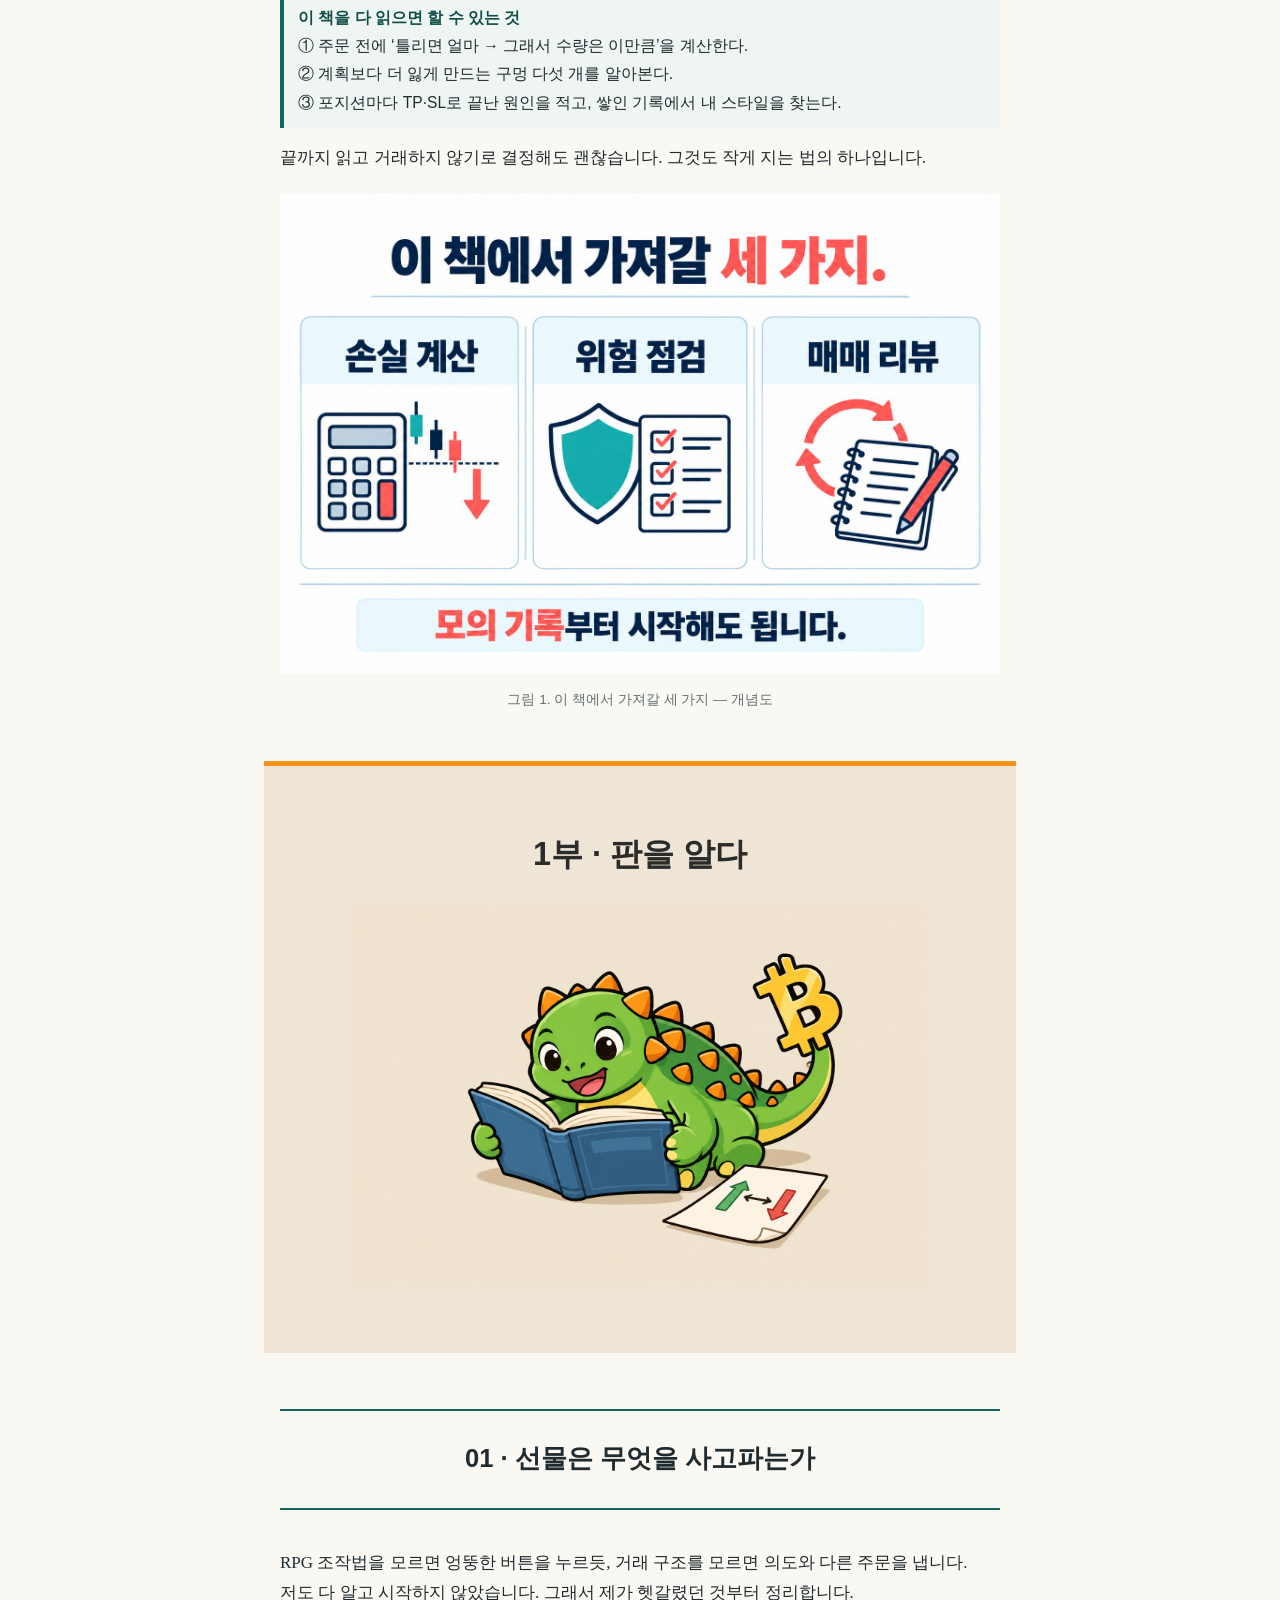
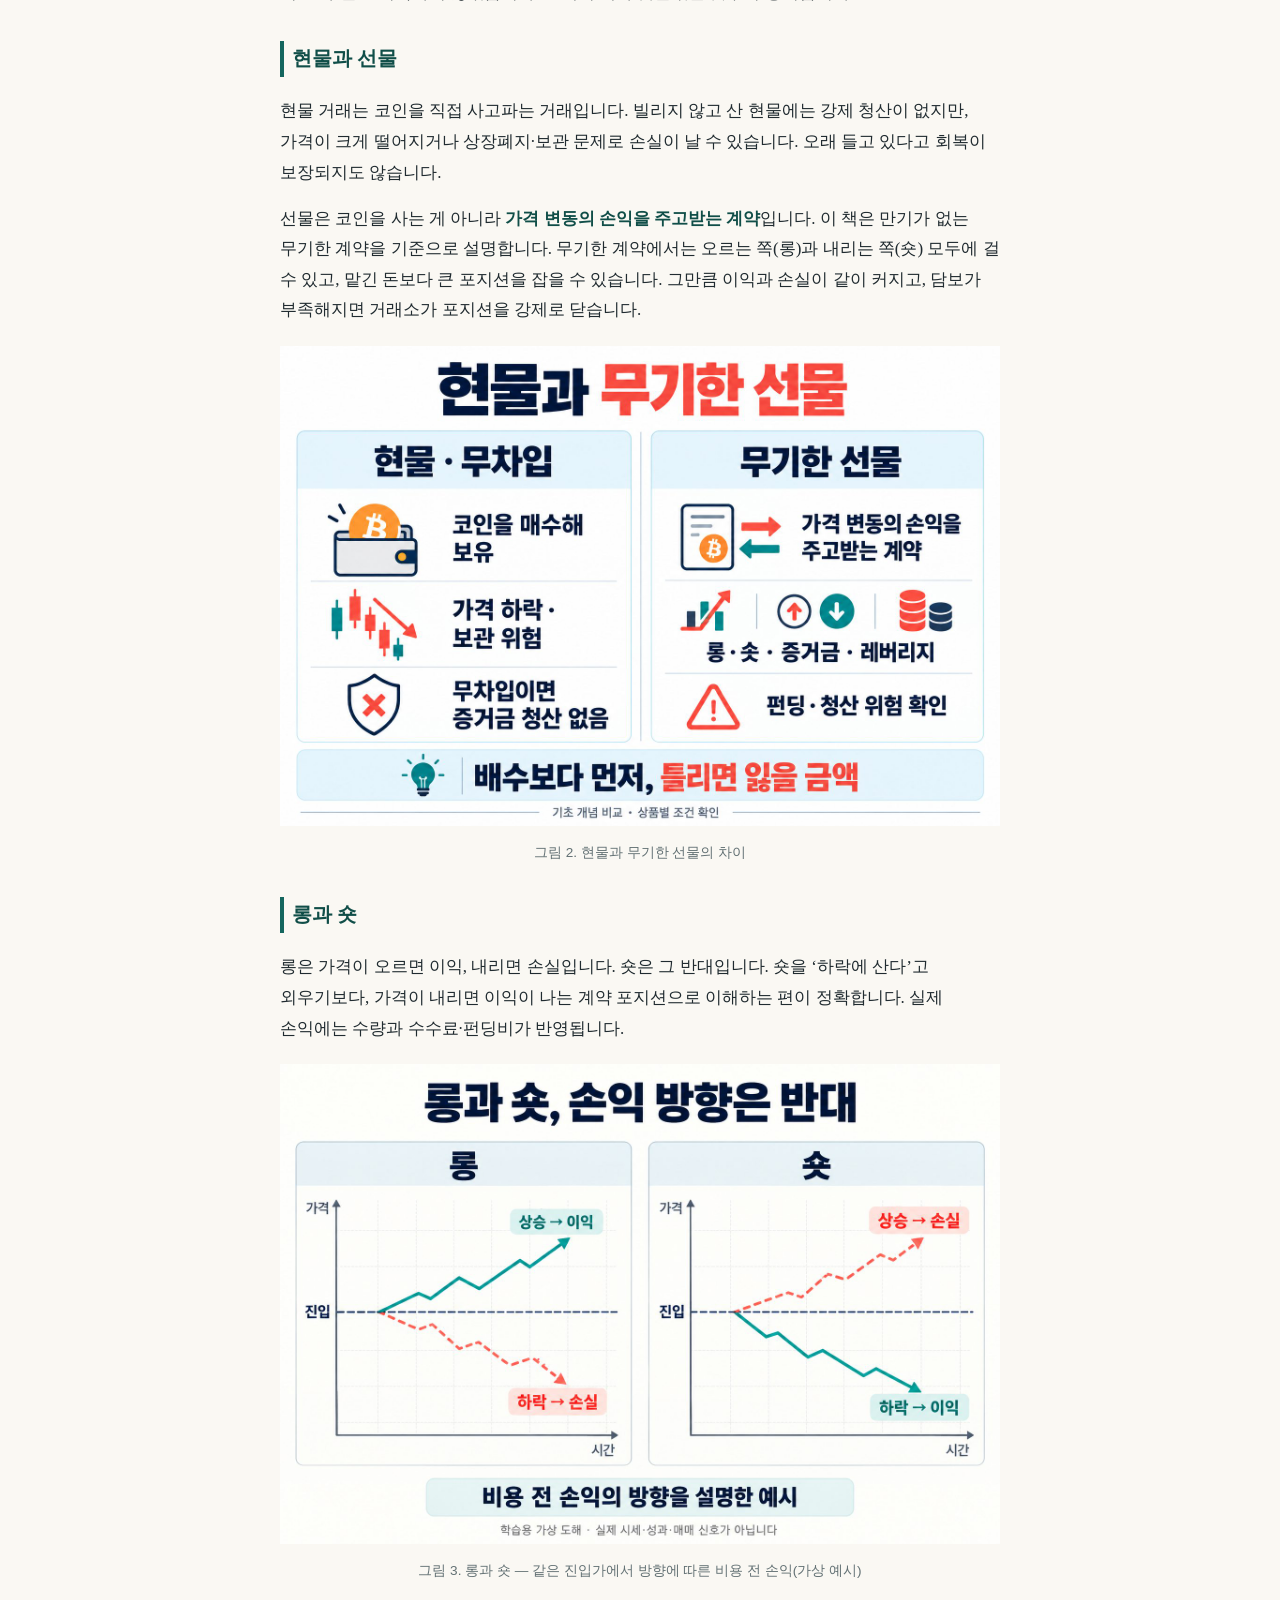
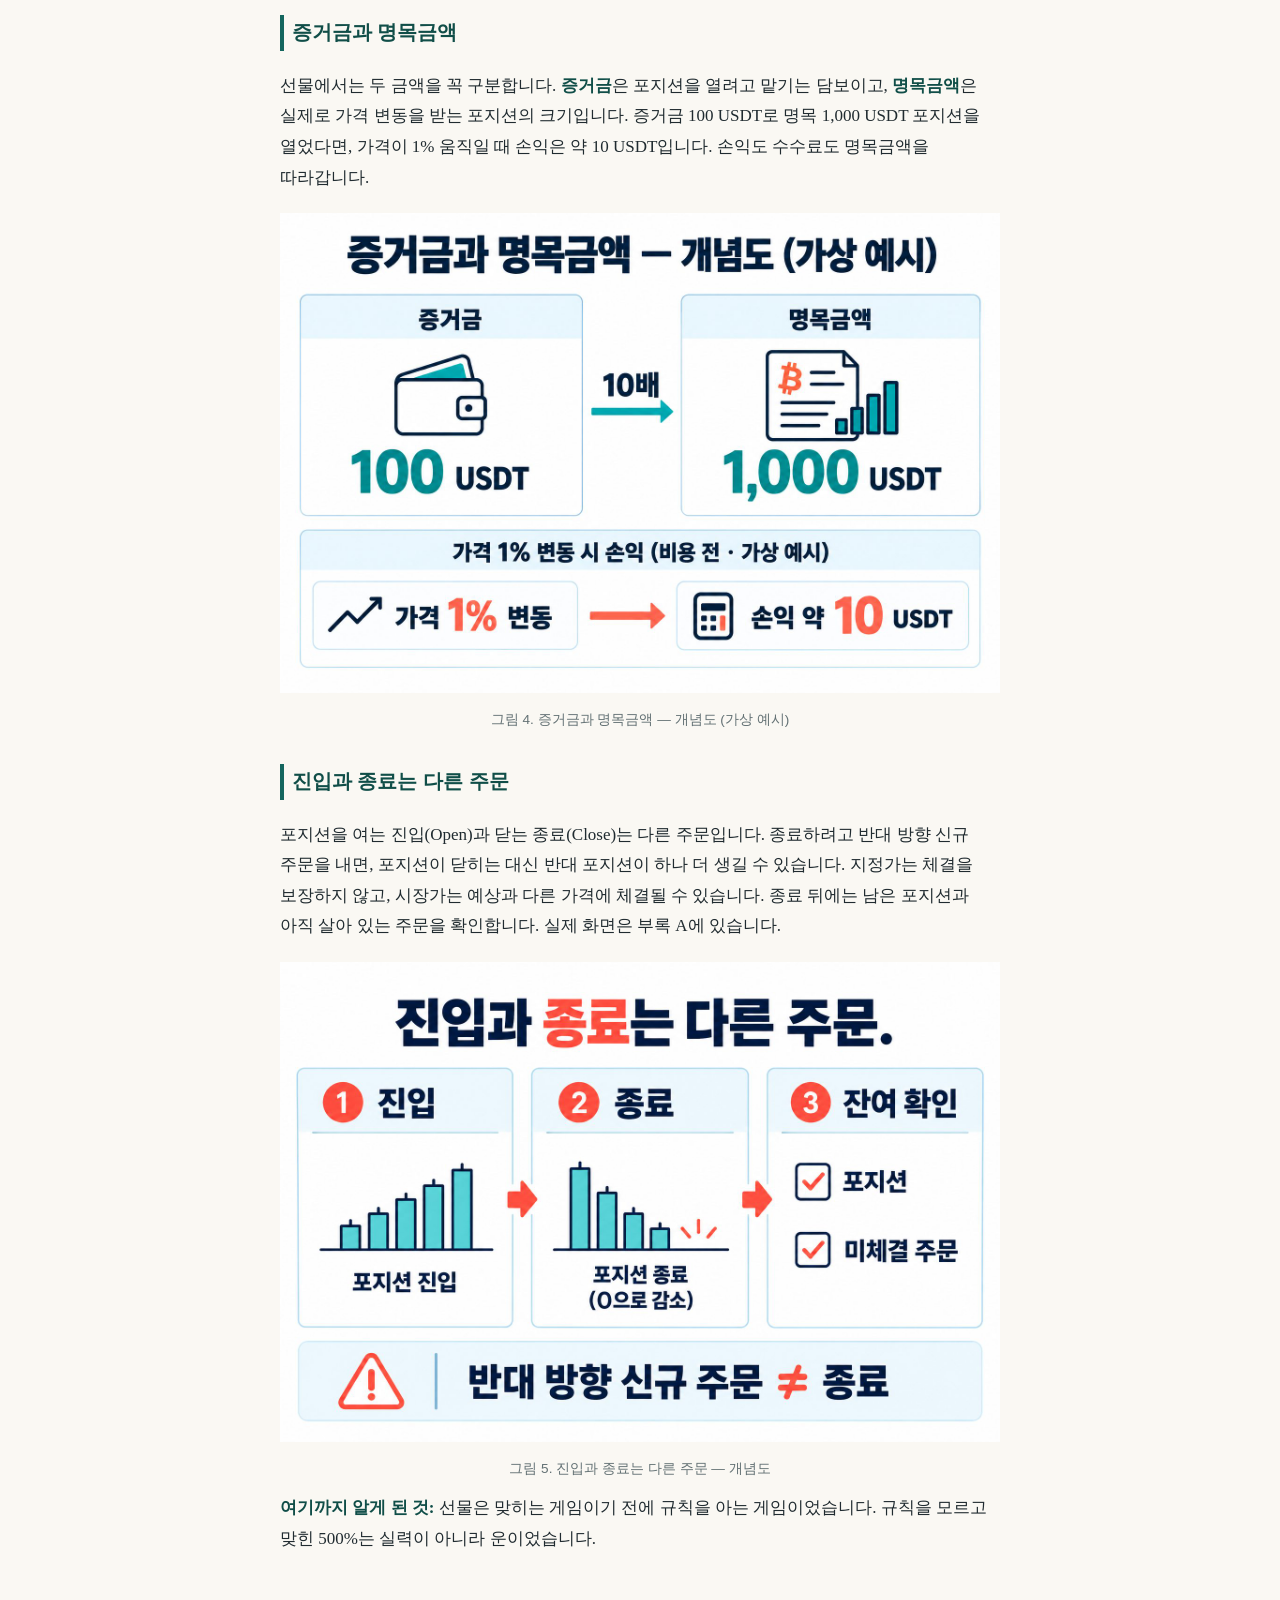
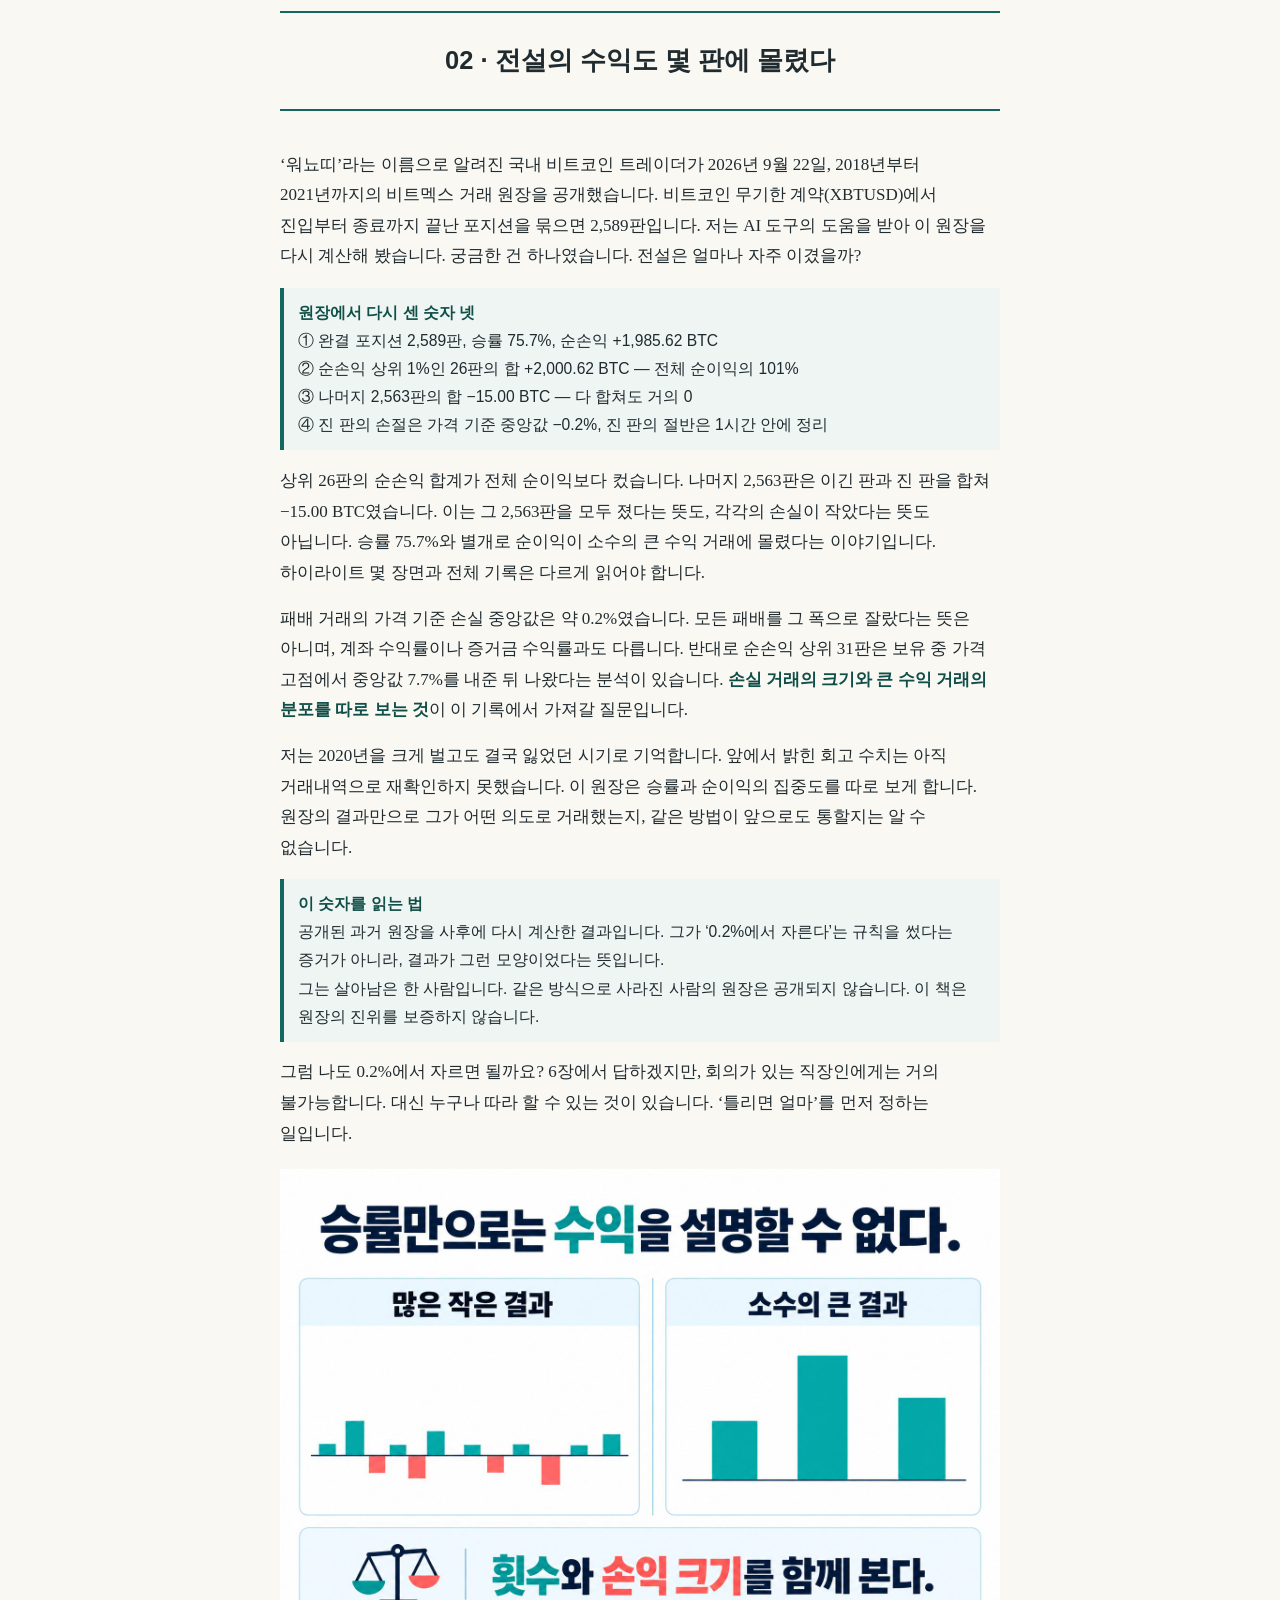
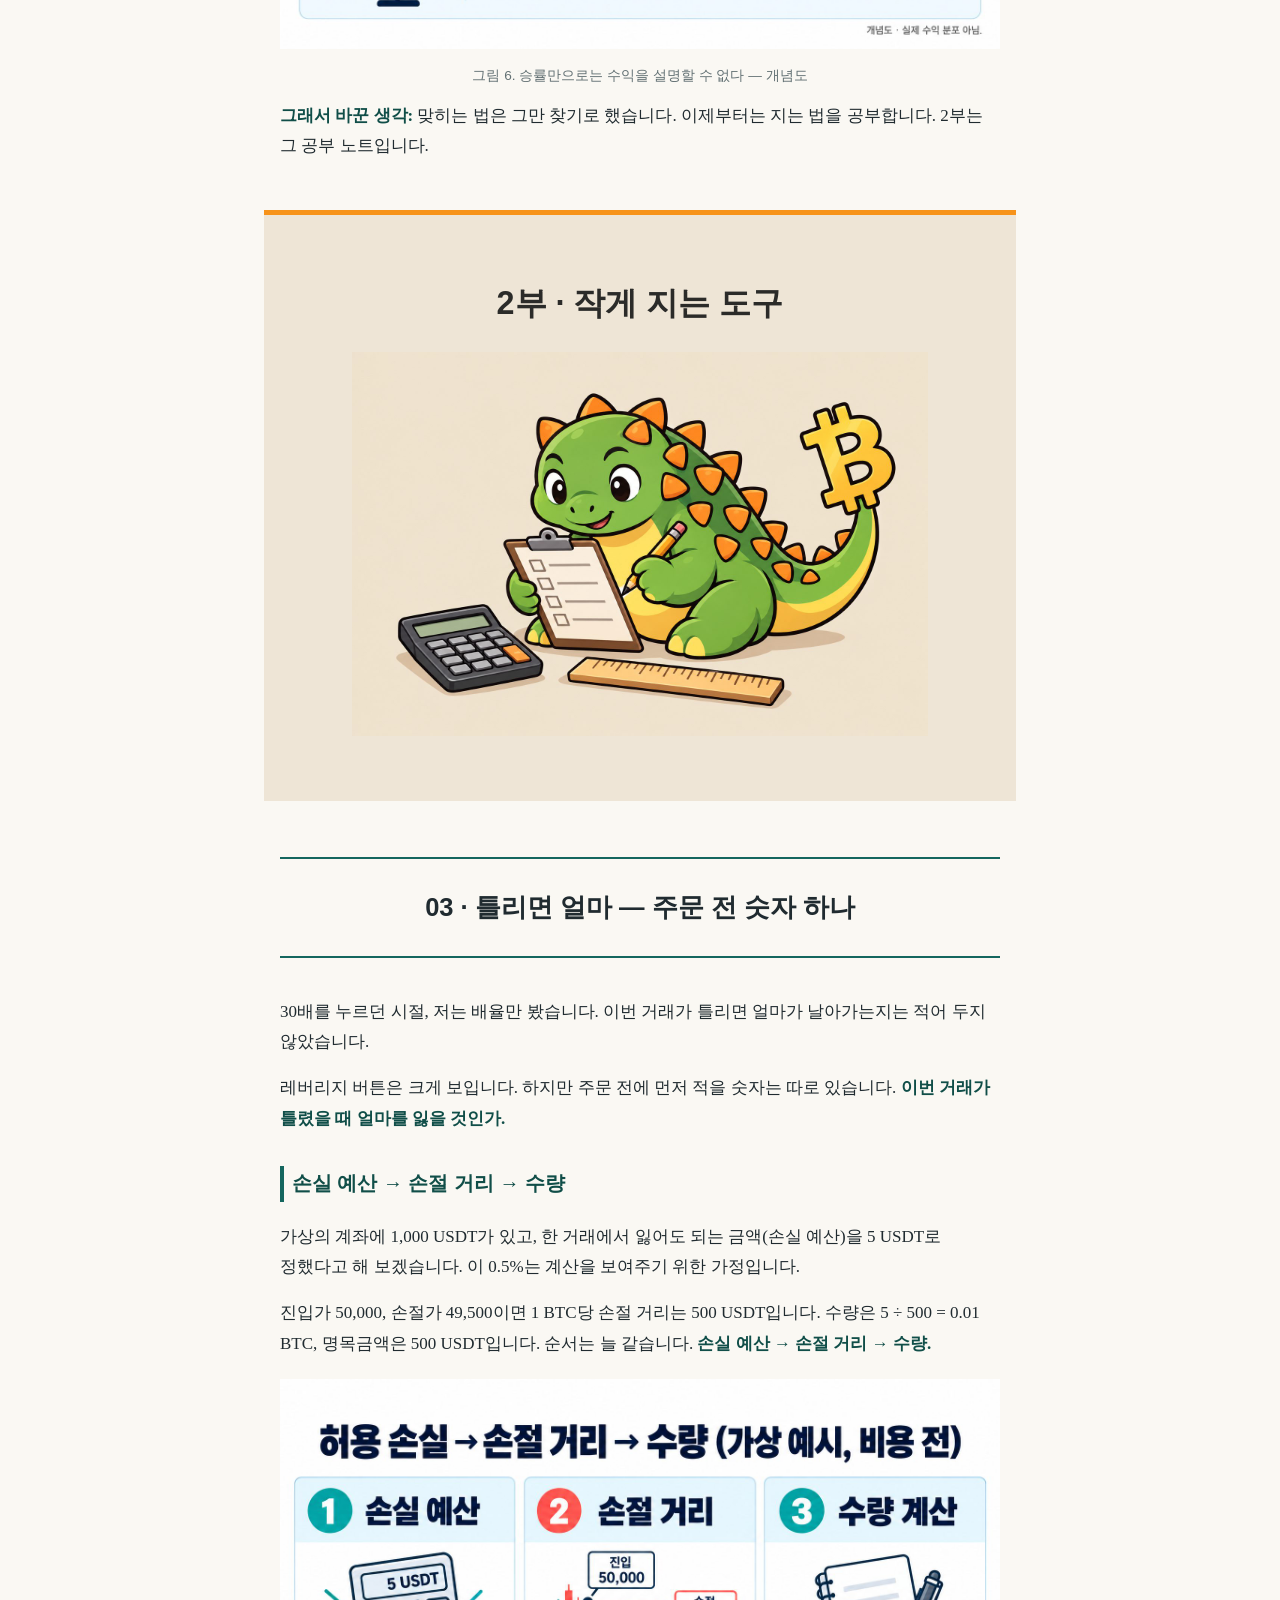
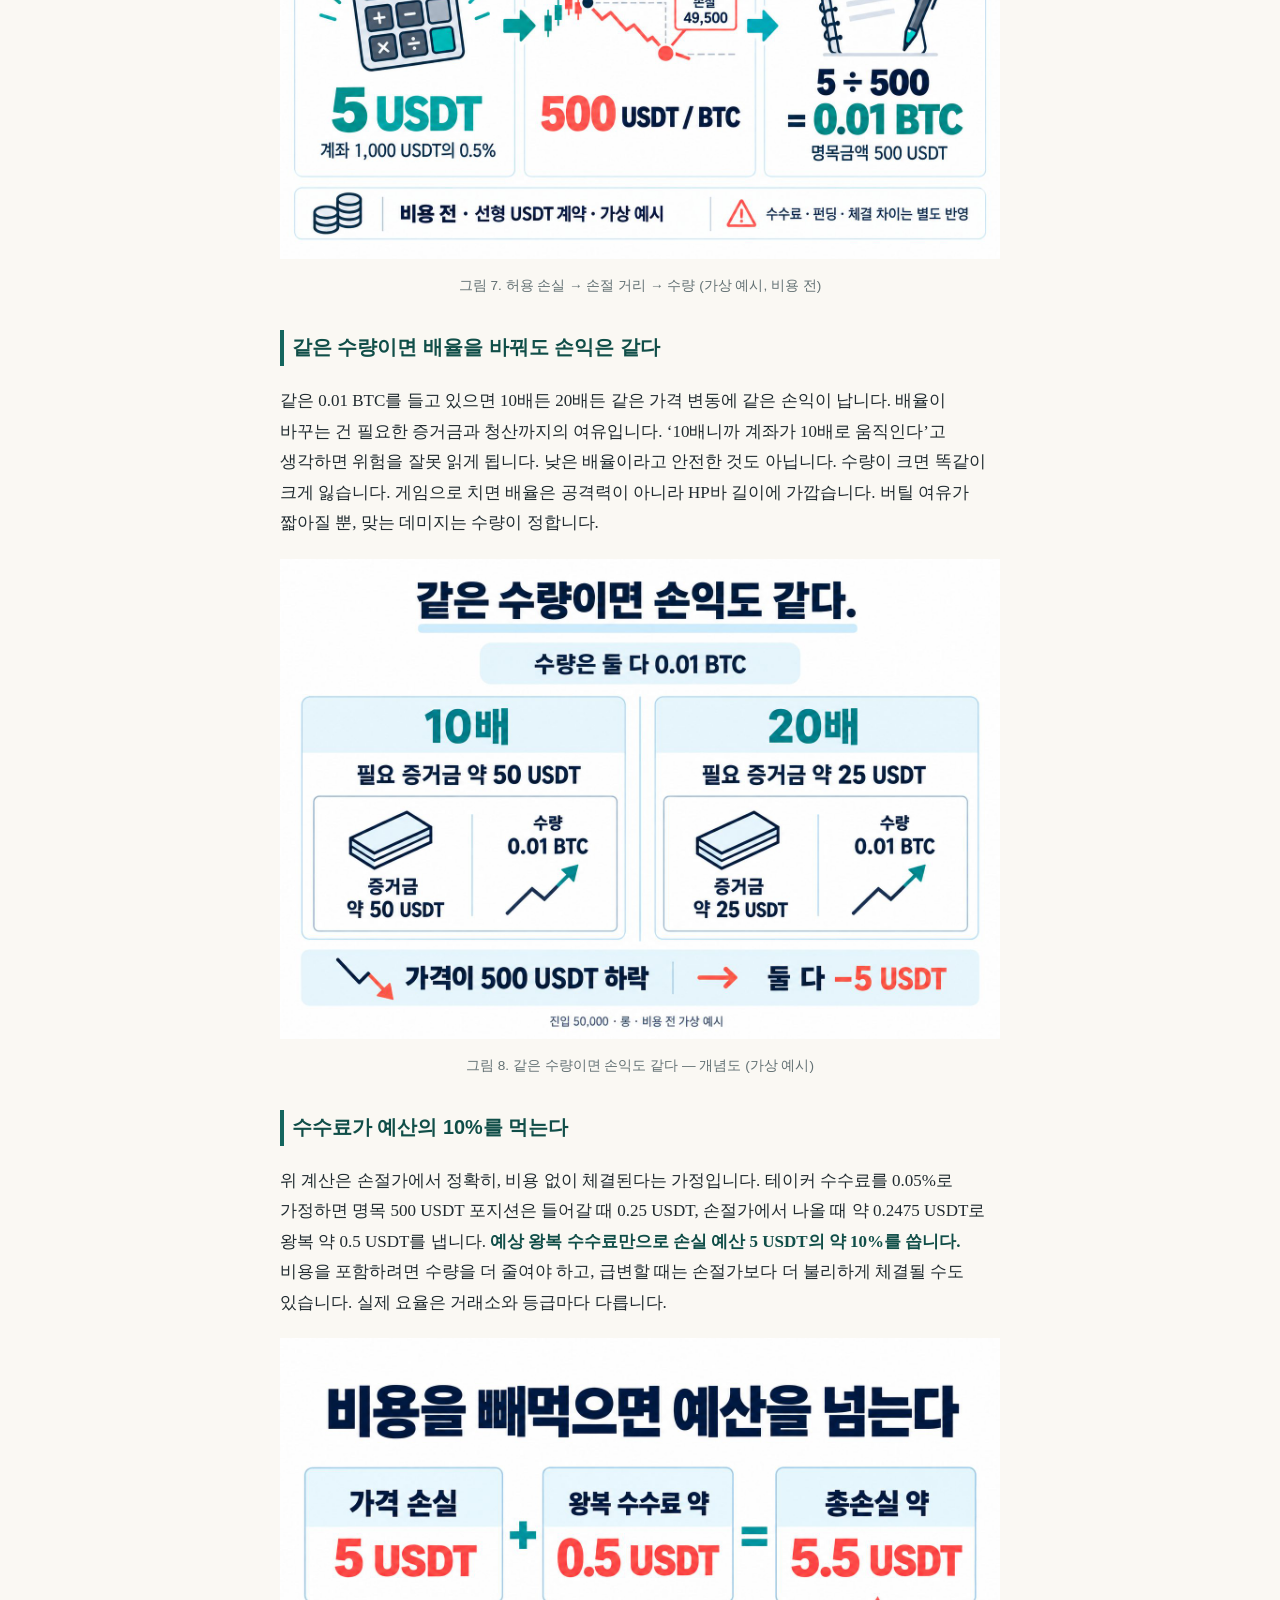
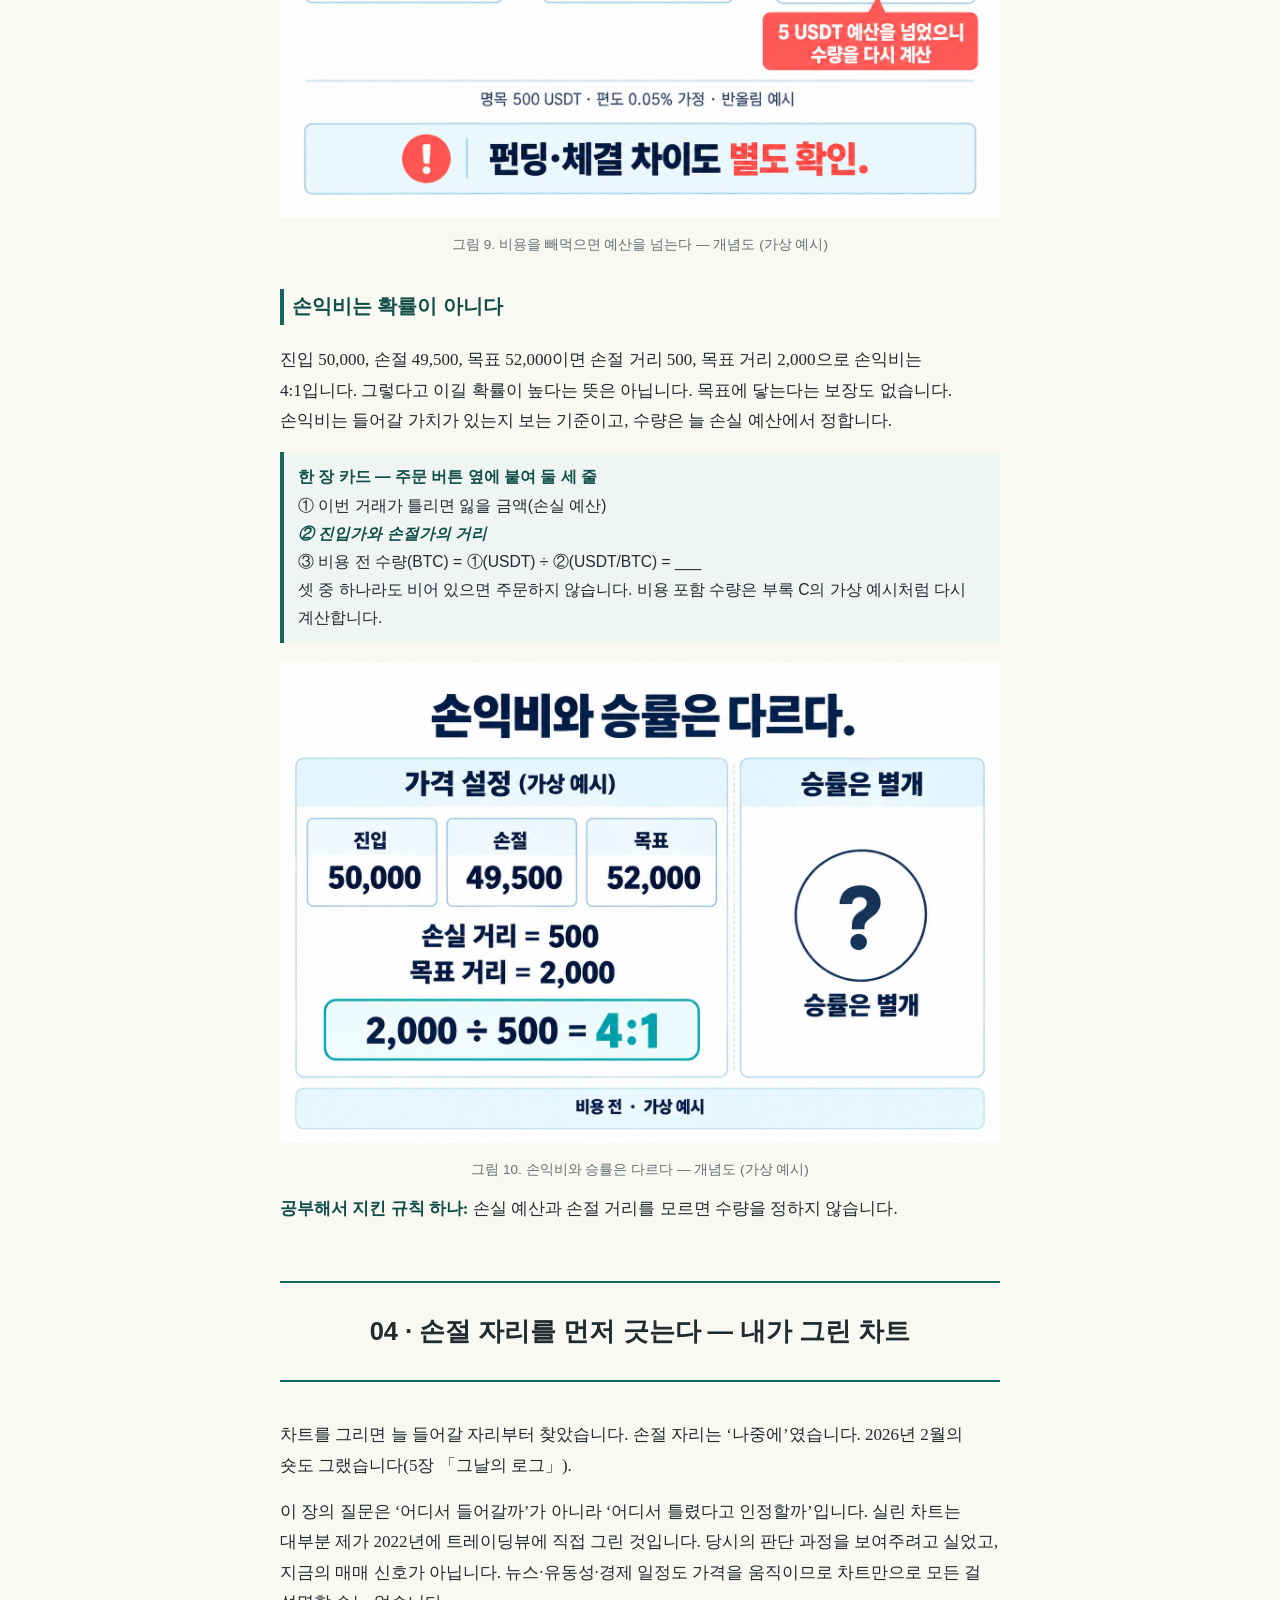
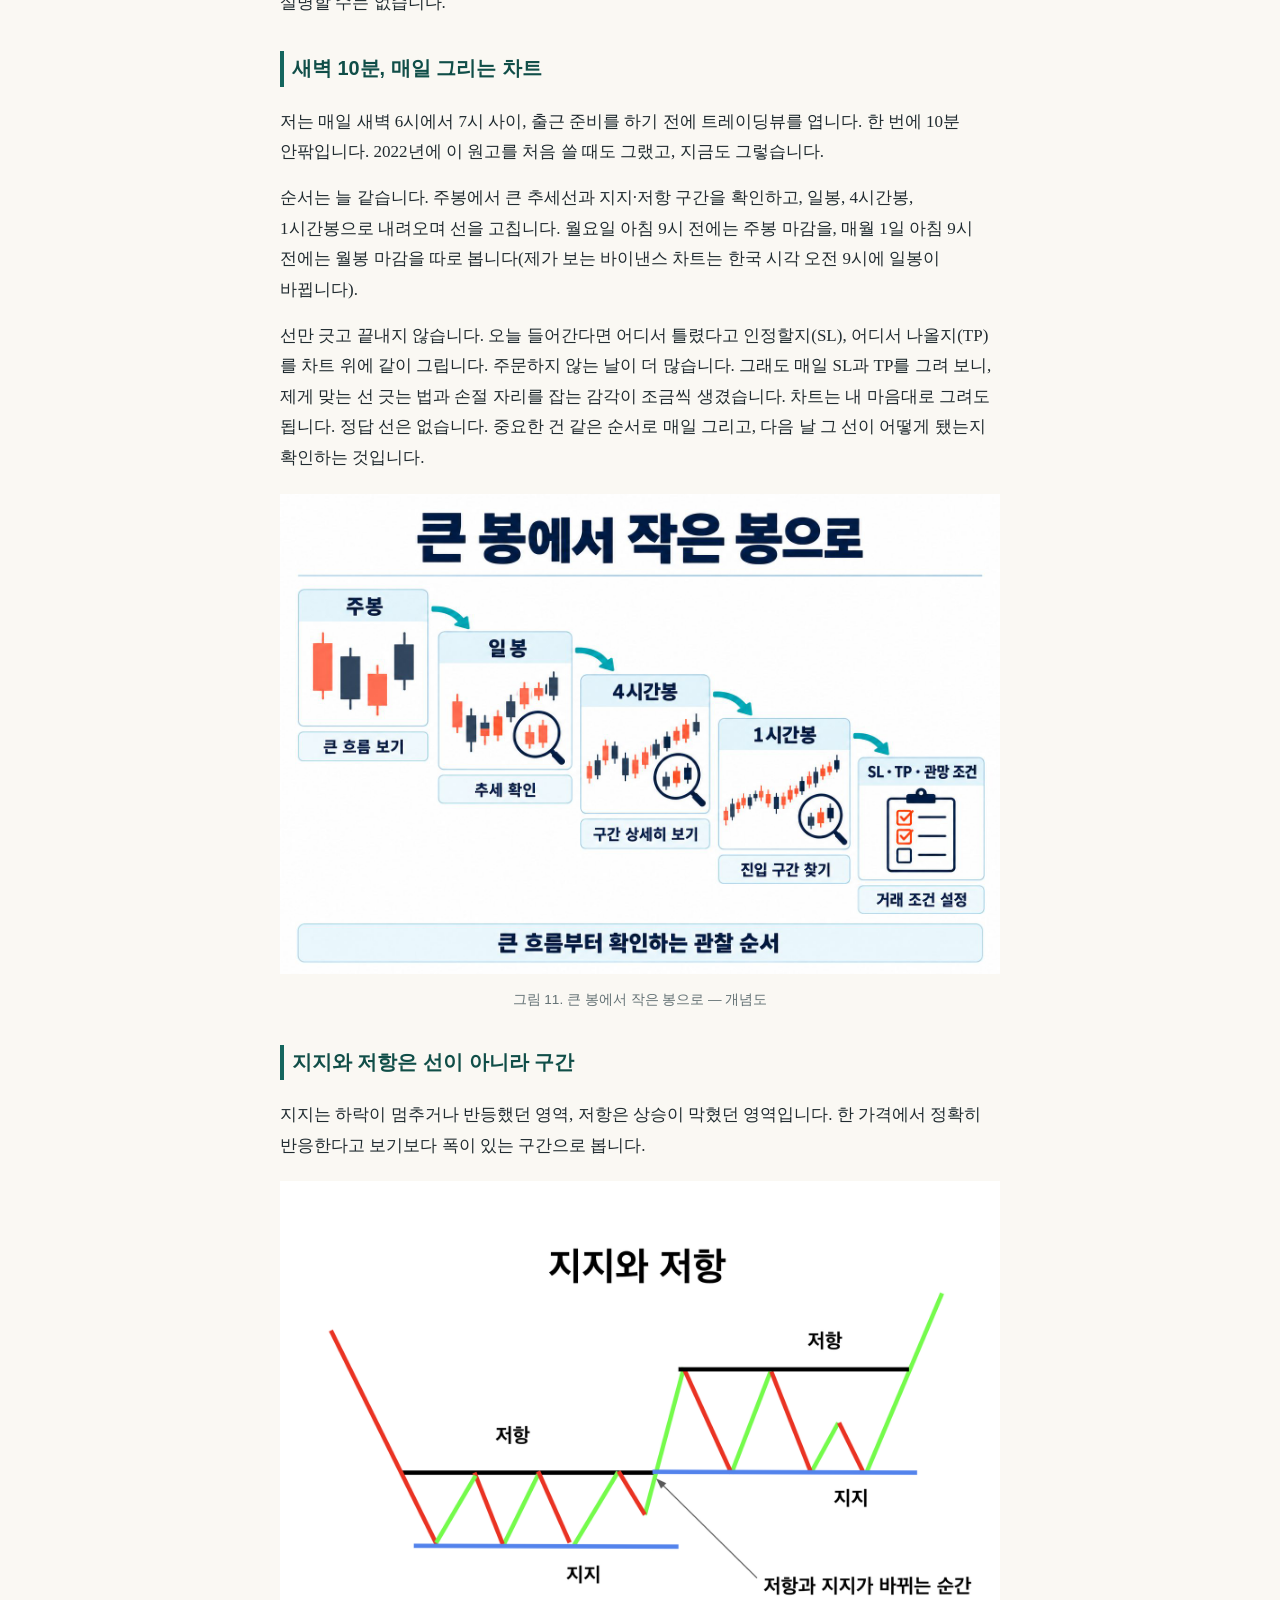
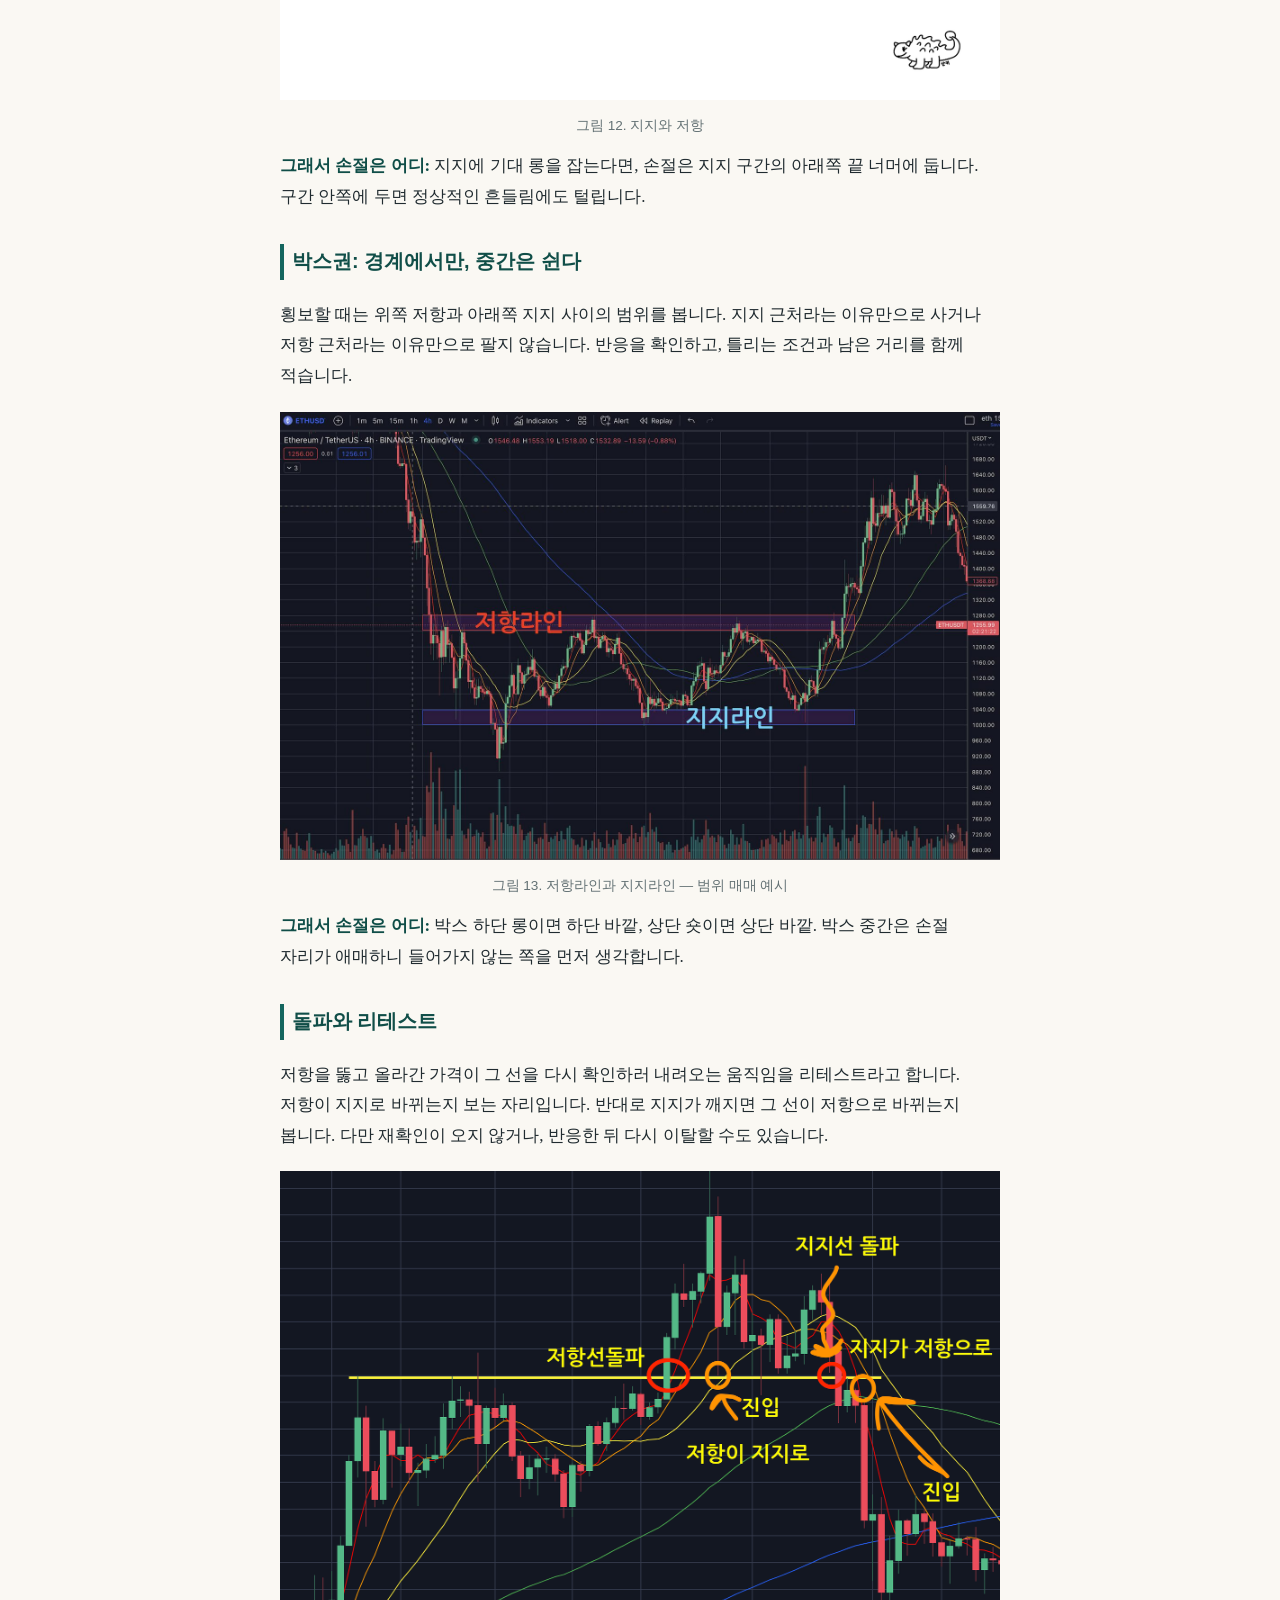
==== commit 1f3137dc: "v0.92 개정: 통계 해석·손절 설명·가상 활동지 보완" ====
--- a/read/index.html
+++ b/read/index.html
@@ -4,9 +4,9 @@
   <meta charset="utf-8" />
   <meta name="generator" content="pandoc" />
   <meta name="viewport" content="width=device-width, initial-scale=1.0, user-scalable=yes" />
-  <meta name="author" content="안키 (직장인 아빠)" />
-  <meta name="dcterms.date" content="2026-10-20" />
-  <meta name="description" content="비트코인 선물 초보용 v0.91 원고. v0.9 내용은 그대로 두고 문제→발상 전환→공부→지켰더니 흐름의 장 첫·끝 문장, 비유 세 줄, 기록이 쌓인다는 결말을 더한 PDF·EPUB 조판 원본이다." />
+  <meta name="author" content="안키" />
+  <meta name="dcterms.date" content="2026-10-23" />
+  <meta name="description" content="비트코인 선물을 해보려는 초보가 첫 주문 전에 거래 구조와 위험을 이해하고, 손실 예산·수량·손절 계획을 계산하며 거래 기록을 돌아보도록 돕는 안키의 입문 노트." />
   <title>비트코인 선물, 최소한 이것만</title>
   <style>
     /* Default styles provided by pandoc.
@@ -35,8 +35,8 @@
 <h1 class="title">비트코인 선물, 최소한 이것만</h1>
 <p class="subtitle">초보가 첫 주문 전에 알아야 할 7가지 — 맞히기 전에
 작게 지는 법</p>
-<p class="author">안키 (직장인 아빠)</p>
-<p class="date">2026-10-20</p>
+<p class="author">안키</p>
+<p class="date">2026-10-23</p>
 </header>
 <nav id="TOC" role="doc-toc">
 <ul>
@@ -45,8 +45,9 @@
 알다</a></li>
 <li><a href="#선물은-무엇을-사고파는가"
 id="toc-선물은-무엇을-사고파는가">01 · 선물은 무엇을 사고파는가</a></li>
-<li><a href="#전설도-거의-다-졌다" id="toc-전설도-거의-다-졌다">02 ·
-전설도 거의 다 졌다</a></li>
+<li><a href="#전설의-수익도-몇-판에-몰렸다"
+id="toc-전설의-수익도-몇-판에-몰렸다">02 · 전설의 수익도 몇 판에
+몰렸다</a></li>
 <li><a href="#부-작게-지는-도구" id="toc-부-작게-지는-도구">2부 · 작게
 지는 도구</a></li>
 <li><a href="#틀리면-얼마-주문-전-숫자-하나"
@@ -136,7 +137,10 @@
 있고, 맡긴 돈보다 큰 포지션을 잡을 수 있습니다. 그만큼 이익과 손실이
 같이 커지고, 담보가 부족해지면 거래소가 포지션을 강제로 닫습니다.</p>
 <div class="illustration">
-<p><img src="img/v091-fig02-style3.jpg" /></p>
+<figure>
+<img src="img/v091-fig02-style3.jpg" alt="현물과 무기한 선물의 차이" />
+<figcaption aria-hidden="true">현물과 무기한 선물의 차이</figcaption>
+</figure>
 <div class="caption">
 <p>그림 2. 현물과 무기한 선물의 차이</p>
 </div>
@@ -147,7 +151,12 @@
 이해하는 편이 정확합니다. 실제 손익에는 수량과 수수료·펀딩비가
 반영됩니다.</p>
 <div class="illustration">
-<p><img src="img/li48fyw1o0q9.jpg" /></p>
+<figure>
+<img src="img/li48fyw1o0q9.jpg"
+alt="롱과 숏 — 같은 진입가에서 방향에 따른 비용 전 손익(가상 예시)" />
+<figcaption aria-hidden="true">롱과 숏 — 같은 진입가에서 방향에 따른
+비용 전 손익(가상 예시)</figcaption>
+</figure>
 <div class="caption">
 <p>그림 3. 롱과 숏 — 같은 진입가에서 방향에 따른 비용 전 손익(가상
 예시)</p>
@@ -187,8 +196,8 @@
 <p><strong>여기까지 알게 된 것:</strong> 선물은 맞히는 게임이기 전에
 규칙을 아는 게임이었습니다. 규칙을 모르고 맞힌 500%는 실력이 아니라
 운이었습니다.</p>
-<h2 class="chapter" id="전설도-거의-다-졌다">02 · 전설도 거의 다
-졌다</h2>
+<h2 class="chapter" id="전설의-수익도-몇-판에-몰렸다">02 · 전설의 수익도
+몇 판에 몰렸다</h2>
 <p>‘워뇨띠’라는 이름으로 알려진 국내 비트코인 트레이더가 2026년 9월
 22일, 2018년부터 2021년까지의 비트멕스 거래 원장을 공개했습니다.
 비트코인 무기한 계약(XBTUSD)에서 진입부터 종료까지 끝난 포지션을 묶으면
@@ -202,17 +211,20 @@
 ④ 진 판의 손절은 가격 기준 중앙값 −0.2%, 진 판의 절반은 1시간 안에
 정리</p>
 </div>
-<p>상위 26판이 전체 순이익보다 많이 벌었습니다. 나머지 2,563판은 다
-합쳐도 거의 0입니다. 75%가 넘는 승률은 돈을 버는 장치라기보다, 큰 판이
-올 때까지 계좌를 지키는 장치였던 셈입니다. 우리가 본 건 하이라이트
-영상이었고, 풀버전은 2,563판짜리 ‘작게 지기’ 기록이었던 셈입니다.</p>
-<p>진 판은 가격이 겨우 0.2% 반대로 갔을 때 정리됐습니다. 틀렸다 싶으면
-바로 작게 졌다는 뜻입니다. 반대로 순손익 상위 31판은 고점에서 딱 팔지
-않고, 중앙값으로 고점 대비 7.7%를 내준 뒤에야 나왔습니다. <strong>작게
-지고, 맞은 판은 오래 탄 모양</strong>입니다.</p>
-<p>제 2020년과 정확히 반대였습니다. 저는 30배로 한 번 크게 맞혔고, 작게
-지는 법을 몰라 전부 잃었습니다. 그는 2,500번 넘게 작게 졌고, 그래서 큰
-판이 왔을 때 계좌가 살아 있었습니다.</p>
+<p>상위 26판의 순손익 합계가 전체 순이익보다 컸습니다. 나머지 2,563판은
+이긴 판과 진 판을 합쳐 −15.00 BTC였습니다. 이는 그 2,563판을 모두 졌다는
+뜻도, 각각의 손실이 작았다는 뜻도 아닙니다. 승률 75.7%와 별개로 순이익이
+소수의 큰 수익 거래에 몰렸다는 이야기입니다. 하이라이트 몇 장면과 전체
+기록은 다르게 읽어야 합니다.</p>
+<p>패배 거래의 가격 기준 손실 중앙값은 약 0.2%였습니다. 모든 패배를 그
+폭으로 잘랐다는 뜻은 아니며, 계좌 수익률이나 증거금 수익률과도 다릅니다.
+반대로 순손익 상위 31판은 보유 중 가격 고점에서 중앙값 7.7%를 내준 뒤
+나왔다는 분석이 있습니다. <strong>손실 거래의 크기와 큰 수익 거래의
+분포를 따로 보는 것</strong>이 이 기록에서 가져갈 질문입니다.</p>
+<p>저는 2020년을 크게 벌고도 결국 잃었던 시기로 기억합니다. 앞에서 밝힌
+회고 수치는 아직 거래내역으로 재확인하지 못했습니다. 이 원장은 승률과
+순이익의 집중도를 따로 보게 합니다. 원장의 결과만으로 그가 어떤 의도로
+거래했는지, 같은 방법이 앞으로도 통할지는 알 수 없습니다.</p>
 <div class="box">
 <p><strong>이 숫자를 읽는 법</strong><br />
 공개된 과거 원장을 사후에 다시 계산한 결과입니다. 그가 ‘0.2%에서
@@ -255,7 +267,12 @@
 수량은 5 ÷ 500 = 0.01 BTC, 명목금액은 500 USDT입니다. 순서는 늘
 같습니다. <strong>손실 예산 → 손절 거리 → 수량.</strong></p>
 <div class="illustration">
-<p><img src="img/v091-fig07-style3.jpg" /></p>
+<figure>
+<img src="img/v091-fig07-style3.jpg"
+alt="허용 손실 → 손절 거리 → 수량 (가상 예시, 비용 전)" />
+<figcaption aria-hidden="true">허용 손실 → 손절 거리 → 수량 (가상 예시,
+비용 전)</figcaption>
+</figure>
 <div class="caption">
 <p>그림 7. 허용 손실 → 손절 거리 → 수량 (가상 예시, 비용 전)</p>
 </div>
@@ -305,8 +322,9 @@
 <p><strong>한 장 카드 — 주문 버튼 옆에 붙여 둘 세 줄</strong><br />
 ① 이번 거래가 틀리면 잃을 금액(손실 예산) <strong><em><br />
 ② 진입가와 손절가의 거리 </em></strong><br />
-③ 수량 = ① ÷ ② = ___ (수수료·펀딩을 빼면 조금 더 줄인다)<br />
-셋 중 하나라도 비어 있으면 주문하지 않습니다.</p>
+③ 비용 전 수량(BTC) = ①(USDT) ÷ ②(USDT/BTC) = ___<br />
+셋 중 하나라도 비어 있으면 주문하지 않습니다. 비용 포함 수량은 부록 C의
+가상 예시처럼 다시 계산합니다.</p>
 </div>
 <div class="illustration">
 <figure>
@@ -358,7 +376,10 @@
 영역입니다. 한 가격에서 정확히 반응한다고 보기보다 폭이 있는 구간으로
 봅니다.</p>
 <div class="illustration">
-<p><img src="img/cus67dnsfpsn.png" /></p>
+<figure>
+<img src="img/cus67dnsfpsn.png" alt="지지와 저항" />
+<figcaption aria-hidden="true">지지와 저항</figcaption>
+</figure>
 <div class="caption">
 <p>그림 12. 지지와 저항</p>
 </div>
@@ -372,7 +393,12 @@
 근처라는 이유만으로 사거나 저항 근처라는 이유만으로 팔지 않습니다.
 반응을 확인하고, 틀리는 조건과 남은 거리를 함께 적습니다.</p>
 <div class="illustration">
-<p><img src="img/eo3tj6xpf8vs.jpg" /></p>
+<figure>
+<img src="img/eo3tj6xpf8vs.jpg"
+alt="저항라인과 지지라인 — 범위 매매 예시" />
+<figcaption aria-hidden="true">저항라인과 지지라인 — 범위 매매
+예시</figcaption>
+</figure>
 <div class="caption">
 <p>그림 13. 저항라인과 지지라인 — 범위 매매 예시</p>
 </div>
@@ -386,19 +412,27 @@
 지지가 깨지면 그 선이 저항으로 바뀌는지 봅니다. 다만 재확인이 오지
 않거나, 반응한 뒤 다시 이탈할 수도 있습니다.</p>
 <div class="illustration">
-<p><img src="img/orig_breakout_retest.png" /></p>
+<figure>
+<img src="img/orig_breakout_retest.png" alt="돌파 후 리테스트" />
+<figcaption aria-hidden="true">돌파 후 리테스트</figcaption>
+</figure>
 <div class="caption">
 <p>그림 14. 돌파 후 리테스트</p>
 </div>
 </div>
-<p><strong>그래서 손절은 어디:</strong> 돌파한 선 위에서 리테스트를 보고
-롱을 잡았다면, 그 선 아래로 다시 확실히 마감할 때가 ‘틀렸다’입니다.</p>
+<p><strong>종가 판단과 손절 주문:</strong> 돌파한 선 아래로 다시
+마감하면 시나리오를 재검토합니다. 이것과 실제 손절 주문은 별개입니다.
+진입 전에 손실 예산에 맞는 종료 주문 가격과 수량을 정하며, 그 가격이
+먼저 트리거되면 종가를 기다리려고 손절을 미루지 않습니다.</p>
 <h3 id="실제-차트-1-중장기-이더리움-주봉2022년">실제 차트 1 — 중장기:
 이더리움 주봉(2022년)</h3>
 <p>아래는 2022년 11월 무렵 제가 그린 이더리움 주봉입니다. 2021년 11월
 고점부터 이어진 하락 추세선을 1년 가까이 넘지 못하고 있었습니다.</p>
 <div class="illustration">
-<p><img src="img/h0q12duxxx51.jpg" /></p>
+<figure>
+<img src="img/h0q12duxxx51.jpg" alt="이더리움 주봉" />
+<figcaption aria-hidden="true">이더리움 주봉</figcaption>
+</figure>
 <div class="caption">
 <p>그림 15. 이더리움 주봉</p>
 </div>
@@ -406,16 +440,22 @@
 <p>당시 해석은 이랬습니다. 큰 흐름은 아직 하락이다. 주봉 마감에서 20주
 이동평균선과 추세선을 거래량과 함께 강하게 넘으면 그때 롱을 검토한다.
 20주선을 회복하지 못하면 당분간 하락으로 본다.</p>
-<p><strong>그래서 손절은 어디:</strong> 추세선 돌파 롱이라면, 주봉이
-다시 추세선 아래로 마감할 때가 틀린 자리입니다. 주봉 손절은 폭이 넓으니
-3장의 계산대로 수량을 크게 줄여야 합니다.</p>
+<p><strong>종가 판단과 손절 주문:</strong> 주봉이 다시 추세선 아래로
+마감하면 분석 시나리오를 재검토합니다. 주봉 마감까지 손실을 그대로
+버틴다는 뜻은 아닙니다. 실제 포지션은 진입 전에 정한 종료 주문 가격과
+수량으로 관리하며, 가격 트리거가 먼저 실행되면 그 주문을 따릅니다.
+허용할 손절 거리로는 손실 예산을 맞출 수 없다면 진입하지 않는 선택도
+있습니다.</p>
 <h3 id="실제-차트-2-단기-폴리곤-4시간봉-15분봉2022년">실제 차트 2 —
 단기: 폴리곤 4시간봉 → 15분봉(2022년)</h3>
 <p>단기로 볼 때도 큰 봉부터 내려옵니다. 폴리곤(MATIC) 4시간봉은
 비트코인이 크게 빠지는 동안에도 상승 채널을 지켰고, 1.02 부근은 여러 번
 지지와 저항을 받은 수평선이었습니다.</p>
 <div class="illustration">
-<p><img src="img/uz8v05syf5yd.jpg" /></p>
+<figure>
+<img src="img/uz8v05syf5yd.jpg" alt="폴리곤 4시간봉" />
+<figcaption aria-hidden="true">폴리곤 4시간봉</figcaption>
+</figure>
 <div class="caption">
 <p>그림 16. 폴리곤 4시간봉</p>
 </div>
@@ -424,20 +464,31 @@
 당시에는 15분봉 마감을 보며 그 자리에서 짧은 반등을 노리고, 채널 하단이
 거래량과 함께 깨지면 짧은 숏을 검토했습니다.</p>
 <div class="illustration">
-<p><img src="img/91k7srf9kv1z.jpg" /></p>
+<figure>
+<img src="img/91k7srf9kv1z.jpg" alt="폴리곤 15분봉" />
+<figcaption aria-hidden="true">폴리곤 15분봉</figcaption>
+</figure>
 <div class="caption">
 <p>그림 17. 폴리곤 15분봉</p>
 </div>
 </div>
-<p><strong>그래서 손절은 어디:</strong> 1.02 지지 롱이면 1.02 아래 마감,
-채널 이탈 숏이면 다시 채널 안으로 돌아오는 마감입니다.</p>
+<p><strong>종가 판단과 손절 주문:</strong> 1.02 지지 롱은 그 아래 마감,
+채널 이탈 숏은 다시 채널 안으로 돌아오는 마감을 분석 재검토 기준으로
+봅니다. 실제 주문의 종료 가격은 종가 조건과 구분해 미리 정합니다. 손실
+제한 주문이 먼저 실행됐다면 봉 마감을 기다리기 위해 다시 위험을 늘리지
+않습니다.</p>
 <h3
 id="실제-차트-3-매매-영역-정하기-비트코인-4시간봉2022년-11월-14일">실제
 차트 3 — 매매 영역 정하기: 비트코인 4시간봉(2022년 11월 14일)</h3>
 <p>매매할 영역과 하지 않을 영역을 먼저 나눕니다. 초록 동그라미는 18.6k
 부근에서 여러 번 지지를 받은 자리입니다.</p>
 <div class="illustration">
-<p><img src="img/gvtl8n5225fw.jpg" /></p>
+<figure>
+<img src="img/gvtl8n5225fw.jpg"
+alt="비트코인 4시간봉, 2022년 11월 14일" />
+<figcaption aria-hidden="true">비트코인 4시간봉, 2022년 11월
+14일</figcaption>
+</figure>
 <div class="caption">
 <p>그림 18. 비트코인 4시간봉, 2022년 11월 14일</p>
 </div>
@@ -457,7 +508,12 @@
 봅니다. 아래 비트코인 4시간봉은 저점과 고점이 함께 높아지는 상승 쐐기
 모양이었고, 하단 추세선을 이탈하면 크게 밀릴 수 있는 자리였습니다.</p>
 <div class="illustration">
-<p><img src="img/z3rzvl1dfagv.jpg" /></p>
+<figure>
+<img src="img/z3rzvl1dfagv.jpg"
+alt="비트코인 4시간봉, 2022년 8월 11일 17시 무렵부터" />
+<figcaption aria-hidden="true">비트코인 4시간봉, 2022년 8월 11일 17시
+무렵부터</figcaption>
+</figure>
 <div class="caption">
 <p>그림 19. 비트코인 4시간봉, 2022년 8월 11일 17시 무렵부터</p>
 </div>
@@ -505,7 +561,12 @@
 종료입니다.</strong> 청산가를 손절가처럼 쓰지 않습니다. 손절은 반드시
 청산가보다 훨씬 앞에 둡니다.</p>
 <div class="illustration">
-<p><img src="img/v091-fig21-style3.jpg" /></p>
+<figure>
+<img src="img/v091-fig21-style3.jpg"
+alt="손절과 청산 — 종료 계획과 강제 종료" />
+<figcaption aria-hidden="true">손절과 청산 — 종료 계획과 강제
+종료</figcaption>
+</figure>
 <div class="caption">
 <p>그림 21. 손절과 청산 — 종료 계획과 강제 종료</p>
 </div>
@@ -565,8 +626,8 @@
 반등했고, 결국 손으로 손절했다.<br />
 <strong>몰랐던 것:</strong> 29% 빠진 뒤에 타는 숏은 추세가 아니라
 추격이다. 익절만 걸린 주문은 반쪽짜리 계획이다.<br />
-<strong>지금의 규칙:</strong> 모든 선물 주문에는 손절이 먼저 들어간다.
-손절 칸이 비어 있으면 주문 버튼을 누르지 않는다.</p>
+<strong>복기에서 정리한 규칙:</strong> 모든 선물 주문에는 손절이 먼저
+들어간다. 손절 칸이 비어 있으면 주문 버튼을 누르지 않는다.</p>
 </div>
 <div class="box">
 <p><strong>그날의 로그 — 2026년 3월, 11배 롱을 이틀 반 들고 버틴
@@ -577,9 +638,9 @@
 간다. 이틀 반을 버티다 증거금 기준 −20.7%로 닫았다.<br />
 <strong>몰랐던 것:</strong> 틀린 진입보다 무서운 건 틀린 뒤에도 계속
 들고 가는 보유다. ‘이번만’은 시장이 제일 좋아하는 먹잇감이다.<br />
-<strong>지금의 규칙:</strong> 손절 숫자와 ‘이 생각이 틀렸다’는 문장 한
-줄이 없으면 주문하지 않는다. 손실 직후에는 4시간봉 하나가 닫힐 때까지
-쉰다. 스윙은 5배 이하만 본다.</p>
+<strong>복기에서 정리한 규칙:</strong> 손절 숫자와 ‘이 생각이 틀렸다’는
+문장 한 줄이 없으면 주문하지 않는다. 손실 직후에는 4시간봉 하나가 닫힐
+때까지 쉰다. 스윙은 5배 이하만 본다.</p>
 </div>
 <div class="illustration">
 <figure>
@@ -639,11 +700,12 @@
 돌봐야 하고, 잠도 자야 합니다. 이 일정은 매매 뒤에 끼워 넣을 빈칸이
 아니라 처음부터 계획에 들어갈 조건입니다.</p>
 <h3 id="손절을-따라-하면-생기는-일">0.2% 손절을 따라 하면 생기는 일</h3>
-<p>2장의 0.2% 손절은 화면 앞에 붙어 있는 사람의 무기입니다. 진 판의
-절반을 1시간 안에 정리하려면 계속 지켜봐야 합니다. 비트코인은 몇 시간
-사이에도 0.2%쯤은 쉽게 오르내립니다. 직장인이 같은 폭으로 손절을 걸면,
-오전 회의를 마치고 나왔을 때 손절은 이미 나가 있고 가격은 원래 생각한
-방향으로 가 있기 일쑤입니다.</p>
+<p>2장의 0.2%는 과거 패배 거래를 요약한 중앙값이지, 누구에게나 맞는 손절
+폭이 아닙니다. 진 판의 절반이 1시간 안에 끝났다는 통계만으로 수동
+감시·자동 주문 중 무엇을 썼는지도 알 수 없습니다. 좁은 손절은 작은 가격
+변동에도 실행될 수 있습니다. 직장인에게 필요한 질문은 그 수치를 따라
+할지가 아니라, 내가 볼 수 있는 시간과 선택한 가격 구간에 맞춰 손실
+예산을 설계할 수 있느냐입니다.</p>
 <div class="illustration">
 <figure>
 <img src="img/v091-fig26-style3.jpg" alt="내가 볼 수 있는 시간부터" />
@@ -708,8 +770,9 @@
 부업이다.<br />
 <strong>몰랐던 것:</strong> 직장인에게 매일 단타는 실력보다 시간과
 멘탈의 문제다.<br />
-<strong>지금의 규칙:</strong> 매일 하는 단타는 하지 않는다. 정해 둔
-시각에 볼 수 있는 스윙만 보고, 볼 수 없는 날은 관망을 계획에 넣는다.</p>
+<strong>복기에서 정리한 규칙:</strong> 매일 하는 단타는 하지 않는다.
+정해 둔 시각에 볼 수 있는 스윙만 보고, 볼 수 없는 날은 관망을 계획에
+넣는다.</p>
 </div>
 <div class="illustration">
 <figure>
@@ -733,17 +796,18 @@
 원장이었습니다. 그 그림들을 다시 넘겨 보며 어떤 선이 맞았고 어떤 SL이
 너무 좁았는지 적기 시작하면서, 남의 매매법이 아니라 제 매매법이 보이기
 시작했습니다.</p>
-<h3 id="그랬더니">그랬더니</h3>
-<p>솔직히 아직 배우는 중입니다. 대신 주문 전에 두 줄을 먼저 적습니다.
-손절 숫자, 그리고 이 생각이 틀렸다고 판단할 문장 한 줄. 매일 하던 단타는
-그만뒀고, 스윙은 5배 이하로만 봅니다. 손실이 난 날은 4시간봉 하나가 닫힐
-때까지 차트를 끕니다.</p>
-<p>부자가 되지는 않았습니다. 대신 제 기록에서 −20%짜리 날이 사라졌고,
-‘오늘은 안 들어간다’고 적은 날이 늘었습니다. 지금도 틀립니다. 다만
-틀렸을 때 얼마를 잃을지는 이제 제가 정합니다.</p>
-<p>크게 이기는 날은 없었습니다. 대신 크게 지는 날이 사라지자, 매매가 한
-판 한 판 기록으로 쌓이기 시작했습니다. 적금 붓듯 매매 기록을 적립하는
-셈입니다. 그 기록에서 무엇을 읽어 내는지가 이 장의 나머지입니다.</p>
+<h3 id="아직-결과로-말할-수-없는-것">아직 결과로 말할 수 없는 것</h3>
+<p>손절 숫자와 이 생각이 틀렸다고 판단할 문장 한 줄을 주문 전에 정하자는
+것이 이 책의 원칙입니다. 다만 원칙을 적어 두는 일과 실제로 지킨 일,
+그리고 손실이 줄어든 결과는 서로 다릅니다.</p>
+<p>이 원고에서는 같은 기간·같은 측정 기준으로 원칙 적용 전후의 성과를
+검증하지 못했습니다. 그래서 큰 손실이 사라졌다거나 특정 비율의 손실을
+더는 보지 않는다고 말하지 않겠습니다. 현재의 습관과 준수 여부도 기록으로
+확인할 몫입니다.</p>
+<p>남길 것은 성공담보다 확인할 수 있는 기록입니다. 한 판씩 계획과 실제
+행동을 적립하고, 그 기록에서 무엇을 읽을지 정하는 방법을 아래에
+정리했습니다. 빈 활동지를 채웠다는 이유만으로 효과가 검증되는 것은
+아닙니다.</p>
 <h3 id="리뷰-3단계">리뷰 3단계</h3>
 <p><strong>1단계, 기록합니다.</strong> 주문 전에 진입 이유, 손절 숫자,
 무효화 문장, 볼 수 없는 시간을 적습니다. 끝나면 실제 진입·종료, 비용,
@@ -775,8 +839,8 @@
 <p>열 번 중 여섯 번 이겨도 잔액은 줄 수 있습니다. 여섯 번 1씩 벌고 네 번
 2씩 잃으면 비용 전에도 −2입니다. 반대로 승률 40%라도 평균 이익이 손실의
 두 배면 거래당 +0.2R(R은 처음 정한 손실 예산)입니다. 2장의 원장도 같은
-이야기였습니다. 승률 75%보다 중요한 건 상위 26판이 얼마나 컸고, 나머지
-판이 얼마나 작게 졌느냐였습니다.</p>
+이야기였습니다. 승률 75%만 보는 대신 상위 26판의 수익 집중과 나머지
+거래의 합산 손익, 패배 거래의 손실 분포를 나눠 봐야 했습니다.</p>
 <p>원장을 나눠 보면 스타일도 보입니다. 같은 원장을 진입 직전 4시간의
 가격 방향으로 나눠 보니, 그는 흐름과 반대로 들어가는 역추세 진입을 더
 자주 했습니다(1,619판). 그런데 순이익은 흐름과 같은 방향의 추세
@@ -832,7 +896,11 @@
 입력 ④ 수량 단위가 코인인지 계약인지 금액인지 확인 ⑤ 방향·수량·손절
 계획을 다시 보고 주문합니다.</p>
 <div class="illustration">
-<p><img src="img/l5c7h187a71m.jpg" /></p>
+<figure>
+<img src="img/l5c7h187a71m.jpg" alt="포지션 진입 — Bitget 과거 화면" />
+<figcaption aria-hidden="true">포지션 진입 — Bitget 과거
+화면</figcaption>
+</figure>
 <div class="caption">
 <p>그림 33. 포지션 진입 — Bitget 과거 화면</p>
 </div>
@@ -841,7 +909,12 @@
 <p>① 종료(Close) 탭 ② 지정가·시장가 ③ 가격 ④ 전체인지 일부인지 수량 확인
 ⑤ 종료 뒤 남은 포지션과 살아 있는 주문을 확인합니다.</p>
 <div class="illustration">
-<p><img src="img/bybit_close_masked.jpg" /></p>
+<figure>
+<img src="img/bybit_close_masked.jpg"
+alt="포지션 종료 — Bybit 과거 화면(계좌 정보는 가림)" />
+<figcaption aria-hidden="true">포지션 종료 — Bybit 과거 화면(계좌 정보는
+가림)</figcaption>
+</figure>
 <div class="caption">
 <p>그림 34. 포지션 종료 — Bybit 과거 화면(계좌 정보는 가림)</p>
 </div>
@@ -851,7 +924,12 @@
 기준(최종 체결가·마크가격 등)과 실제 주문 방식을 확인하고, 보유 중에
 조건을 바꿨다면 수량과 가격이 의도대로 남았는지 확인합니다.</p>
 <div class="illustration">
-<p><img src="img/2dwaadp59e2v.jpg" /></p>
+<figure>
+<img src="img/2dwaadp59e2v.jpg"
+alt="손절·익절 설정 — Bybit 과거 화면" />
+<figcaption aria-hidden="true">손절·익절 설정 — Bybit 과거
+화면</figcaption>
+</figure>
 <div class="caption">
 <p>그림 35. 손절·익절 설정 — Bybit 과거 화면</p>
 </div>
@@ -862,13 +940,23 @@
 고릅니다. 배수와 모드를 바꿔도 손실 예산과 수량 계산이 먼저입니다.
 화면의 125배는 사용을 권하는 값이 아닙니다.</p>
 <div class="illustration">
-<p><img src="img/tirj033psbji.png" /></p>
+<figure>
+<img src="img/tirj033psbji.png"
+alt="레버리지 조정 — Binance 과거 화면" />
+<figcaption aria-hidden="true">레버리지 조정 — Binance 과거
+화면</figcaption>
+</figure>
 <div class="caption">
 <p>그림 36. 레버리지 조정 — Binance 과거 화면</p>
 </div>
 </div>
 <div class="illustration">
-<p><img src="img/5jdcu5ysgf49.png" /></p>
+<figure>
+<img src="img/5jdcu5ysgf49.png"
+alt="교차·격리 증거금 모드 — Binance 과거 화면" />
+<figcaption aria-hidden="true">교차·격리 증거금 모드 — Binance 과거
+화면</figcaption>
+</figure>
 <div class="caption">
 <p>그림 37. 교차·격리 증거금 모드 — Binance 과거 화면</p>
 </div>
@@ -880,14 +968,22 @@
 있습니다.</p>
 <h3 id="시간봉">시간봉</h3>
 <div class="illustration">
-<p><img src="img/dqqprfgs2m72.jpg" /></p>
+<figure>
+<img src="img/dqqprfgs2m72.jpg" alt="시간봉 설정" />
+<figcaption aria-hidden="true">시간봉 설정</figcaption>
+</figure>
 <div class="caption">
 <p>그림 38. 시간봉 설정</p>
 </div>
 </div>
 <h3 id="추세선수평선-도구">추세선·수평선 도구</h3>
 <div class="illustration">
-<p><img src="img/orig_trendline_tools.jpg" /></p>
+<figure>
+<img src="img/orig_trendline_tools.jpg"
+alt="추세선(Trend Line)·수평선(Horizontal Line)·평행 채널" />
+<figcaption aria-hidden="true">추세선(Trend Line)·수평선(Horizontal
+Line)·평행 채널</figcaption>
+</figure>
 <div class="caption">
 <p>그림 39. 추세선(Trend Line)·수평선(Horizontal Line)·평행 채널</p>
 </div>
@@ -897,13 +993,19 @@
 4시간봉 평균입니다. 거래량은 코인 수량인지 금액인지 단위를
 확인합니다.</p>
 <div class="illustration">
-<p><img src="img/dbt73oyy4hgv.jpg" /></p>
+<figure>
+<img src="img/dbt73oyy4hgv.jpg" alt="이동평균선 기간 설정" />
+<figcaption aria-hidden="true">이동평균선 기간 설정</figcaption>
+</figure>
 <div class="caption">
 <p>그림 40. 이동평균선 기간 설정</p>
 </div>
 </div>
 <div class="illustration">
-<p><img src="img/ytbn0673ys47.jpg" /></p>
+<figure>
+<img src="img/ytbn0673ys47.jpg" alt="거래량 설정" />
+<figcaption aria-hidden="true">거래량 설정</figcaption>
+</figure>
 <div class="caption">
 <p>그림 41. 거래량 설정</p>
 </div>
@@ -913,7 +1015,7 @@
 <p><strong>한 장 카드</strong><br />
 ① 이번 거래가 틀리면 잃을 금액(손실 예산) <strong><em><br />
 ② 진입가와 손절가의 거리 </em></strong><br />
-③ 수량 = ① ÷ ② = ___ (수수료·펀딩을 빼면 조금 더 줄인다)</p>
+③ 비용 전 수량(BTC) = ①(USDT) ÷ ②(USDT/BTC) = ___</p>
 </div>
 <div class="box">
 <p><strong>새벽 10분 차트 노트</strong><br />
@@ -938,6 +1040,36 @@
 순손익이 가장 좋았던 진입 방식 </em></strong> / 크게 진 판이 몰린 원인
 ___ / 다음 30판에서 바꿀 행동 하나 ___</p>
 </div>
+<section id="채워-본-한-장-카드-전부-가상인-작성-예시"
+class="worked-example">
+<h3>채워 본 한 장 카드 — 전부 가상인 작성 예시</h3>
+<p>아래 숫자는 실제 거래나 저자의 성과가 아닙니다. 선형 USDT 계약의 롱을
+가정하고, 손절가와 같은 가격에 체결되며 펀딩과 슬리피지는 0이라고 둔
+계산 연습입니다. 실제 주문에서는 이 가정이 깨질 수 있습니다.</p>
+<ul>
+<li>손실 예산: 5 USDT. 진입가: 50,000 USDT/BTC. 손절 주문 가격: 49,500
+USDT/BTC.</li>
+<li>손절 거리: 500 USDT/BTC. 비용 전 수량: 5 ÷ 500 = 0.01 BTC.</li>
+<li>진입·종료 수수료율을 각각 0.05%로 가정하면, 1 BTC당 예상 수수료는
+(50,000 + 49,500) × 0.0005 = 49.75 USDT/BTC입니다.</li>
+<li>비용 포함 계산상 수량은 5 ÷ (500 + 49.75) ≈ 0.009095 BTC 이하입니다.
+예시에서는 0.009 BTC로 내려 잡습니다. 실제 주문은 해당 상품의 최소
+수량·수량 단위를 따로 확인합니다.</li>
+<li>0.009 BTC의 손절 가격 손실은 4.5 USDT, 왕복 수수료는 0.44775 USDT,
+합계는 4.94775 USDT입니다. 남는 약 0.05225 USDT는 실제 체결 차이·펀딩을
+충분히 감당한다는 보장이 아닙니다.</li>
+</ul>
+<p><strong>가상 리뷰 기록:</strong> 계획은 지지 구간 반등, 무효화 조건은
+미리 정한 구간 이탈이라고 적습니다. 연습용 결과를 ‘손절가와 같은
+가격으로 종료’라고 가정하면, 비용 포함 손익은 −4.94775 USDT입니다. 이
+숫자는 시장에서 관측한 결과가 아닙니다. ‘손절 실행’만으로 진입 근거가
+틀렸는지, 손절이 좁았는지는 알 수 없으므로 원인 분류는 ‘판단 보류,
+차트·계획 대조 필요’로 남깁니다.</p>
+<p>비용은 돈(USDT)이고 수량은 BTC입니다. 수수료 금액을 BTC 수량에서
+그대로 빼지 않습니다. 펀딩을 받는 경우와 내는 경우를 구분하고, 실제 체결
+가격으로 손익을 셌다면 그 안의 슬리피지를 다시 비용으로 빼지
+않습니다.</p>
+</section>
 <h2 class="appendix" id="출처">출처</h2>
 <ul>
 <li>Binance 펀딩 구조:
@@ -961,8 +1093,14 @@
 <a
 href="https://www.bybit.com/en/help-center/article/?id=000001982&amp;language=en_US">증거금
 모드 비교</a>.</li>
-<li>확인 기준일: 2026-10-20. 거래소별 조건은 바뀔 수 있으니 주문 전 공식
-안내를 확인하세요.</li>
+<li>v0.92 설명 보완 확인(2026-10-23): <a
+href="https://bybit-exchange.github.io/docs/v5/order/create-order">Bybit
+주문 API — 트리거와 손절 주문</a>, <a
+href="https://www.bybit.com/en/help-center/article/FAQ-Order-Execution-and-Liquidation">주문
+실행·청산 FAQ</a>. 가격 트리거와 실제 체결을 구분하는 설명에
+사용했습니다.</li>
+<li>나머지 기존 자료의 확인 기준일: 2026-10-20. 거래소별 조건은 바뀔 수
+있으니 주문 전 공식 안내를 확인하세요.</li>
 </ul>
 </body>
 </html>
--- a/read/book.css
+++ b/read/book.css
@@ -44,3 +44,6 @@
 h2.chapter { margin-top: 56px; }
 figure { margin: 20px 0 4px; }
 img { height: auto; }
+
+/* 출처의 긴 URL이 좁은 화면 바깥으로 밀려나지 않도록 한다. */
+a, li { overflow-wrap: anywhere; }
